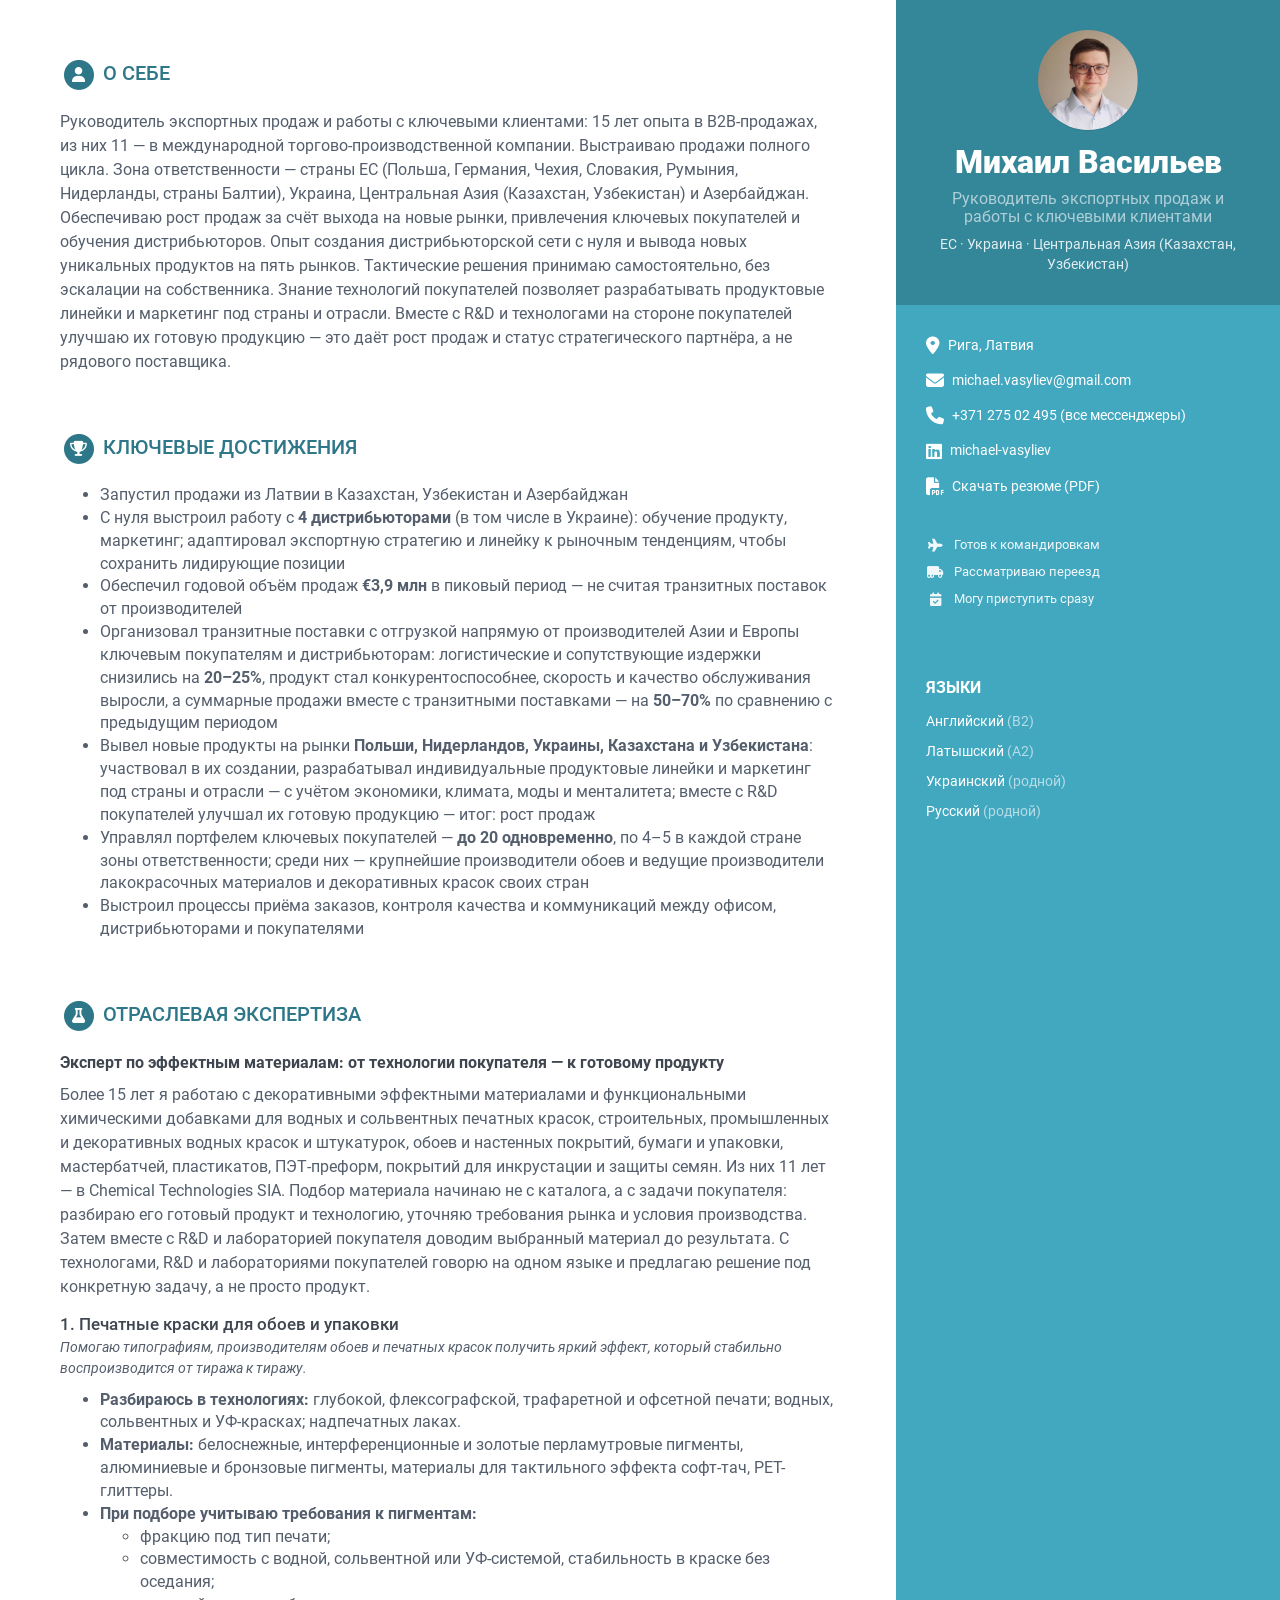
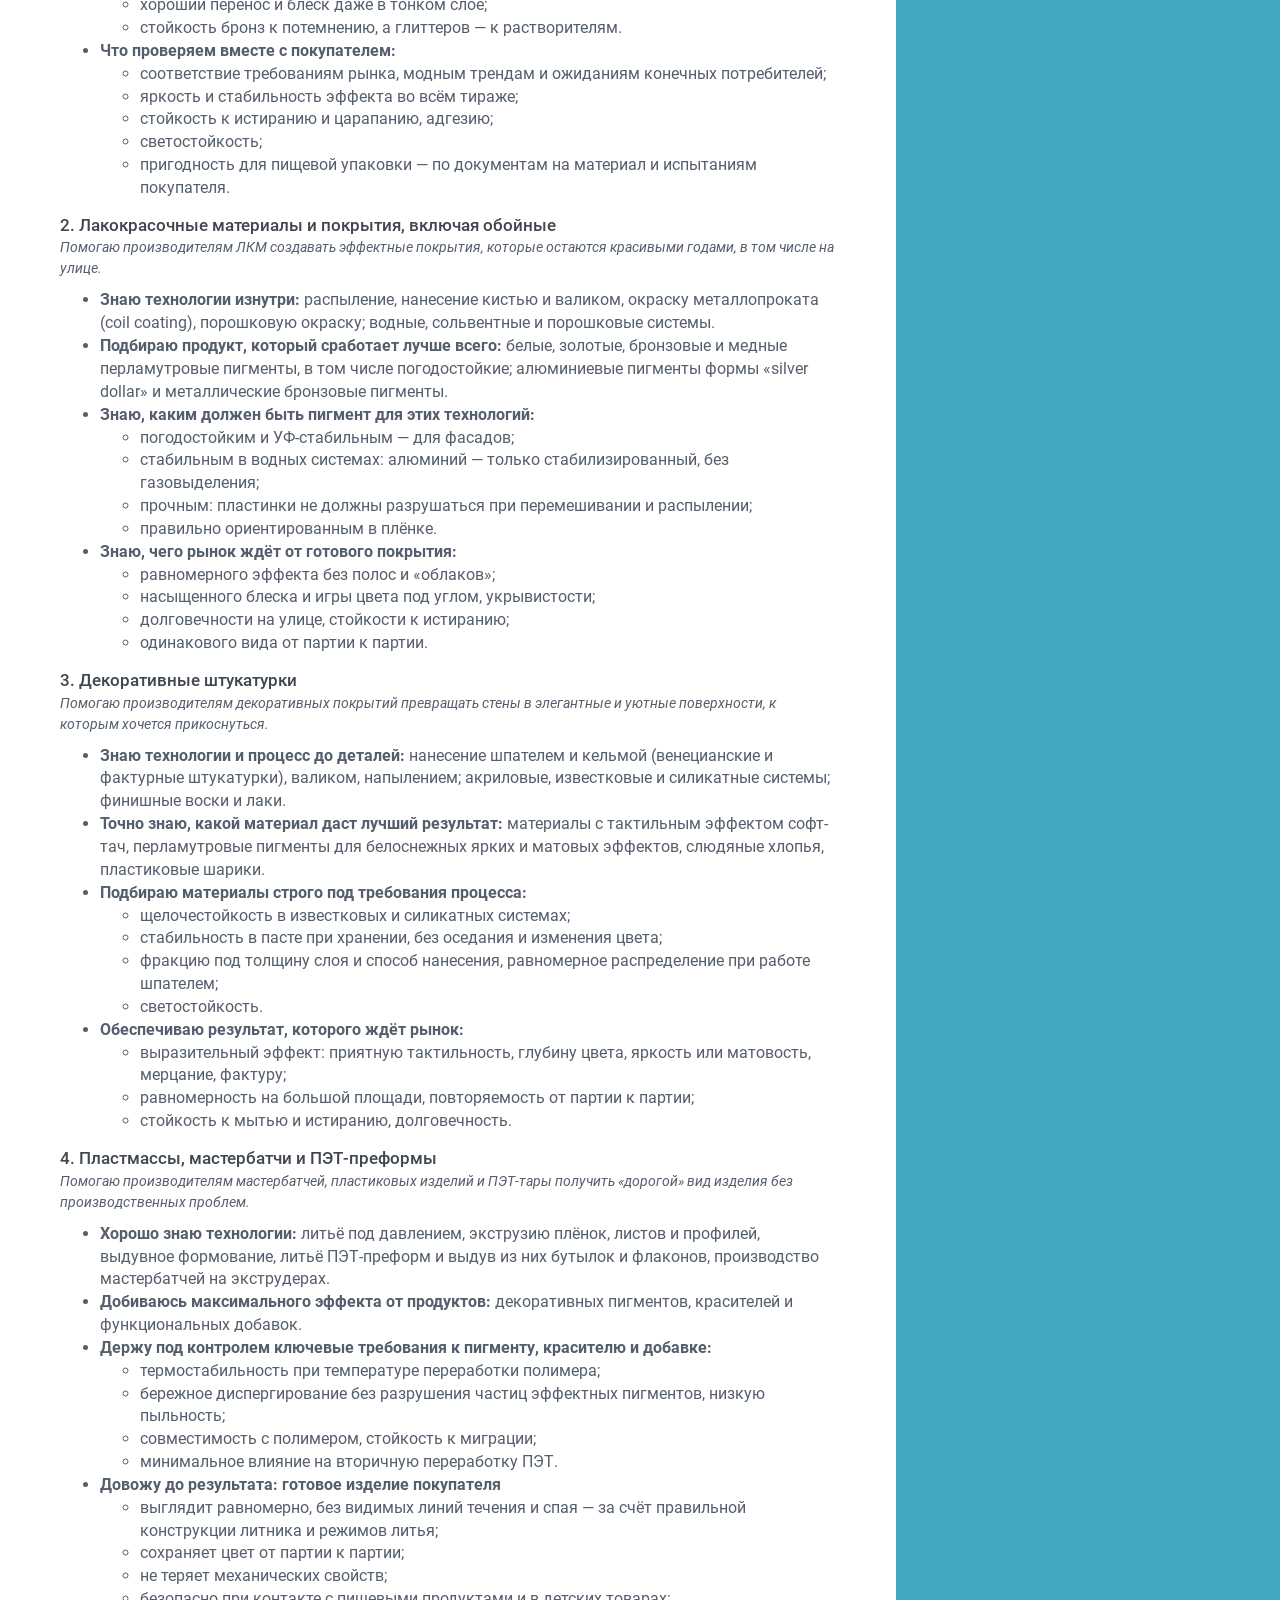
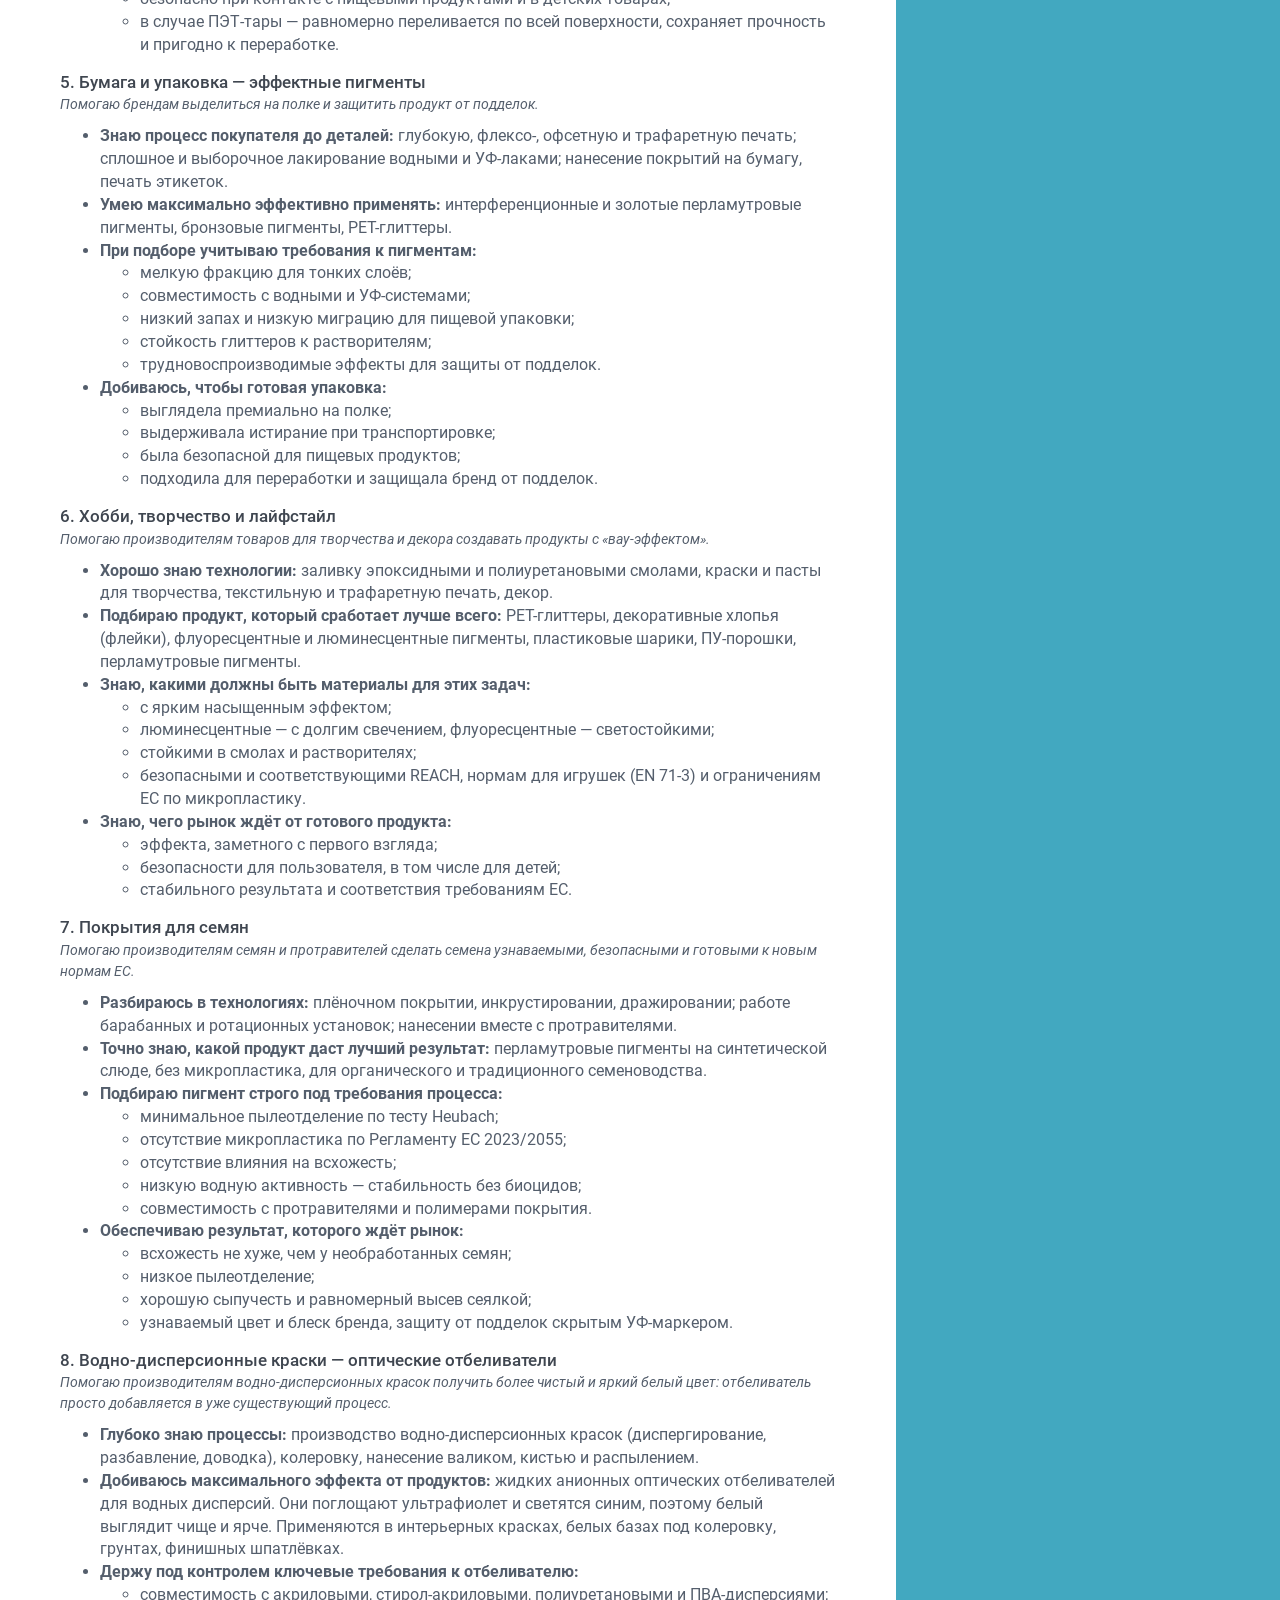
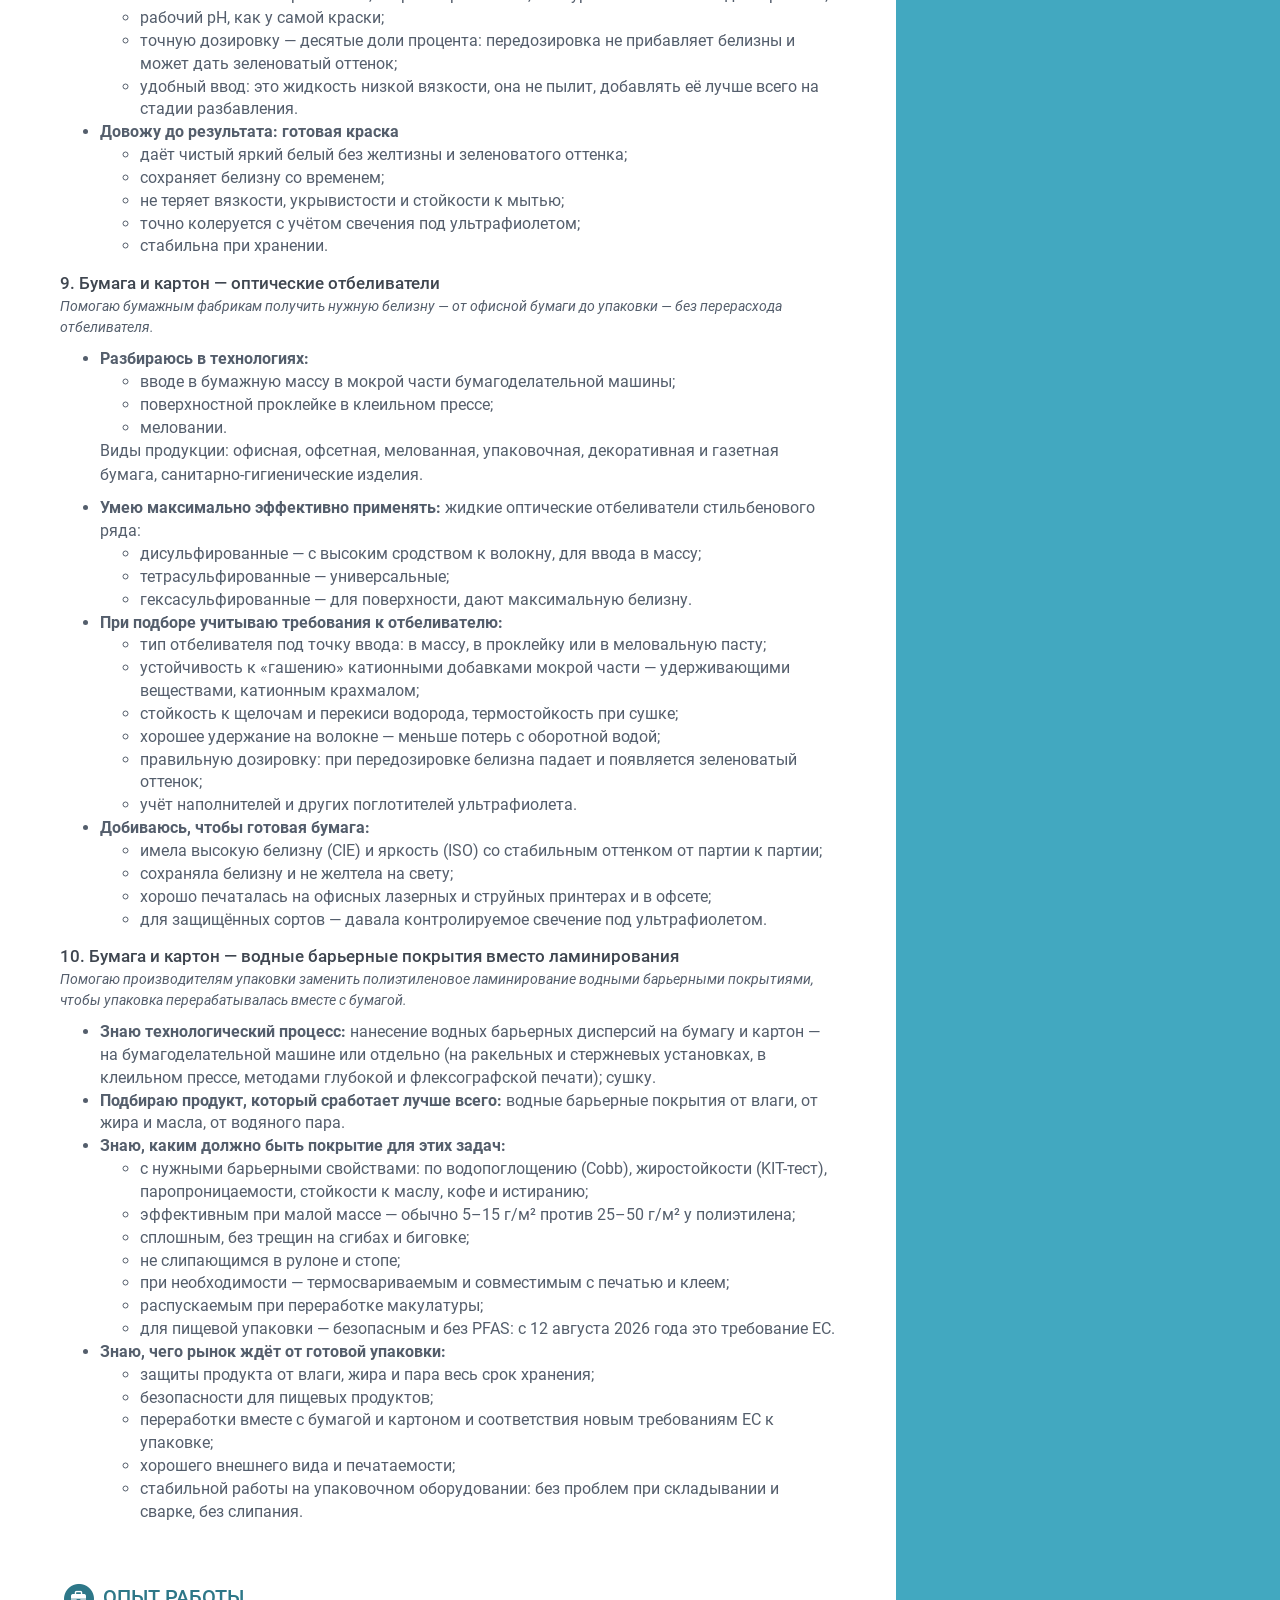
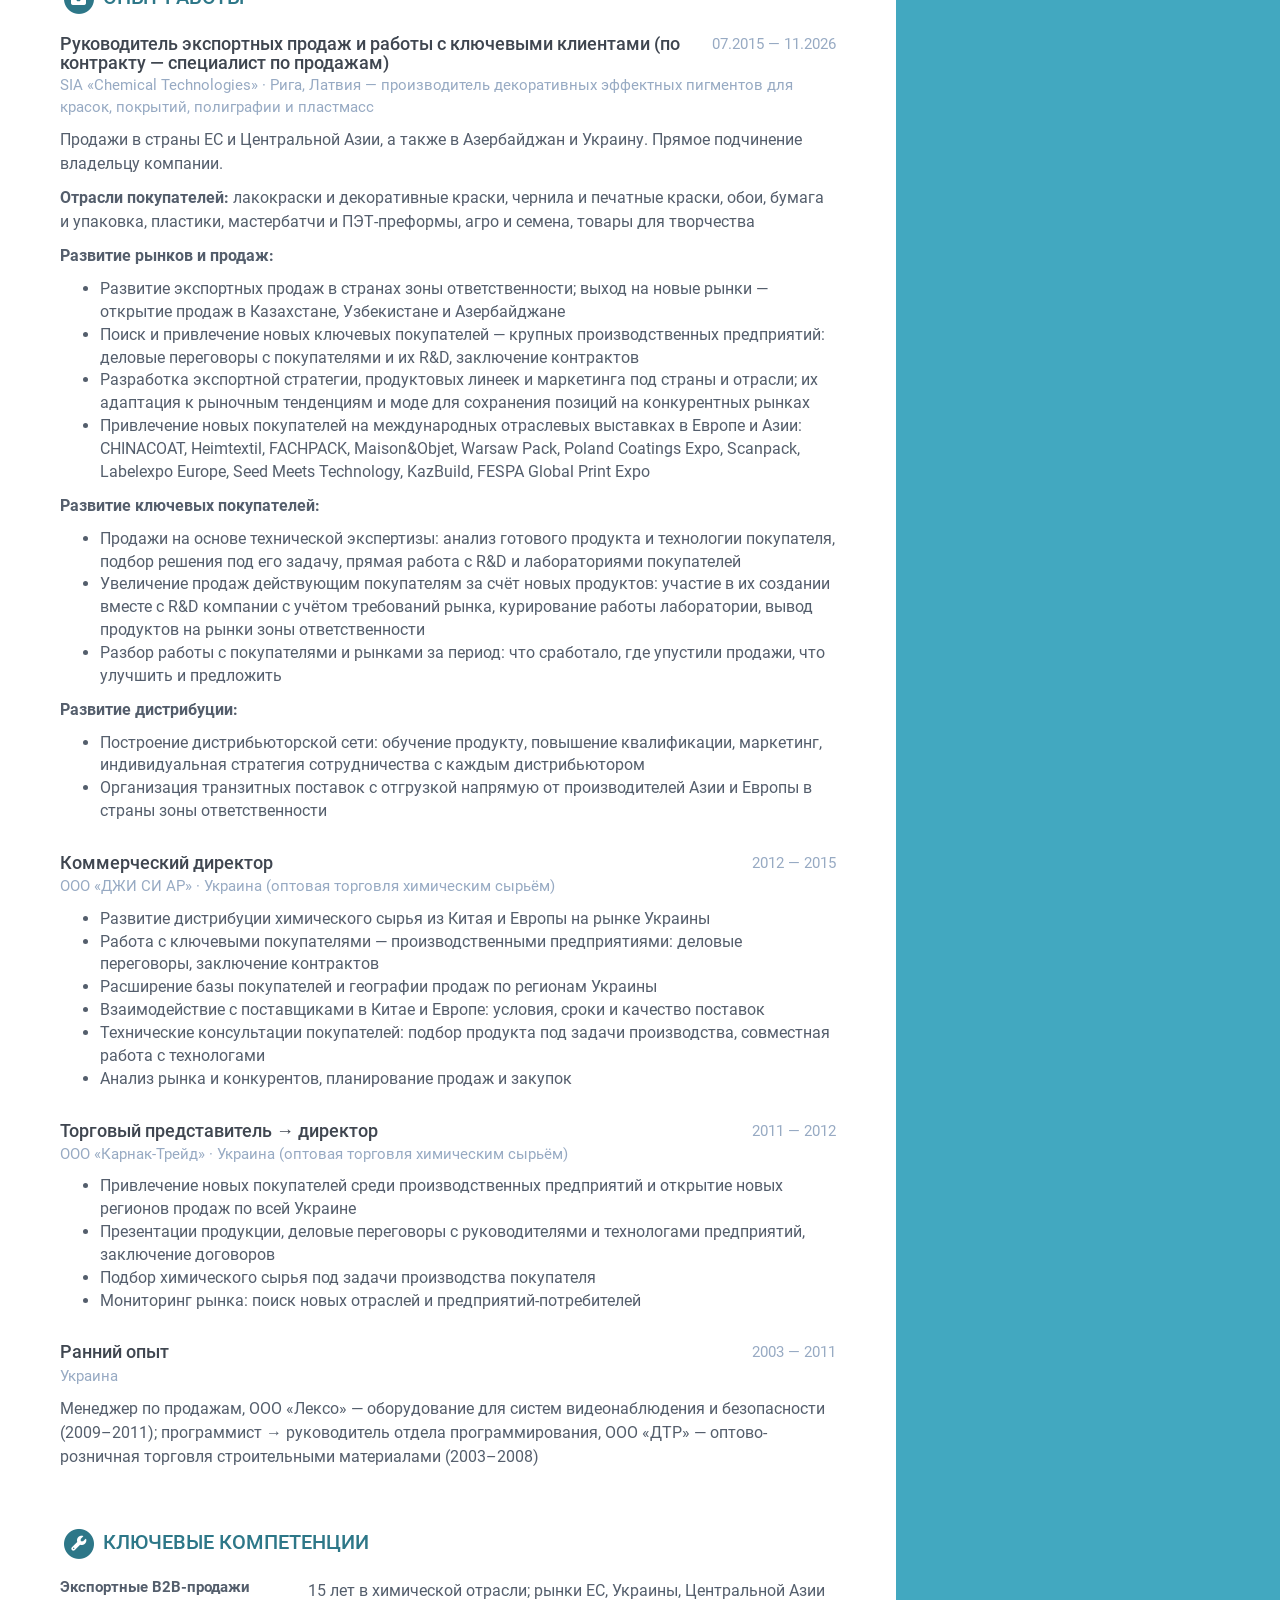
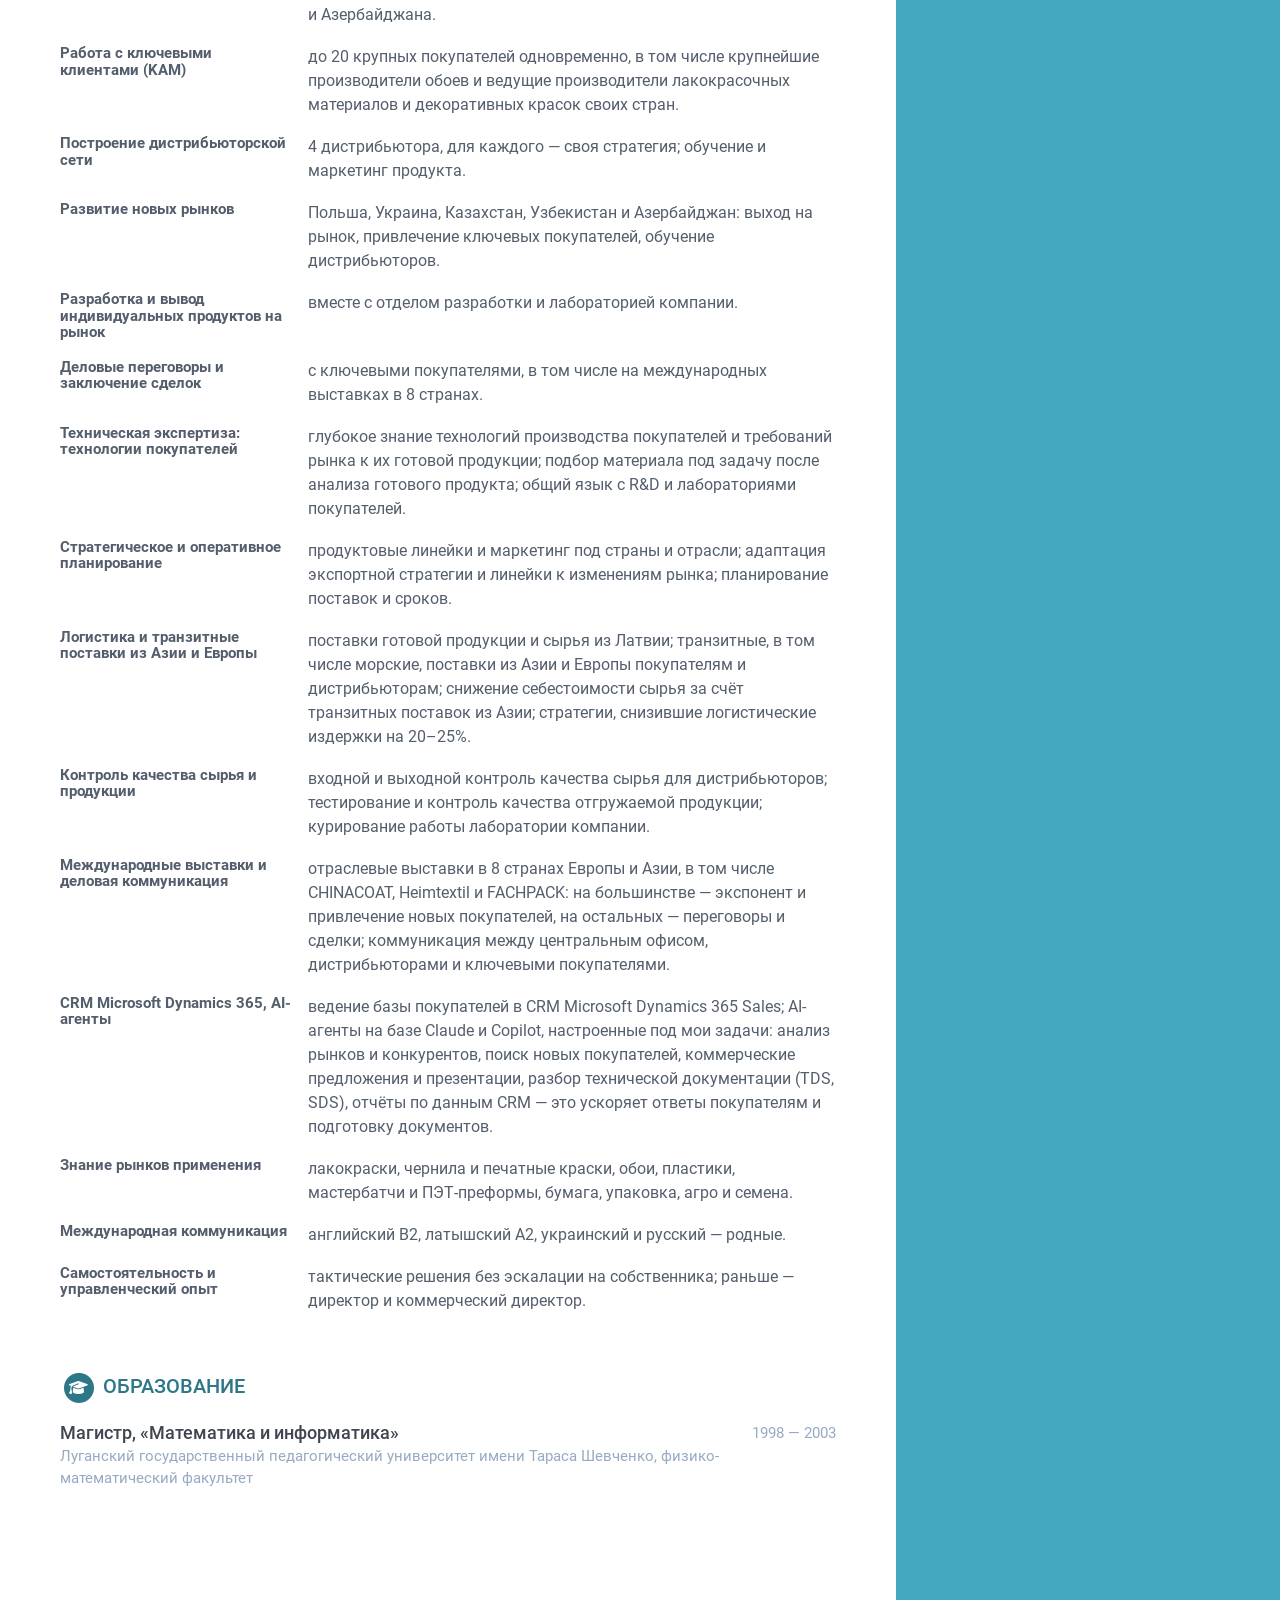
==== print.html @ f5141c80 "Сайт и резюме: «транзитные поставки» в компетенциях, Азербайджан в компетенциях, «с каждым дистрибью" ====
<!DOCTYPE html>
<!--[if IE 8]> <html lang="ru" class="ie8"> <![endif]-->
<!--[if IE 9]> <html lang="ru" class="ie9"> <![endif]-->
<!--[if !IE]><!-->
<html lang="ru">
  <!--<![endif]-->
  <head>
  <title>Михаил Васильев — руководитель экспортных продаж и работы с ключевыми клиентами</title>

  <!-- Meta -->
  <meta charset="utf-8">
  
  <meta http-equiv="X-UA-Compatible" content="IE=edge">
  <meta name="viewport" content="width=device-width, initial-scale=1.0">
  <meta name="description" content="Руководитель экспортных продаж и работы с ключевыми клиентами: 15 лет опыта в B2B-продажах, из них 11 — в международной торгово-производственной компании.">
  <link rel="canonical" href="https://michaelvasyliev.github.io/">
  <meta property="og:type" content="profile">
  <meta property="og:site_name" content="Михаил Васильев">
  <meta property="og:title" content="Михаил Васильев — руководитель экспортных продаж и работы с ключевыми клиентами">
  <meta property="og:description" content="Руководитель экспортных продаж и работы с ключевыми клиентами: 15 лет опыта в B2B-продажах, из них 11 — в международной торгово-производственной компании.">
  <meta property="og:url" content="https://michaelvasyliev.github.io/">
  <meta property="og:image" content="https://michaelvasyliev.github.io/assets/images/card.jpg">
  <meta property="og:image:secure_url" content="https://michaelvasyliev.github.io/assets/images/card.jpg">
  <meta property="og:image:type" content="image/jpeg">
  <meta property="og:image:width" content="1200">
  <meta property="og:image:height" content="630">
  <meta property="og:image:alt" content="Михаил Васильев">
  <meta property="og:locale" content="ru_RU">
  <meta name="twitter:card" content="summary_large_image">

  <!-- Favicon -->
  <link rel="shortcut icon" href="favicon.ico">

  <!-- Global CSS -->
  <link rel="stylesheet" href="/assets/plugins/bootstrap/css/bootstrap.css">

  <!-- Plugins CSS -->
  <link rel="stylesheet" href="/assets/plugins/font-awesome/css/all.css">


  <!-- Theme CSS -->
  <link id="theme-style" rel="stylesheet" href="/assets/css/main.css">
  <!-- HTML5 shim and Respond.js for IE8 support of HTML5 elements and media queries -->
  <!--[if lt IE 9]>
      <script src="https://oss.maxcdn.com/html5shiv/3.7.2/html5shiv.min.js"></script>
      <script src="https://oss.maxcdn.com/respond/1.4.2/respond.min.js"></script>
    <![endif]-->
</head>
  <style>
    body {
      padding: 0 !important;
    }
    .wrapper {
      max-width: unset !important;
    }
  </style>
  <body>
    <div class="wrapper">
      
<div class="sidebar-wrapper">
<div class="sidebar-sticky">

  <div class="profile-container">

    
    <img class="avatar" src="/assets/images/profile.jpg" alt="profile picture" />
    

    
    <h1 class="name">Михаил Васильев</h1>
    

    
    <h3 class="tagline">Руководитель экспортных продаж и работы с ключевыми клиентами</h3>
    <p class="tagline-region">ЕС · Украина · Центральная Азия (Казахстан, Узбекистан)</p>
    

  </div><!--//profile-container-->

  <div class="contact-container container-block">
  <ul class="list-unstyled contact-list">

    
    <li class="location"><i class="fas fa-map-marker-alt"></i> Рига, Латвия</li>
    

    
    <li class="email"><i class="fas fa-envelope"></i>
      <a href="mailto:michael.vasyliev@gmail.com">michael.vasyliev@gmail.com</a>
    </li>
    

    
    <li class="phone"><i class="fas fa-phone"></i>
      <a href="tel:+37127502495">+371 275 02 495</a> <span class="lang-desc">(все мессенджеры)</span>
    </li>
    

    

    

    

    

    
    <li class="linkedin"><i class="fab fa-linkedin"></i>
      <a href="https://linkedin.com/in/michael-vasyliev" target="_blank">michael-vasyliev</a>
    </li>
    

    

    

    

    

    
    
    
    
    

    

    

    

    

    

    
    <li class="pdf"><i class="fas fa-file-pdf"></i>
      <a href="/Michael_Vasyliev_CV_RU.pdf" download>Скачать резюме (PDF)</a>
    </li>
    

  </ul>
</div><!--//contact-container-->

  
<div class="conditions-container container-block">
  <ul class="list-unstyled conditions-list">
    <li><i class="fas fa-plane"></i><span>Готов к командировкам</span></li>
    <li><i class="fas fa-truck-moving"></i><span>Рассматриваю переезд</span></li>
    <li><i class="fas fa-calendar-check"></i><span>Могу приступить сразу</span></li>
    
  </ul>
</div>


  

  

<div class="languages-container container-block">

  <h2 class="container-block-title">
    Языки
  </h2>

  <ul class="list-unstyled interests-list">
    
    <li>
      Английский
      <span class="lang-desc">(B2)</span>
    </li>
    
    <li>
      Латышский
      <span class="lang-desc">(A2)</span>
    </li>
    
    <li>
      Украинский
      <span class="lang-desc">(родной)</span>
    </li>
    
    <li>
      Русский
      <span class="lang-desc">(родной)</span>
    </li>
    
  </ul>

</div><!--//interests-->


  



  

</div></div><!--//sidebar-wrapper-->


      <div class="main-wrapper">

<section class="section summary-section">

  <h2 class="section-title">
    <span class="fa-stack fa-xs">
      <i class="fas fa-circle fa-stack-2x"></i>
      <i class="fas fa-user fa-stack-1x fa-inverse"></i>
    </span>
    О себе
  </h2>

  <div class="summary">
    <p>Руководитель экспортных продаж и работы с ключевыми клиентами: 15 лет опыта в B2B-продажах, из них 11 — в международной торгово-производственной компании. Выстраиваю продажи полного цикла. Зона ответственности — страны ЕС (Польша, Германия, Чехия, Словакия, Румыния, Нидерланды, страны Балтии), Украина, Центральная Азия (Казахстан, Узбекистан) и Азербайджан. Обеспечиваю рост продаж за счёт выхода на новые рынки, привлечения ключевых покупателей и обучения дистрибьюторов. Опыт создания дистрибьюторской сети с нуля и вывода новых уникальных продуктов на пять рынков. Тактические решения принимаю самостоятельно, без эскалации на собственника. Знание технологий покупателей позволяет разрабатывать продуктовые линейки и маркетинг под страны и отрасли. Вместе с R&amp;D и технологами на стороне покупателей улучшаю их готовую продукцию — это даёт рост продаж и статус стратегического партнёра, а не рядового поставщика.</p>

  </div><!--//summary-->
    
</section><!--//section-->





<section class="section summary-section achievements-section">
  <h2 class="section-title">
    <span class="fa-stack fa-xs"><i class="fas fa-circle fa-stack-2x"></i><i class="fas fa-trophy fa-stack-1x fa-inverse"></i></span>
    Ключевые достижения
  </h2>
  <div class="summary"><ul>
  <li>Запустил продажи из Латвии в Казахстан, Узбекистан и Азербайджан</li>
  <li>С нуля выстроил работу с <strong>4 дистрибьюторами</strong> (в том числе в Украине): обучение продукту, маркетинг; адаптировал экспортную стратегию и линейку к рыночным тенденциям, чтобы сохранить лидирующие позиции</li>
  <li>Обеспечил годовой объём продаж <strong>€3,9 млн</strong> в пиковый период — не считая транзитных поставок от производителей</li>
  <li>Организовал транзитные поставки с отгрузкой напрямую от производителей Азии и Европы ключевым покупателям и дистрибьюторам: логистические и сопутствующие издержки снизились на <strong>20–25%</strong>, продукт стал конкурентоспособнее, скорость и качество обслуживания выросли, а суммарные продажи вместе с транзитными поставками — на <strong>50–70%</strong> по сравнению с предыдущим периодом</li>
  <li>Вывел новые продукты на рынки <strong>Польши, Нидерландов, Украины, Казахстана и Узбекистана</strong>: участвовал в их создании, разрабатывал индивидуальные продуктовые линейки и маркетинг под страны и отрасли — с учётом экономики, климата, моды и менталитета; вместе с R&amp;D покупателей улучшал их готовую продукцию — итог: рост продаж</li>
  <li>Управлял портфелем ключевых покупателей — <strong>до 20 одновременно</strong>, по 4–5 в каждой стране зоны ответственности; среди них — крупнейшие производители обоев и ведущие производители лакокрасочных материалов и декоративных красок своих стран</li>
  <li>Выстроил процессы приёма заказов, контроля качества и коммуникаций между офисом, дистрибьюторами и покупателями</li>
</ul>
</div>
</section>





<section class="section expertise-section">
  <h2 class="section-title">
    <span class="fa-stack fa-xs"><i class="fas fa-circle fa-stack-2x"></i><i class="fas fa-flask fa-stack-1x fa-inverse"></i></span>
    Отраслевая экспертиза
  </h2>
  <div class="summary">
    <p class="expertise-lead"><strong>Эксперт по эффектным материалам: от технологии покупателя — к готовому продукту</strong></p>
    <p>Более 15 лет я работаю с декоративными эффектными материалами и функциональными химическими добавками для водных и сольвентных печатных красок, строительных, промышленных и декоративных водных красок и штукатурок, обоев и настенных покрытий, бумаги и упаковки, мастербатчей, пластикатов, ПЭТ-преформ, покрытий для инкрустации и защиты семян. Из них 11 лет — в Chemical Technologies SIA. Подбор материала начинаю не с каталога, а с задачи покупателя: разбираю его готовый продукт и технологию, уточняю требования рынка и условия производства. Затем вместе с R&amp;D и лабораторией покупателя доводим выбранный материал до результата. С технологами, R&amp;D и лабораториями покупателей говорю на одном языке и предлагаю решение под конкретную задачу, а не просто продукт.</p>

  </div>
  
    
    <div class="item expertise-block">
      <h3 class="expertise-title">1. Печатные краски для обоев и упаковки</h3>
      <p class="expertise-subtitle">Помогаю типографиям, производителям обоев и печатных красок получить яркий эффект, который стабильно воспроизводится от тиража к тиражу.</p>
      <div class="details"><ul>
  <li><strong>Разбираюсь в технологиях:</strong> глубокой, флексографской, трафаретной и офсетной печати; водных, сольвентных
и УФ-красках; надпечатных лаках.</li>
  <li><strong>Материалы:</strong> белоснежные, интерференционные и золотые перламутровые пигменты,
алюминиевые и бронзовые пигменты, материалы для тактильного эффекта софт-тач, PET-глиттеры.</li>
  <li><strong>При подборе учитываю требования к пигментам:</strong>
    <ul>
      <li>фракцию под тип печати;</li>
      <li>совместимость с водной, сольвентной или УФ-системой, стабильность в краске без оседания;</li>
      <li>хороший перенос и блеск даже в тонком слое;</li>
      <li>стойкость бронз к потемнению, а глиттеров — к растворителям.</li>
    </ul>
  </li>
  <li><strong>Что проверяем вместе с покупателем:</strong>
    <ul>
      <li>соответствие требованиям рынка, модным трендам и ожиданиям конечных потребителей;</li>
      <li>яркость и стабильность эффекта во всём тираже;</li>
      <li>стойкость к истиранию и царапанию, адгезию;</li>
      <li>светостойкость;</li>
      <li>пригодность для пищевой упаковки — по документам на материал и испытаниям покупателя.</li>
    </ul>
  </li>
</ul>
</div>
    </div>
    
    <div class="item expertise-block">
      <h3 class="expertise-title">2. Лакокрасочные материалы и покрытия, включая обойные</h3>
      <p class="expertise-subtitle">Помогаю производителям ЛКМ создавать эффектные покрытия, которые остаются красивыми годами, в том числе на улице.</p>
      <div class="details"><ul>
  <li><strong>Знаю технологии изнутри:</strong> распыление, нанесение кистью и валиком, окраску металлопроката (coil coating),
порошковую окраску; водные, сольвентные и порошковые системы.</li>
  <li><strong>Подбираю продукт, который сработает лучше всего:</strong> белые, золотые, бронзовые и медные перламутровые
пигменты, в том числе погодостойкие; алюминиевые пигменты формы «silver dollar» и металлические бронзовые
пигменты.</li>
  <li><strong>Знаю, каким должен быть пигмент для этих технологий:</strong>
    <ul>
      <li>погодостойким и УФ-стабильным — для фасадов;</li>
      <li>стабильным в водных системах: алюминий — только стабилизированный, без газовыделения;</li>
      <li>прочным: пластинки не должны разрушаться при перемешивании и распылении;</li>
      <li>правильно ориентированным в плёнке.</li>
    </ul>
  </li>
  <li><strong>Знаю, чего рынок ждёт от готового покрытия:</strong>
    <ul>
      <li>равномерного эффекта без полос и «облаков»;</li>
      <li>насыщенного блеска и игры цвета под углом, укрывистости;</li>
      <li>долговечности на улице, стойкости к истиранию;</li>
      <li>одинакового вида от партии к партии.</li>
    </ul>
  </li>
</ul>
</div>
    </div>
    
    <div class="item expertise-block">
      <h3 class="expertise-title">3. Декоративные штукатурки</h3>
      <p class="expertise-subtitle">Помогаю производителям декоративных покрытий превращать стены в элегантные и уютные поверхности, к которым хочется прикоснуться.</p>
      <div class="details"><ul>
  <li><strong>Знаю технологии и процесс до деталей:</strong> нанесение шпателем и кельмой (венецианские и фактурные штукатурки),
валиком, напылением; акриловые, известковые и силикатные системы; финишные воски и лаки.</li>
  <li><strong>Точно знаю, какой материал даст лучший результат:</strong> материалы с тактильным эффектом софт-тач,
перламутровые пигменты для белоснежных ярких и матовых эффектов, слюдяные хлопья, пластиковые шарики.</li>
  <li><strong>Подбираю материалы строго под требования процесса:</strong>
    <ul>
      <li>щелочестойкость в известковых и силикатных системах;</li>
      <li>стабильность в пасте при хранении, без оседания и изменения цвета;</li>
      <li>фракцию под толщину слоя и способ нанесения, равномерное распределение при работе шпателем;</li>
      <li>светостойкость.</li>
    </ul>
  </li>
  <li><strong>Обеспечиваю результат, которого ждёт рынок:</strong>
    <ul>
      <li>выразительный эффект: приятную тактильность, глубину цвета, яркость или матовость, мерцание, фактуру;</li>
      <li>равномерность на большой площади, повторяемость от партии к партии;</li>
      <li>стойкость к мытью и истиранию, долговечность.</li>
    </ul>
  </li>
</ul>
</div>
    </div>
    
    <div class="item expertise-block">
      <h3 class="expertise-title">4. Пластмассы, мастербатчи и ПЭТ-преформы</h3>
      <p class="expertise-subtitle">Помогаю производителям мастербатчей, пластиковых изделий и ПЭТ-тары получить «дорогой» вид изделия без производственных проблем.</p>
      <div class="details"><ul>
  <li><strong>Хорошо знаю технологии:</strong> литьё под давлением, экструзию плёнок, листов и профилей, выдувное формование,
литьё ПЭТ-преформ и выдув из них бутылок и флаконов, производство мастербатчей на экструдерах.</li>
  <li><strong>Добиваюсь максимального эффекта от продуктов:</strong> декоративных пигментов, красителей и функциональных добавок.</li>
  <li><strong>Держу под контролем ключевые требования к пигменту, красителю и добавке:</strong>
    <ul>
      <li>термостабильность при температуре переработки полимера;</li>
      <li>бережное диспергирование без разрушения частиц эффектных пигментов, низкую пыльность;</li>
      <li>совместимость с полимером, стойкость к миграции;</li>
      <li>минимальное влияние на вторичную переработку ПЭТ.</li>
    </ul>
  </li>
  <li><strong>Довожу до результата: готовое изделие покупателя</strong>
    <ul>
      <li>выглядит равномерно, без видимых линий течения и спая — за счёт правильной конструкции литника
и режимов литья;</li>
      <li>сохраняет цвет от партии к партии;</li>
      <li>не теряет механических свойств;</li>
      <li>безопасно при контакте с пищевыми продуктами и в детских товарах;</li>
      <li>в случае ПЭТ-тары — равномерно переливается по всей поверхности, сохраняет прочность и пригодно
к переработке.</li>
    </ul>
  </li>
</ul>
</div>
    </div>
    
    <div class="item expertise-block">
      <h3 class="expertise-title">5. Бумага и упаковка — эффектные пигменты</h3>
      <p class="expertise-subtitle">Помогаю брендам выделиться на полке и защитить продукт от подделок.</p>
      <div class="details"><ul>
  <li><strong>Знаю процесс покупателя до деталей:</strong> глубокую, флексо-, офсетную и трафаретную печать; сплошное
и выборочное лакирование водными и УФ-лаками; нанесение покрытий на бумагу, печать этикеток.</li>
  <li><strong>Умею максимально эффективно применять:</strong> интерференционные и золотые перламутровые пигменты,
бронзовые пигменты, PET-глиттеры.</li>
  <li><strong>При подборе учитываю требования к пигментам:</strong>
    <ul>
      <li>мелкую фракцию для тонких слоёв;</li>
      <li>совместимость с водными и УФ-системами;</li>
      <li>низкий запах и низкую миграцию для пищевой упаковки;</li>
      <li>стойкость глиттеров к растворителям;</li>
      <li>трудновоспроизводимые эффекты для защиты от подделок.</li>
    </ul>
  </li>
  <li><strong>Добиваюсь, чтобы готовая упаковка:</strong>
    <ul>
      <li>выглядела премиально на полке;</li>
      <li>выдерживала истирание при транспортировке;</li>
      <li>была безопасной для пищевых продуктов;</li>
      <li>подходила для переработки и защищала бренд от подделок.</li>
    </ul>
  </li>
</ul>
</div>
    </div>
    
    <div class="item expertise-block">
      <h3 class="expertise-title">6. Хобби, творчество и лайфстайл</h3>
      <p class="expertise-subtitle">Помогаю производителям товаров для творчества и декора создавать продукты с «вау-эффектом».</p>
      <div class="details"><ul>
  <li><strong>Хорошо знаю технологии:</strong> заливку эпоксидными и полиуретановыми смолами, краски и пасты для творчества,
текстильную и трафаретную печать, декор.</li>
  <li><strong>Подбираю продукт, который сработает лучше всего:</strong> PET-глиттеры, декоративные хлопья (флейки),
флуоресцентные и люминесцентные пигменты, пластиковые шарики, ПУ-порошки, перламутровые пигменты.</li>
  <li><strong>Знаю, какими должны быть материалы для этих задач:</strong>
    <ul>
      <li>с ярким насыщенным эффектом;</li>
      <li>люминесцентные — с долгим свечением, флуоресцентные — светостойкими;</li>
      <li>стойкими в смолах и растворителях;</li>
      <li>безопасными и соответствующими REACH, нормам для игрушек (EN 71-3) и ограничениям ЕС по микропластику.</li>
    </ul>
  </li>
  <li><strong>Знаю, чего рынок ждёт от готового продукта:</strong>
    <ul>
      <li>эффекта, заметного с первого взгляда;</li>
      <li>безопасности для пользователя, в том числе для детей;</li>
      <li>стабильного результата и соответствия требованиям ЕС.</li>
    </ul>
  </li>
</ul>
</div>
    </div>
    
    <div class="item expertise-block">
      <h3 class="expertise-title">7. Покрытия для семян</h3>
      <p class="expertise-subtitle">Помогаю производителям семян и протравителей сделать семена узнаваемыми, безопасными и готовыми к новым нормам ЕС.</p>
      <div class="details"><ul>
  <li><strong>Разбираюсь в технологиях:</strong> плёночном покрытии, инкрустировании, дражировании; работе барабанных
и ротационных установок; нанесении вместе с протравителями.</li>
  <li><strong>Точно знаю, какой продукт даст лучший результат:</strong> перламутровые пигменты на синтетической
слюде, без микропластика, для органического и традиционного семеноводства.</li>
  <li><strong>Подбираю пигмент строго под требования процесса:</strong>
    <ul>
      <li>минимальное пылеотделение по тесту Heubach;</li>
      <li>отсутствие микропластика по Регламенту ЕС 2023/2055;</li>
      <li>отсутствие влияния на всхожесть;</li>
      <li>низкую водную активность — стабильность без биоцидов;</li>
      <li>совместимость с протравителями и полимерами покрытия.</li>
    </ul>
  </li>
  <li><strong>Обеспечиваю результат, которого ждёт рынок:</strong>
    <ul>
      <li>всхожесть не хуже, чем у необработанных семян;</li>
      <li>низкое пылеотделение;</li>
      <li>хорошую сыпучесть и равномерный высев сеялкой;</li>
      <li>узнаваемый цвет и блеск бренда, защиту от подделок скрытым УФ-маркером.</li>
    </ul>
  </li>
</ul>
</div>
    </div>
    
    <div class="item expertise-block">
      <h3 class="expertise-title">8. Водно-дисперсионные краски — оптические отбеливатели</h3>
      <p class="expertise-subtitle">Помогаю производителям водно-дисперсионных красок получить более чистый и яркий белый цвет: отбеливатель просто добавляется в уже существующий процесс.</p>
      <div class="details"><ul>
  <li><strong>Глубоко знаю процессы:</strong> производство водно-дисперсионных красок (диспергирование, разбавление,
доводка), колеровку, нанесение валиком, кистью и распылением.</li>
  <li><strong>Добиваюсь максимального эффекта от продуктов:</strong> жидких анионных оптических отбеливателей для водных
дисперсий. Они поглощают ультрафиолет и светятся синим, поэтому белый выглядит чище и ярче. Применяются
в интерьерных красках, белых базах под колеровку, грунтах, финишных шпатлёвках.</li>
  <li><strong>Держу под контролем ключевые требования к отбеливателю:</strong>
    <ul>
      <li>совместимость с акриловыми, стирол-акриловыми, полиуретановыми и ПВА-дисперсиями;</li>
      <li>рабочий pH, как у самой краски;</li>
      <li>точную дозировку — десятые доли процента: передозировка не прибавляет белизны и может дать зеленоватый
оттенок;</li>
      <li>удобный ввод: это жидкость низкой вязкости, она не пылит, добавлять её лучше всего на стадии разбавления.</li>
    </ul>
  </li>
  <li><strong>Довожу до результата: готовая краска</strong>
    <ul>
      <li>даёт чистый яркий белый без желтизны и зеленоватого оттенка;</li>
      <li>сохраняет белизну со временем;</li>
      <li>не теряет вязкости, укрывистости и стойкости к мытью;</li>
      <li>точно колеруется с учётом свечения под ультрафиолетом;</li>
      <li>стабильна при хранении.</li>
    </ul>
  </li>
</ul>
</div>
    </div>
    
    <div class="item expertise-block">
      <h3 class="expertise-title">9. Бумага и картон — оптические отбеливатели</h3>
      <p class="expertise-subtitle">Помогаю бумажным фабрикам получить нужную белизну — от офисной бумаги до упаковки — без перерасхода отбеливателя.</p>
      <div class="details"><ul>
  <li><strong>Разбираюсь в технологиях:</strong>
    <ul>
      <li>вводе в бумажную массу в мокрой части бумагоделательной машины;</li>
      <li>поверхностной проклейке в клеильном прессе;</li>
      <li>меловании.</li>
    </ul>

    <p>Виды продукции: офисная, офсетная, мелованная, упаковочная, декоративная и газетная бумага,
санитарно-гигиенические изделия.</p>
  </li>
  <li><strong>Умею максимально эффективно применять:</strong> жидкие оптические отбеливатели стильбенового ряда:
    <ul>
      <li>дисульфированные — с высоким сродством к волокну, для ввода в массу;</li>
      <li>тетрасульфированные — универсальные;</li>
      <li>гексасульфированные — для поверхности, дают максимальную белизну.</li>
    </ul>
  </li>
  <li><strong>При подборе учитываю требования к отбеливателю:</strong>
    <ul>
      <li>тип отбеливателя под точку ввода: в массу, в проклейку или в меловальную пасту;</li>
      <li>устойчивость к «гашению» катионными добавками мокрой части — удерживающими веществами, катионным
крахмалом;</li>
      <li>стойкость к щелочам и перекиси водорода, термостойкость при сушке;</li>
      <li>хорошее удержание на волокне — меньше потерь с оборотной водой;</li>
      <li>правильную дозировку: при передозировке белизна падает и появляется зеленоватый оттенок;</li>
      <li>учёт наполнителей и других поглотителей ультрафиолета.</li>
    </ul>
  </li>
  <li><strong>Добиваюсь, чтобы готовая бумага:</strong>
    <ul>
      <li>имела высокую белизну (CIE) и яркость (ISO) со стабильным оттенком от партии к партии;</li>
      <li>сохраняла белизну и не желтела на свету;</li>
      <li>хорошо печаталась на офисных лазерных и струйных принтерах и в офсете;</li>
      <li>для защищённых сортов — давала контролируемое свечение под ультрафиолетом.</li>
    </ul>
  </li>
</ul>
</div>
    </div>
    
    <div class="item expertise-block">
      <h3 class="expertise-title">10. Бумага и картон — водные барьерные покрытия вместо ламинирования</h3>
      <p class="expertise-subtitle">Помогаю производителям упаковки заменить полиэтиленовое ламинирование водными барьерными покрытиями, чтобы упаковка перерабатывалась вместе с бумагой.</p>
      <div class="details"><ul>
  <li><strong>Знаю технологический процесс:</strong> нанесение водных барьерных дисперсий на бумагу и картон —
на бумагоделательной машине или отдельно (на ракельных и стержневых установках, в клеильном прессе, методами
глубокой и флексографской печати); сушку.</li>
  <li><strong>Подбираю продукт, который сработает лучше всего:</strong> водные барьерные покрытия от влаги, от жира и масла,
от водяного пара.</li>
  <li><strong>Знаю, каким должно быть покрытие для этих задач:</strong>
    <ul>
      <li>с нужными барьерными свойствами: по водопоглощению (Cobb), жиростойкости (KIT-тест), паропроницаемости,
стойкости к маслу, кофе и истиранию;</li>
      <li>эффективным при малой массе — обычно 5–15 г/м² против 25–50 г/м² у полиэтилена;</li>
      <li>сплошным, без трещин на сгибах и биговке;</li>
      <li>не слипающимся в рулоне и стопе;</li>
      <li>при необходимости — термосвариваемым и совместимым с печатью и клеем;</li>
      <li>распускаемым при переработке макулатуры;</li>
      <li>для пищевой упаковки — безопасным и без PFAS: с 12 августа 2026 года это требование ЕС.</li>
    </ul>
  </li>
  <li><strong>Знаю, чего рынок ждёт от готовой упаковки:</strong>
    <ul>
      <li>защиты продукта от влаги, жира и пара весь срок хранения;</li>
      <li>безопасности для пищевых продуктов;</li>
      <li>переработки вместе с бумагой и картоном и соответствия новым требованиям ЕС к упаковке;</li>
      <li>хорошего внешнего вида и печатаемости;</li>
      <li>стабильной работы на упаковочном оборудовании: без проблем при складывании и сварке, без слипания.</li>
    </ul>
  </li>
</ul>
</div>
    </div>
    
  
</section>





<section class="section experiences-section">
  <h2 class="section-title">
    <span class="fa-stack fa-xs">
      <i class="fas fa-circle fa-stack-2x"></i>
      <i class="fas fa-briefcase fa-stack-1x fa-inverse"></i>
    </span>
    Опыт работы
  </h2>

  
  <div class="item">

    <div class="meta">

      <div class="upper-row">
        <h3 class="job-title">Руководитель экспортных продаж и работы с ключевыми клиентами (по контракту — специалист по продажам)</h3>
        <div class="time">07.2015 — 11.2026</div>
      </div><!--//upper-row-->

      <div class="company">SIA «Chemical Technologies» · Рига, Латвия — производитель декоративных эффектных пигментов для красок, покрытий, полиграфии и пластмасс</div>

    </div><!--//meta-->

    
    <div class="details">
      <p>Продажи в страны ЕС и Центральной Азии, а также в Азербайджан и Украину. Прямое подчинение владельцу компании.</p>

<p><strong>Отрасли покупателей:</strong> лакокраски и декоративные краски, чернила и печатные краски, обои, бумага и упаковка, пластики, мастербатчи и ПЭТ-преформы, агро и семена, товары для творчества</p>

<p><strong>Развитие рынков и продаж:</strong></p>

<ul>
  <li>Развитие экспортных продаж в странах зоны ответственности; выход на новые рынки — открытие продаж в Казахстане, Узбекистане и Азербайджане</li>
  <li>Поиск и привлечение новых ключевых покупателей — крупных производственных предприятий: деловые переговоры с покупателями и их R&amp;D, заключение контрактов</li>
  <li>Разработка экспортной стратегии, продуктовых линеек и маркетинга под страны и отрасли; их адаптация к рыночным тенденциям и моде для сохранения позиций на конкурентных рынках</li>
  <li>Привлечение новых покупателей на международных отраслевых выставках в Европе и Азии: CHINACOAT, Heimtextil, FACHPACK, Maison&amp;Objet, Warsaw Pack, Poland Coatings Expo, Scanpack, Labelexpo Europe, Seed Meets Technology, KazBuild, FESPA Global Print Expo</li>
</ul>

<p><strong>Развитие ключевых покупателей:</strong></p>

<ul>
  <li>Продажи на основе технической экспертизы: анализ готового продукта и технологии покупателя, подбор решения под его задачу, прямая работа с R&amp;D и лабораториями покупателей</li>
  <li>Увеличение продаж действующим покупателям за счёт новых продуктов: участие в их создании вместе с R&amp;D компании с учётом требований рынка, курирование работы лаборатории, вывод продуктов на рынки зоны ответственности</li>
  <li>Разбор работы с покупателями и рынками за период: что сработало, где упустили продажи, что улучшить и предложить</li>
</ul>

<p><strong>Развитие дистрибуции:</strong></p>

<ul>
  <li>Построение дистрибьюторской сети: обучение продукту, повышение квалификации, маркетинг, индивидуальная стратегия сотрудничества с каждым дистрибьютором</li>
  <li>Организация транзитных поставок с отгрузкой напрямую от производителей Азии и Европы в страны зоны ответственности</li>
</ul>

    </div><!--//details-->
    

  </div><!--//item-->
  
  <div class="item">

    <div class="meta">

      <div class="upper-row">
        <h3 class="job-title">Коммерческий директор</h3>
        <div class="time">2012 — 2015</div>
      </div><!--//upper-row-->

      <div class="company">ООО «ДЖИ СИ АР» · Украина (оптовая торговля химическим сырьём)</div>

    </div><!--//meta-->

    
    <div class="details">
      <ul>
  <li>Развитие дистрибуции химического сырья из Китая и Европы на рынке Украины</li>
  <li>Работа с ключевыми покупателями — производственными предприятиями: деловые переговоры, заключение контрактов</li>
  <li>Расширение базы покупателей и географии продаж по регионам Украины</li>
  <li>Взаимодействие с поставщиками в Китае и Европе: условия, сроки и качество поставок</li>
  <li>Технические консультации покупателей: подбор продукта под задачи производства, совместная работа с технологами</li>
  <li>Анализ рынка и конкурентов, планирование продаж и закупок</li>
</ul>

    </div><!--//details-->
    

  </div><!--//item-->
  
  <div class="item">

    <div class="meta">

      <div class="upper-row">
        <h3 class="job-title">Торговый представитель → директор</h3>
        <div class="time">2011 — 2012</div>
      </div><!--//upper-row-->

      <div class="company">ООО «Карнак-Трейд» · Украина (оптовая торговля химическим сырьём)</div>

    </div><!--//meta-->

    
    <div class="details">
      <ul>
  <li>Привлечение новых покупателей среди производственных предприятий и открытие новых регионов продаж по всей Украине</li>
  <li>Презентации продукции, деловые переговоры с руководителями и технологами предприятий, заключение договоров</li>
  <li>Подбор химического сырья под задачи производства покупателя</li>
  <li>Мониторинг рынка: поиск новых отраслей и предприятий-потребителей</li>
</ul>

    </div><!--//details-->
    

  </div><!--//item-->
  
  <div class="item">

    <div class="meta">

      <div class="upper-row">
        <h3 class="job-title">Ранний опыт</h3>
        <div class="time">2003 — 2011</div>
      </div><!--//upper-row-->

      <div class="company">Украина</div>

    </div><!--//meta-->

    
    <div class="details">
      <p>Менеджер по продажам, ООО «Лексо» — оборудование для систем видеонаблюдения и безопасности (2009–2011); программист → руководитель отдела программирования, ООО «ДТР» — оптово-розничная торговля строительными материалами (2003–2008)</p>

    </div><!--//details-->
    

  </div><!--//item-->
  

</section><!--//section-->




 
<section class="skills-section section">
  <h2 class="section-title">
    <span class="fa-stack fa-xs"><i class="fas fa-circle fa-stack-2x"></i><i class="fas fa-wrench fa-stack-1x fa-inverse"></i></span>
    Ключевые компетенции
  </h2>
  <div class="skillset">
    
    <div class="item">
      <h3 class="level-title">Экспортные B2B-продажи</h3>
      <div class="details"><p>15 лет в химической отрасли; рынки ЕС, Украины, Центральной Азии и Азербайджана.</p>
</div>
    </div>
    
    <div class="item">
      <h3 class="level-title">Работа с ключевыми клиентами (KAM)</h3>
      <div class="details"><p>до 20 крупных покупателей одновременно, в том числе крупнейшие производители обоев и ведущие производители лакокрасочных материалов и декоративных красок своих стран.</p>
</div>
    </div>
    
    <div class="item">
      <h3 class="level-title">Построение дистрибьюторской сети</h3>
      <div class="details"><p>4 дистрибьютора, для каждого — своя стратегия; обучение и маркетинг продукта.</p>
</div>
    </div>
    
    <div class="item">
      <h3 class="level-title">Развитие новых рынков</h3>
      <div class="details"><p>Польша, Украина, Казахстан, Узбекистан и Азербайджан: выход на рынок, привлечение ключевых покупателей, обучение дистрибьюторов.</p>
</div>
    </div>
    
    <div class="item">
      <h3 class="level-title">Разработка и вывод индивидуальных продуктов на рынок</h3>
      <div class="details"><p>вместе с отделом разработки и лабораторией компании.</p>
</div>
    </div>
    
    <div class="item">
      <h3 class="level-title">Деловые переговоры и заключение сделок</h3>
      <div class="details"><p>с ключевыми покупателями, в том числе на международных выставках в 8 странах.</p>
</div>
    </div>
    
    <div class="item">
      <h3 class="level-title">Техническая экспертиза: технологии покупателей</h3>
      <div class="details"><p>глубокое знание технологий производства покупателей и требований рынка к их готовой продукции; подбор материала под задачу после анализа готового продукта; общий язык с R&amp;D и лабораториями покупателей.</p>
</div>
    </div>
    
    <div class="item">
      <h3 class="level-title">Стратегическое и оперативное планирование</h3>
      <div class="details"><p>продуктовые линейки и маркетинг под страны и отрасли; адаптация экспортной стратегии и линейки к изменениям рынка; планирование поставок и сроков.</p>
</div>
    </div>
    
    <div class="item">
      <h3 class="level-title">Логистика и транзитные поставки из Азии и Европы</h3>
      <div class="details"><p>поставки готовой продукции и сырья из Латвии; транзитные, в том числе морские, поставки из Азии и Европы покупателям и дистрибьюторам; снижение себестоимости сырья за счёт транзитных поставок из Азии; стратегии, снизившие логистические издержки на 20–25%.</p>
</div>
    </div>
    
    <div class="item">
      <h3 class="level-title">Контроль качества сырья и продукции</h3>
      <div class="details"><p>входной и выходной контроль качества сырья для дистрибьюторов; тестирование и контроль качества отгружаемой продукции; курирование работы лаборатории компании.</p>
</div>
    </div>
    
    <div class="item">
      <h3 class="level-title">Международные выставки и деловая коммуникация</h3>
      <div class="details"><p>отраслевые выставки в 8 странах Европы и Азии, в том числе CHINACOAT, Heimtextil и FACHPACK: на большинстве — экспонент и привлечение новых покупателей, на остальных — переговоры и сделки; коммуникация между центральным офисом, дистрибьюторами и ключевыми покупателями.</p>
</div>
    </div>
    
    <div class="item">
      <h3 class="level-title">CRM Microsoft Dynamics 365, AI-агенты</h3>
      <div class="details"><p>ведение базы покупателей в CRM Microsoft Dynamics 365 Sales; AI-агенты на базе Claude и Copilot, настроенные под мои задачи: анализ рынков и конкурентов, поиск новых покупателей, коммерческие предложения и презентации, разбор технической документации (TDS, SDS), отчёты по данным CRM — это ускоряет ответы покупателям и подготовку документов. <!-- со слов пользователя, 2026-11-26 (отзывы, п. 12) --></p>
</div>
    </div>
    
    <div class="item">
      <h3 class="level-title">Знание рынков применения</h3>
      <div class="details"><p>лакокраски, чернила и печатные краски, обои, пластики, мастербатчи и ПЭТ-преформы, бумага, упаковка, агро и семена.</p>
</div>
    </div>
    
    <div class="item">
      <h3 class="level-title">Международная коммуникация</h3>
      <div class="details"><p>английский B2, латышский A2, украинский и русский — родные.</p>
</div>
    </div>
    
    <div class="item">
      <h3 class="level-title">Самостоятельность и управленческий опыт</h3>
      <div class="details"><p>тактические решения без эскалации на собственника; раньше — директор и коммерческий директор.</p>
</div>
    </div>
    
  </div>
</section>




  

  
  <section class="section educations-section">

    <h2 class="section-title">
      <span class="fa-stack fa-xs">
        <i class="fas fa-circle fa-stack-2x"></i>
        <i class="fas fa-graduation-cap fa-stack-1x fa-inverse"></i>
      </span>
      Образование
    </h2>

    
    <div class="item">

      <div class="meta">

        <div class="upper-row">
          <h3 class="degree">Магистр, «Математика и информатика»</h3>
          <div class="time">1998 — 2003</div>
        </div><!--//upper-row-->

        <div class="university">Луганский государственный педагогический университет имени Тараса Шевченко, физико-математический факультет</div>
      </div><!--//meta-->

      

    </div><!--//item-->
    

  </section><!--//section-->
  



</div>
    </div>
    <!-- Javascript -->


  </body>
</html>
---- assets/css/main.css ----
﻿body{font-family:"Roboto",sans-serif;color:#545e6c;background:#f5f5f5;font-size:14px;padding:30px;-webkit-font-smoothing:antialiased;-moz-osx-font-smoothing:grayscale}h1,h2,h3,h4,h5,h6{font-weight:700}a{color:hsl(191.4285714286,50%,35.5882352941%)}a:hover{text-decoration:underline;color:hsl(191.4285714286,50%,20.5882352941%)}a:focus{text-decoration:none}p{line-height:1.5}.wrapper{display:grid;grid-template-columns:repeat(10, 1fr);background:#42a8c0;max-width:1000px;margin:0 auto;position:relative;-webkit-box-shadow:0px 2px 4px rgba(0,0,0,.1);-moz-box-shadow:0px 2px 4px rgba(0,0,0,.1);box-shadow:0px 2px 4px rgba(0,0,0,.1)}.sidebar-wrapper{grid-column:span 3;order:2;background:#42a8c0;color:#fff}.sidebar-wrapper a{color:#fff}.sidebar-wrapper .profile-container{padding:30px;background:rgba(0,0,0,.2);text-align:center;color:#fff}.sidebar-wrapper .name{font-size:32px;font-weight:900;margin-top:0;margin-bottom:10px}.sidebar-wrapper .tagline{color:rgba(255,255,255,.6);font-size:16px;font-weight:400;margin-top:0;margin-bottom:0}.sidebar-wrapper .profile{margin-bottom:15px}.sidebar-wrapper .avatar{max-width:100px;margin-bottom:15px;border:0px solid #fff;border-radius:100%;box-shadow:0 1px 1px rgba(0,0,0,.1)}.sidebar-wrapper .contact-list .fas,.sidebar-wrapper .contact-list .fab,.sidebar-wrapper .contact-list .far{margin-right:5px;font-size:18px;vertical-align:middle}.sidebar-wrapper .contact-list li{margin-bottom:15px}.sidebar-wrapper .contact-list li:last-child{margin-bottom:0}.sidebar-wrapper .container-block{padding:30px}.sidebar-wrapper .container-block-title{text-transform:uppercase;font-size:16px;font-weight:700;margin-top:0;margin-bottom:15px}.sidebar-wrapper .degree{font-size:14px;margin-top:0;margin-bottom:5px}.sidebar-wrapper .education-container .item{margin-bottom:15px}.sidebar-wrapper .education-container .item:last-child{margin-bottom:0}.sidebar-wrapper .education-container .meta{color:rgba(255,255,255,.6);font-weight:500;margin-bottom:0px;margin-top:0}.sidebar-wrapper .education-container .time{color:rgba(255,255,255,.6);font-weight:500;margin-bottom:0px}.sidebar-wrapper .languages-container .lang-desc{color:rgba(255,255,255,.6)}.sidebar-wrapper .languages-list{margin-bottom:0}.sidebar-wrapper .languages-list li{margin-bottom:10px}.sidebar-wrapper .languages-list li:last-child{margin-bottom:0}.sidebar-wrapper .interests-list{margin-bottom:0}.sidebar-wrapper .interests-list li{margin-bottom:10px}.sidebar-wrapper .interests-list li:last-child{margin-bottom:0}.main-wrapper{grid-column:span 7;order:1;background:#fff;padding:60px}.main-wrapper .section-title{text-transform:uppercase;font-size:20px;font-weight:500;color:hsl(191.4285714286,50%,35.5882352941%);position:relative;margin-top:0;margin-bottom:20px}.main-wrapper .section{margin-bottom:60px}.main-wrapper .experiences-section .item,.main-wrapper .recommendations-section .item,.main-wrapper .educations-section .item{margin-bottom:30px}.main-wrapper .upper-row,.main-wrapper .second-upper-row{position:relative;overflow:hidden;margin-bottom:2px;display:flex}.main-wrapper .job-title,.main-wrapper .degree,.main-wrapper .cert-title,.main-wrapper .recommendation-person{color:#3f4650;font-size:16px;margin-top:0;margin-bottom:0;font-weight:500;flex:75%}.main-wrapper .time,.main-wrapper .cert-url{position:absolute;right:0;top:0;color:#97aac3;flex:25%}.main-wrapper .company,.main-wrapper .recommendation-role,.main-wrapper .university,.main-wrapper .cert-org{margin-bottom:10px;color:#97aac3}.main-wrapper .project-title{font-size:16px;font-weight:400;margin-top:0;margin-bottom:5px;color:hsl(191.4285714286,50%,35.5882352941%)}.main-wrapper .projects-section .intro{margin-bottom:30px}.main-wrapper .projects-section .item{margin-bottom:15px}.main-wrapper .oss-section .intro{margin-bottom:30px}.main-wrapper .oss-section .item{margin-bottom:15px}.main-wrapper .publication-title{font-size:16px;font-weight:400;color:#3f4650;margin-bottom:1px}.main-wrapper .publication-authors{font-style:italic;color:#97aac3;margin-bottom:1px}.main-wrapper .publications-section .intro{margin-bottom:30px}.main-wrapper .publications-section .item{margin-bottom:15px}.skillset .item{margin-bottom:15px;overflow:hidden}.skillset .level-title{font-size:14px;margin-top:0;margin-bottom:12px}.skillset .level-bar{height:12px;background:#f5f5f5}.skillset .level-bar-inner{height:12px;background:hsl(191.4285714286,50%,65.5882352941%)}.footer{padding-top:30px}.footer .copyright{line-height:1.6;color:#545e6c;font-size:13px}.footer .fa-heart{color:#fb866a}.print-button{position:fixed;top:20px;right:120px;z-index:1000;background:#42a8c0;color:#fff;padding:8px 15px;border-radius:4px;border:none;cursor:pointer;font-size:14px;box-shadow:0 2px 5px rgba(0,0,0,.15);transition:all .3s ease}.print-button:hover{background:hsl(191.4285714286,50%,40.5882352941%);transform:translateY(-1px);box-shadow:0 4px 8px rgba(0,0,0,.2)}.print-button:active{transform:translateY(0);box-shadow:0 2px 4px rgba(0,0,0,.1)}.print-button .fas{margin-right:5px}.pdf-button{position:fixed;top:20px;right:20px;z-index:1000;background:#42a8c0;color:#fff;padding:8px 15px;border-radius:4px;border:none;cursor:pointer;font-size:14px;box-shadow:0 2px 5px rgba(0,0,0,.15);transition:all .3s ease}.pdf-button:hover{background:hsl(191.4285714286,50%,40.5882352941%);transform:translateY(-1px);box-shadow:0 4px 8px rgba(0,0,0,.2)}.pdf-button:active{transform:translateY(0);box-shadow:0 2px 4px rgba(0,0,0,.1)}.pdf-button:disabled{opacity:.7;cursor:not-allowed}.pdf-button .fas{margin-right:5px}@media(max-width: 767px){body{padding:0}.sidebar-wrapper{position:static;width:inherit}.wrapper{display:block}.main-wrapper{padding:30px}.main-wrapper .time{position:static;display:block;margin-top:5px}.main-wrapper .upper-row{margin-bottom:0}}@media(min-width: 992px){.skillset .level-title{float:left;width:30%;margin-bottom:0}.skillset .level-bar{width:70%;float:left;position:relative;top:1px}}.skillset .level-bar-inner{width:auto;-webkit-transition:width 2s ease-in-out;-moz-transition:width 2s ease-in-out;-o-transition:width 2s ease-in-out;transition:width 2s ease-in-out}.d-flex{display:flex}.ml-auto{margin-left:auto}.mr-1{margin-right:.5rem}.mb-1{margin-bottom:.5rem}@media print{@page{size:A4}body{font-size:9pt;background-color:#fff;padding:0}.wrapper{max-width:100%}.main-wrapper .time{padding:10px 30px 10px 10px;-webkit-print-color-adjust:exact}.sidebar-wrapper{position:static;-webkit-print-color-adjust:exact}.remove-container.container-block{display:none}footer{display:none}.skillset,.container-block{break-inside:avoid}.skillset .level-bar-inner{background-color:#42a8c0 !important;-webkit-print-color-adjust:exact}.fa-inverse,.fa-inverse:after,.fa-inverse:before{color:#fff !important}.print-button,.pdf-button,.d-print-none{display:none !important}}@font-face{font-family:"Roboto";font-style:normal;font-weight:400;font-display:swap;src:url("../fonts/roboto-latin-400-normal.woff2") format("woff2");unicode-range:U+0000-00FF,U+0131,U+0152-0153,U+02BB-02BC,U+02C6,U+02DA,U+02DC,U+0304,U+0308,U+0329,U+2000-206F,U+2074,U+20AC,U+2122,U+2191,U+2193,U+2212,U+2215,U+FEFF,U+FFFD}@font-face{font-family:"Roboto";font-style:normal;font-weight:400;font-display:swap;src:url("../fonts/roboto-cyrillic-400-normal.woff2") format("woff2");unicode-range:U+0301,U+0400-045F,U+0490-0491,U+04B0-04B1,U+2116}@font-face{font-family:"Roboto";font-style:italic;font-weight:400;font-display:swap;src:url("../fonts/roboto-latin-400-italic.woff2") format("woff2");unicode-range:U+0000-00FF,U+0131,U+0152-0153,U+02BB-02BC,U+02C6,U+02DA,U+02DC,U+0304,U+0308,U+0329,U+2000-206F,U+2074,U+20AC,U+2122,U+2191,U+2193,U+2212,U+2215,U+FEFF,U+FFFD}@font-face{font-family:"Roboto";font-style:italic;font-weight:400;font-display:swap;src:url("../fonts/roboto-cyrillic-400-italic.woff2") format("woff2");unicode-range:U+0301,U+0400-045F,U+0490-0491,U+04B0-04B1,U+2116}@font-face{font-family:"Roboto";font-style:normal;font-weight:500;font-display:swap;src:url("../fonts/roboto-latin-500-normal.woff2") format("woff2");unicode-range:U+0000-00FF,U+0131,U+0152-0153,U+02BB-02BC,U+02C6,U+02DA,U+02DC,U+0304,U+0308,U+0329,U+2000-206F,U+2074,U+20AC,U+2122,U+2191,U+2193,U+2212,U+2215,U+FEFF,U+FFFD}@font-face{font-family:"Roboto";font-style:normal;font-weight:500;font-display:swap;src:url("../fonts/roboto-cyrillic-500-normal.woff2") format("woff2");unicode-range:U+0301,U+0400-045F,U+0490-0491,U+04B0-04B1,U+2116}@font-face{font-family:"Roboto";font-style:normal;font-weight:700;font-display:swap;src:url("../fonts/roboto-latin-700-normal.woff2") format("woff2");unicode-range:U+0000-00FF,U+0131,U+0152-0153,U+02BB-02BC,U+02C6,U+02DA,U+02DC,U+0304,U+0308,U+0329,U+2000-206F,U+2074,U+20AC,U+2122,U+2191,U+2193,U+2212,U+2215,U+FEFF,U+FFFD}@font-face{font-family:"Roboto";font-style:normal;font-weight:700;font-display:swap;src:url("../fonts/roboto-cyrillic-700-normal.woff2") format("woff2");unicode-range:U+0301,U+0400-045F,U+0490-0491,U+04B0-04B1,U+2116}@font-face{font-family:"Roboto";font-style:normal;font-weight:900;font-display:swap;src:url("../fonts/roboto-latin-900-normal.woff2") format("woff2");unicode-range:U+0000-00FF,U+0131,U+0152-0153,U+02BB-02BC,U+02C6,U+02DA,U+02DC,U+0304,U+0308,U+0329,U+2000-206F,U+2074,U+20AC,U+2122,U+2191,U+2193,U+2212,U+2215,U+FEFF,U+FFFD}@font-face{font-family:"Roboto";font-style:normal;font-weight:900;font-display:swap;src:url("../fonts/roboto-cyrillic-900-normal.woff2") format("woff2");unicode-range:U+0301,U+0400-045F,U+0490-0491,U+04B0-04B1,U+2116}.print-button.cv-button{right:20px;display:inline-block;text-decoration:none}.print-button.cv-button:hover,.print-button.cv-button:focus{color:#fff;text-decoration:none}.main-wrapper{font-size:16px}.main-wrapper .job-title,.main-wrapper .degree{font-size:18px}.main-wrapper .company,.main-wrapper .university,.main-wrapper .upper-row .time{font-size:15px}.skills-section .skillset .level-title{font-size:15px}@media(min-width: 992px){.sidebar-sticky{position:sticky;top:0}}.sidebar-wrapper .tagline-region{color:rgba(255,255,255,.85);font-size:14px;line-height:1.4;margin:10px 0 0}.sidebar-wrapper .conditions-container{padding-top:0}.conditions-list li{display:flex;align-items:flex-start;margin-bottom:9px;font-size:13px;line-height:1.4;color:rgba(255,255,255,.92)}.conditions-list .fas{flex:0 0 18px;margin:3px 10px 0 0;text-align:center}.contact-section .contact-bottom li{margin-bottom:10px}.contact-section .contact-bottom .fas,.contact-section .contact-bottom .fab{width:22px;margin-right:8px;text-align:center;color:#42a8c0}.main-wrapper .upper-row .time{position:static;flex:0 0 auto;padding-left:15px;white-space:nowrap}.main-wrapper .upper-row .job-title,.main-wrapper .upper-row .degree{flex:1 1 auto}.skills-section .skillset .item{overflow:visible;margin-bottom:18px}.skills-section .skillset .details p{margin:0}.contact-list .phone .lang-desc{white-space:nowrap}@media(max-width: 767px){.print-button,.print-button.cv-button,.pdf-button{display:none}}@media(min-width: 992px){.skills-section .skillset .item{display:flex;align-items:flex-start}.skills-section .skillset .level-title{float:none;flex:0 0 32%;width:auto;padding-right:15px}.skills-section .skillset .details{flex:1 1 auto}}.expertise-section .expertise-lead{margin-bottom:8px;color:#3f4650}.expertise-section .expertise-hint{color:#545e6c;font-size:14px;margin:6px 0 4px}.expertise-section details.expertise-block{border-bottom:1px solid #e8e8e8}.expertise-section details.expertise-block summary{cursor:pointer;list-style:none;position:relative;padding:12px 0 12px 26px;outline:none}.expertise-section details.expertise-block summary::-webkit-details-marker{display:none}.expertise-section details.expertise-block summary::before{content:"▸";position:absolute;left:4px;top:11px;color:#42a8c0;font-size:16px;transition:transform .2s}.expertise-section details.expertise-block[open] summary::before{transform:rotate(90deg)}.expertise-section .expertise-title{display:block;font-weight:500;font-size:17px;color:#3f4650;margin:0}.expertise-section .expertise-subtitle{display:block;color:#545e6c;font-size:14px;font-style:italic;margin-top:3px}.expertise-section details.expertise-block .details{padding:0 0 14px 26px}.expertise-section .item.expertise-block{margin:16px 0}
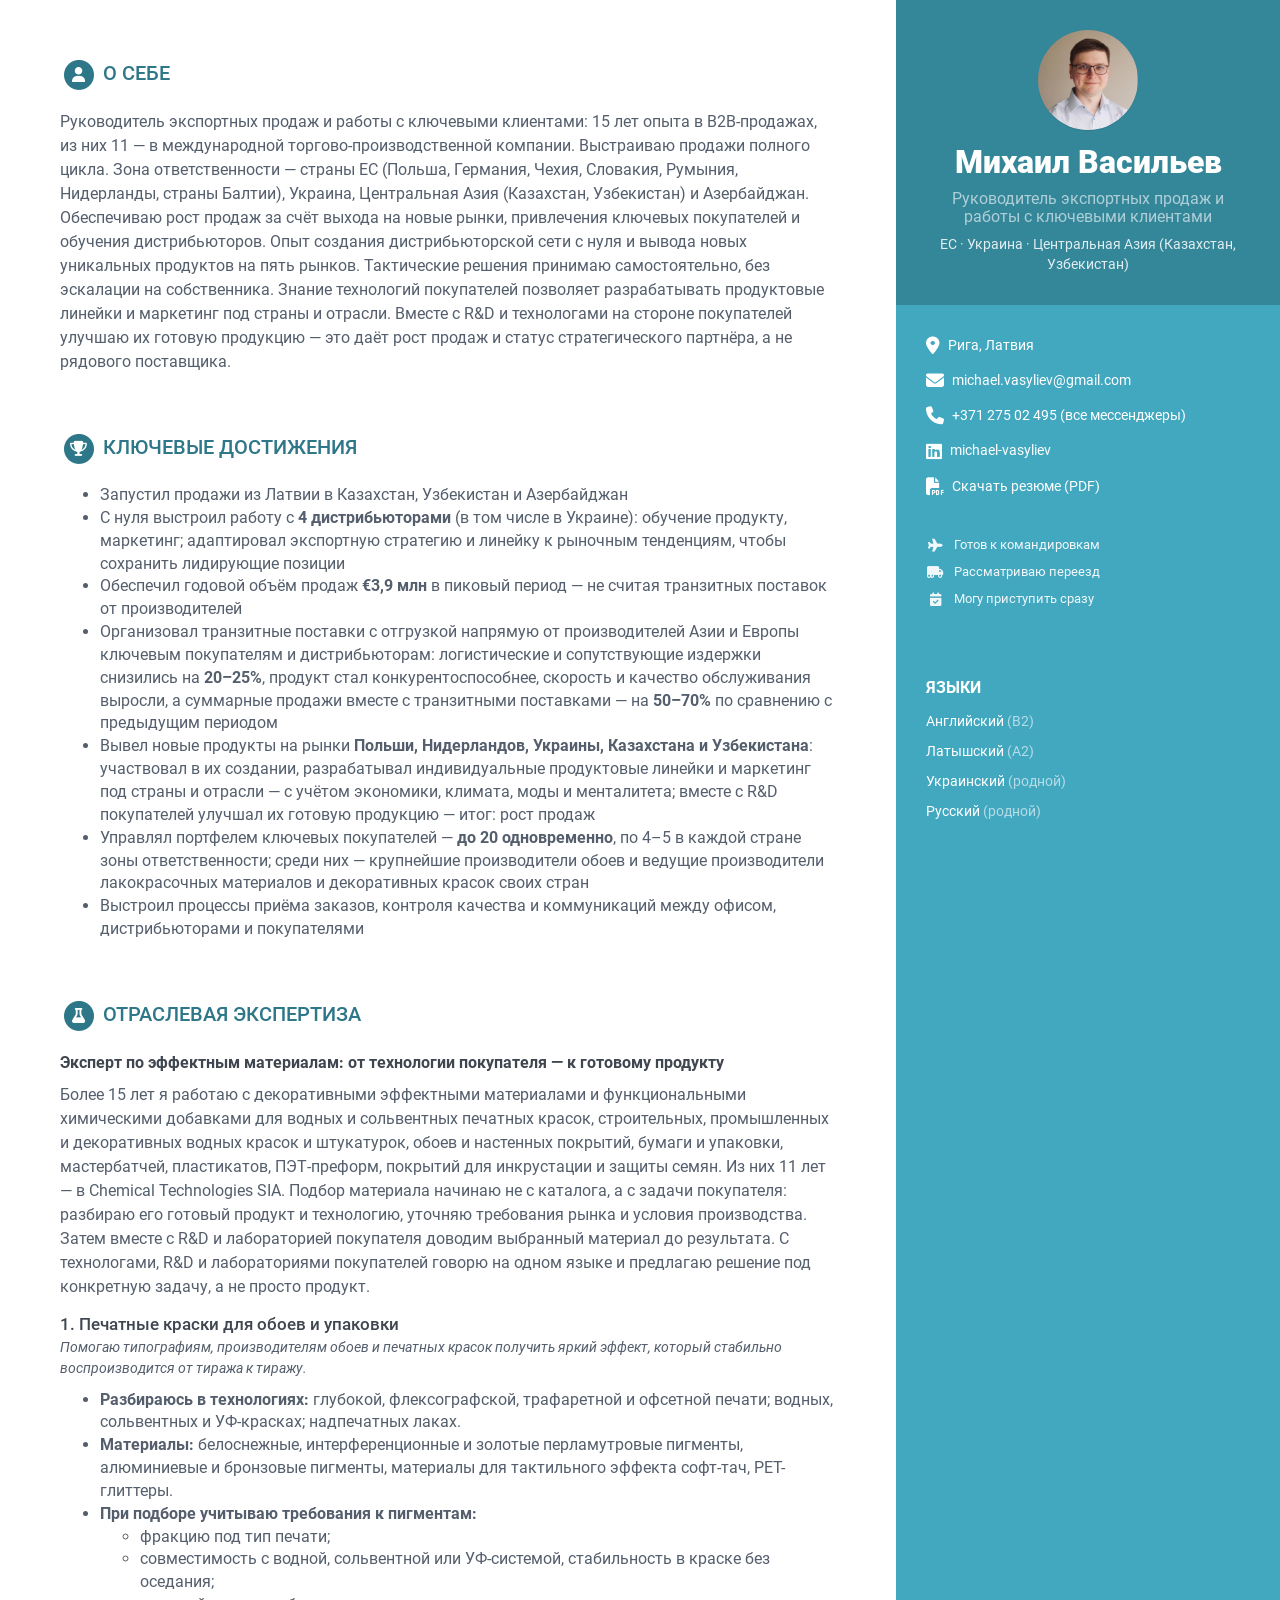
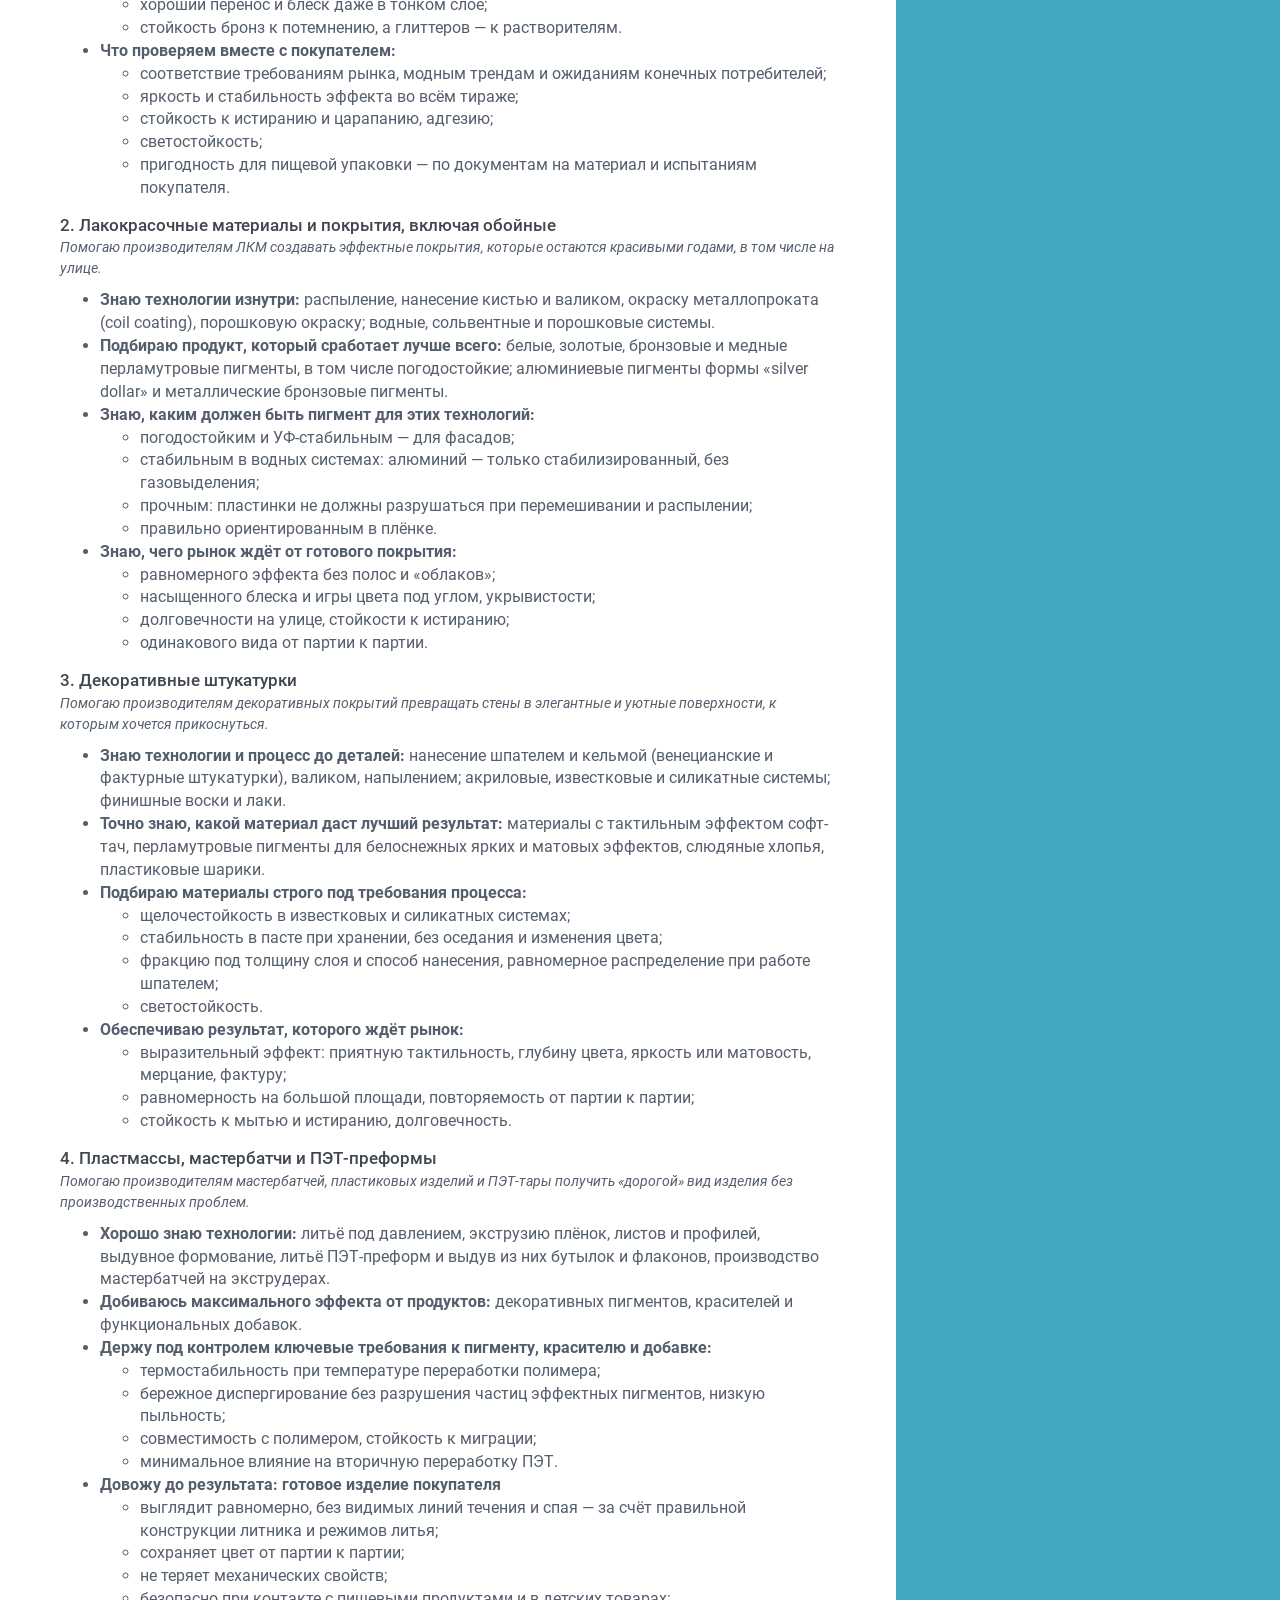
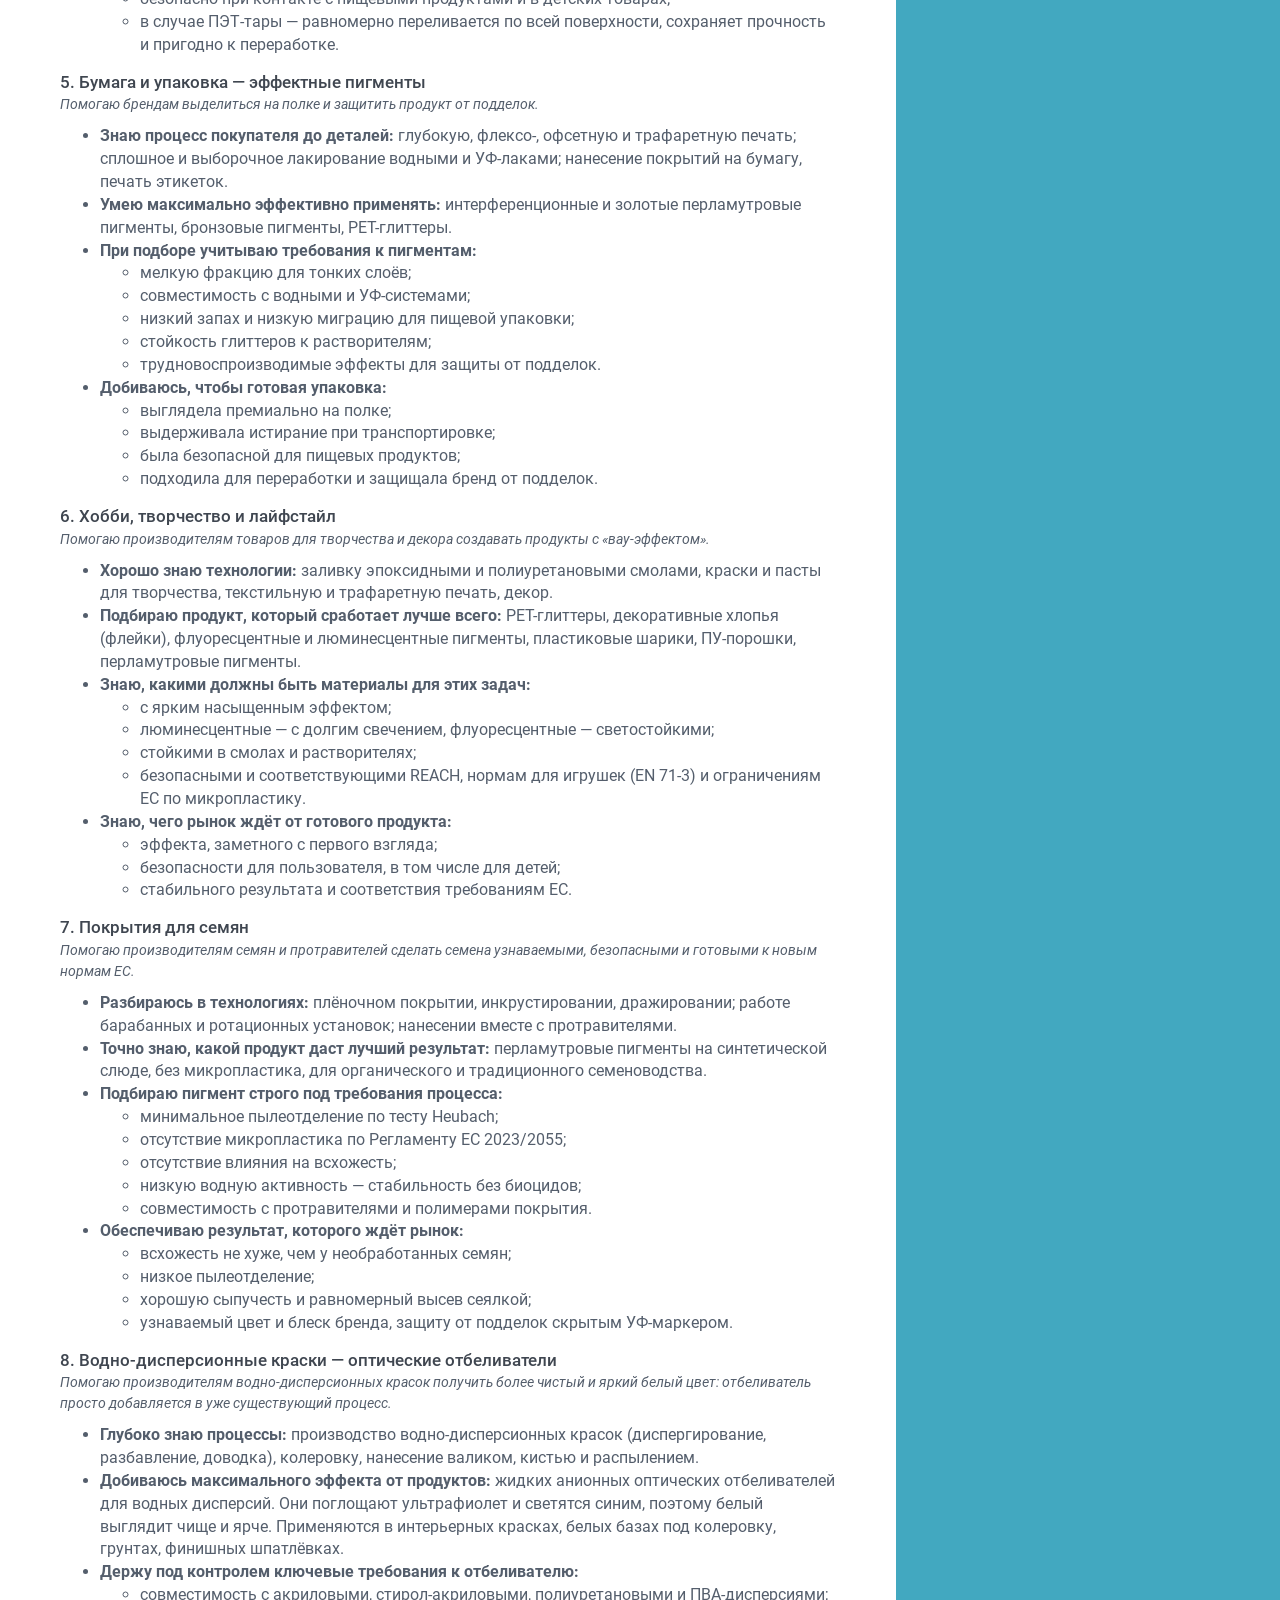
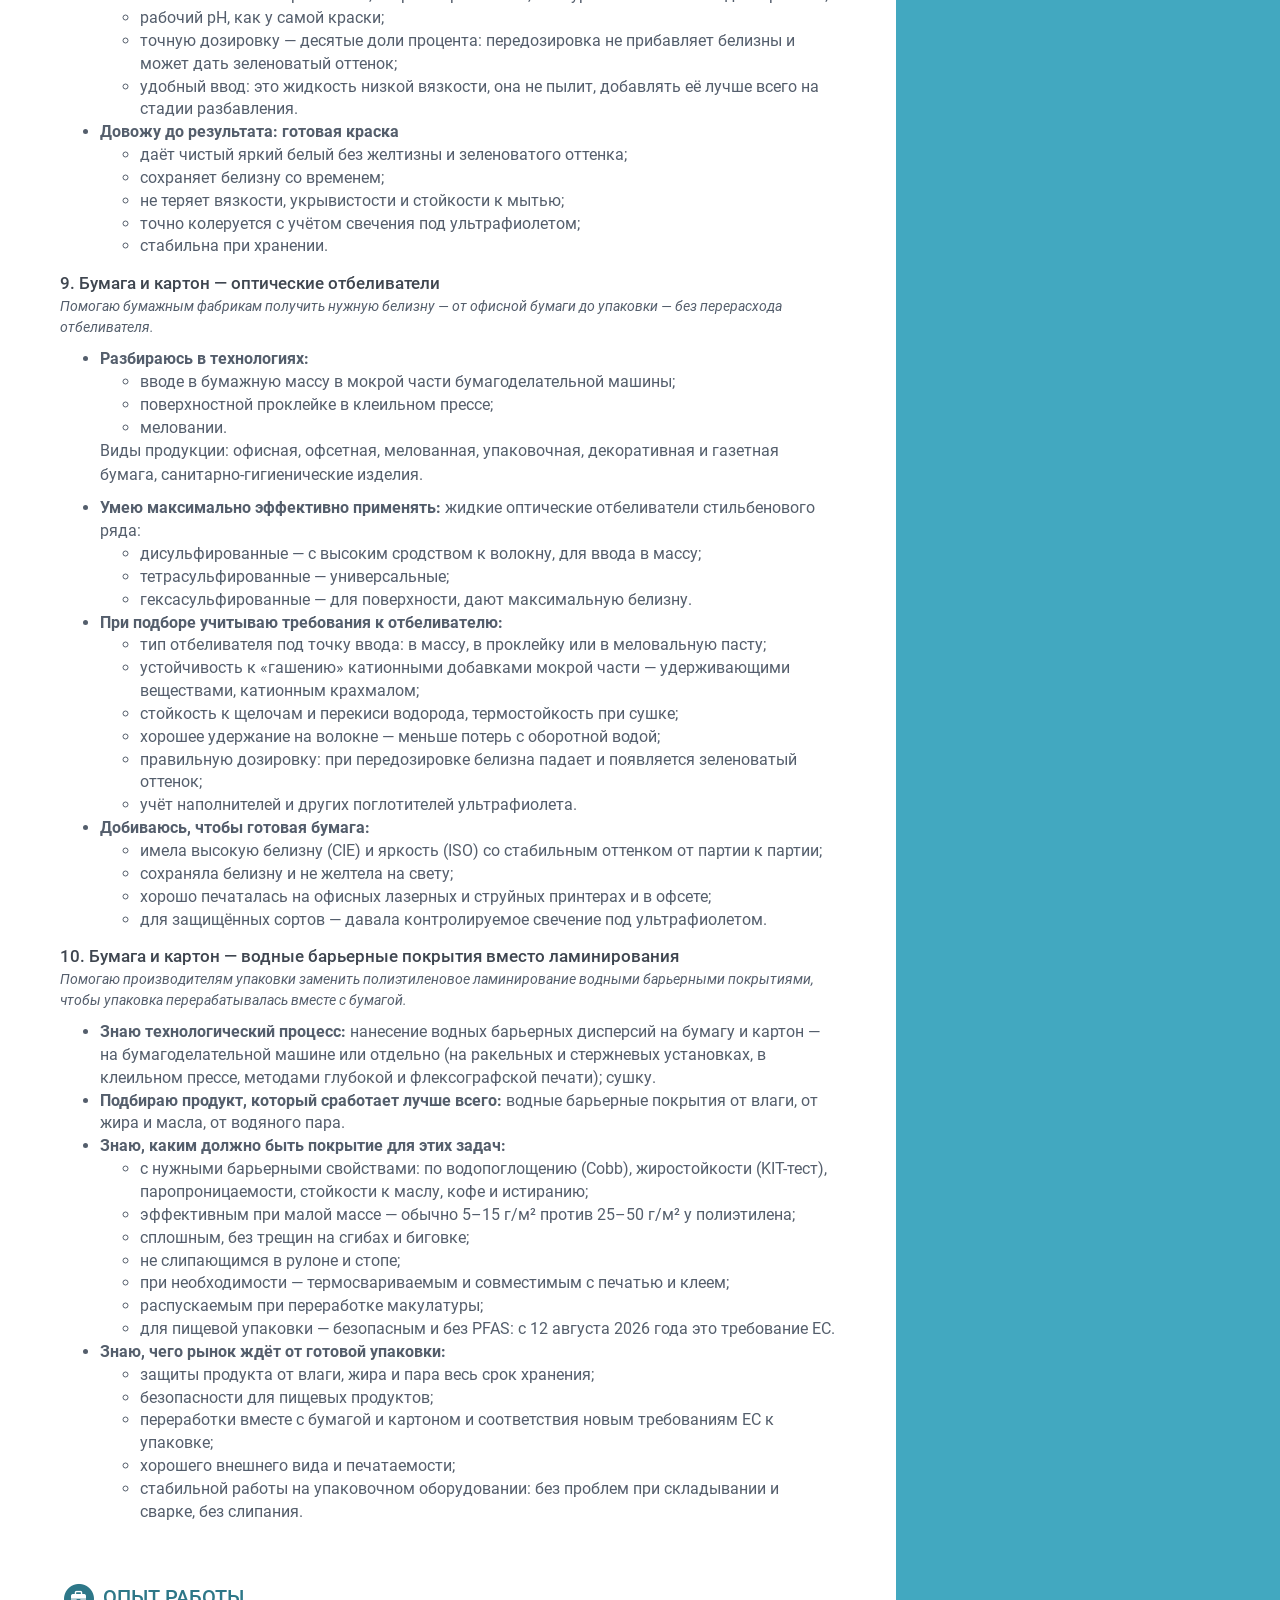
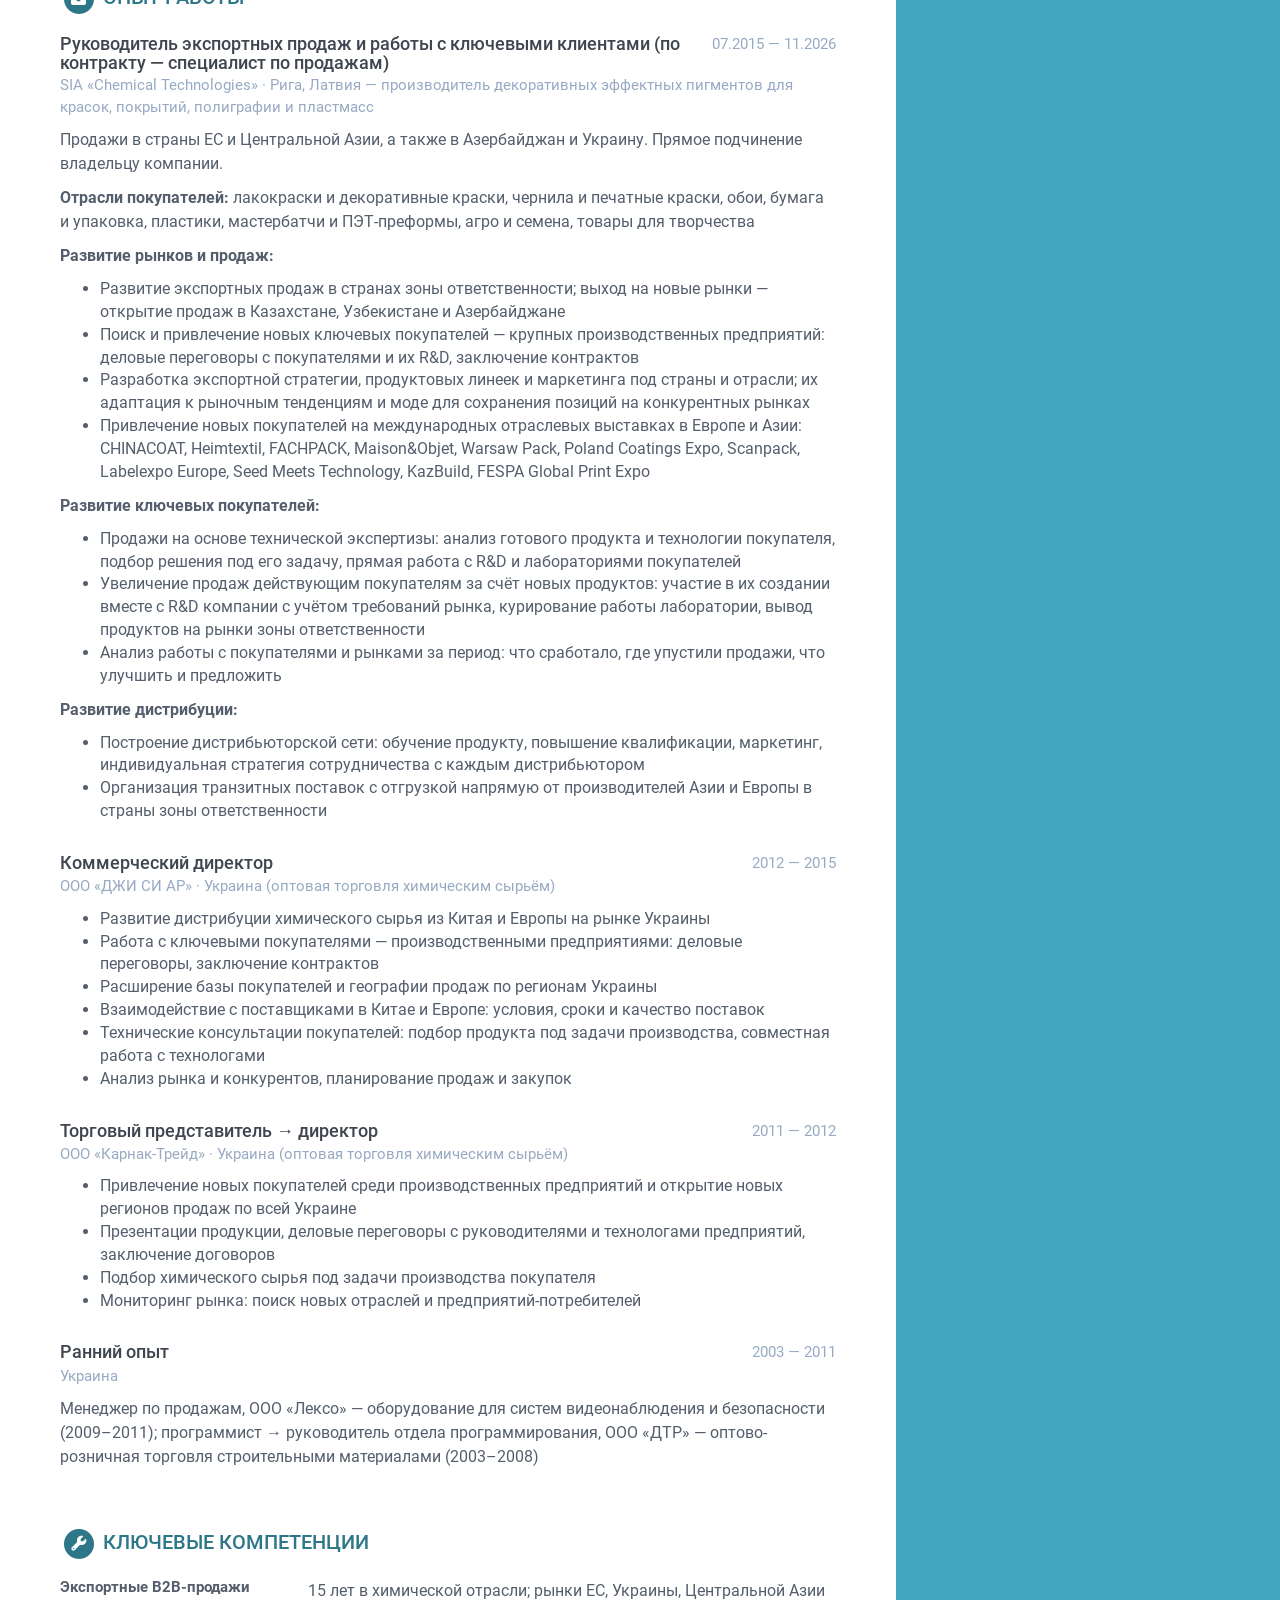
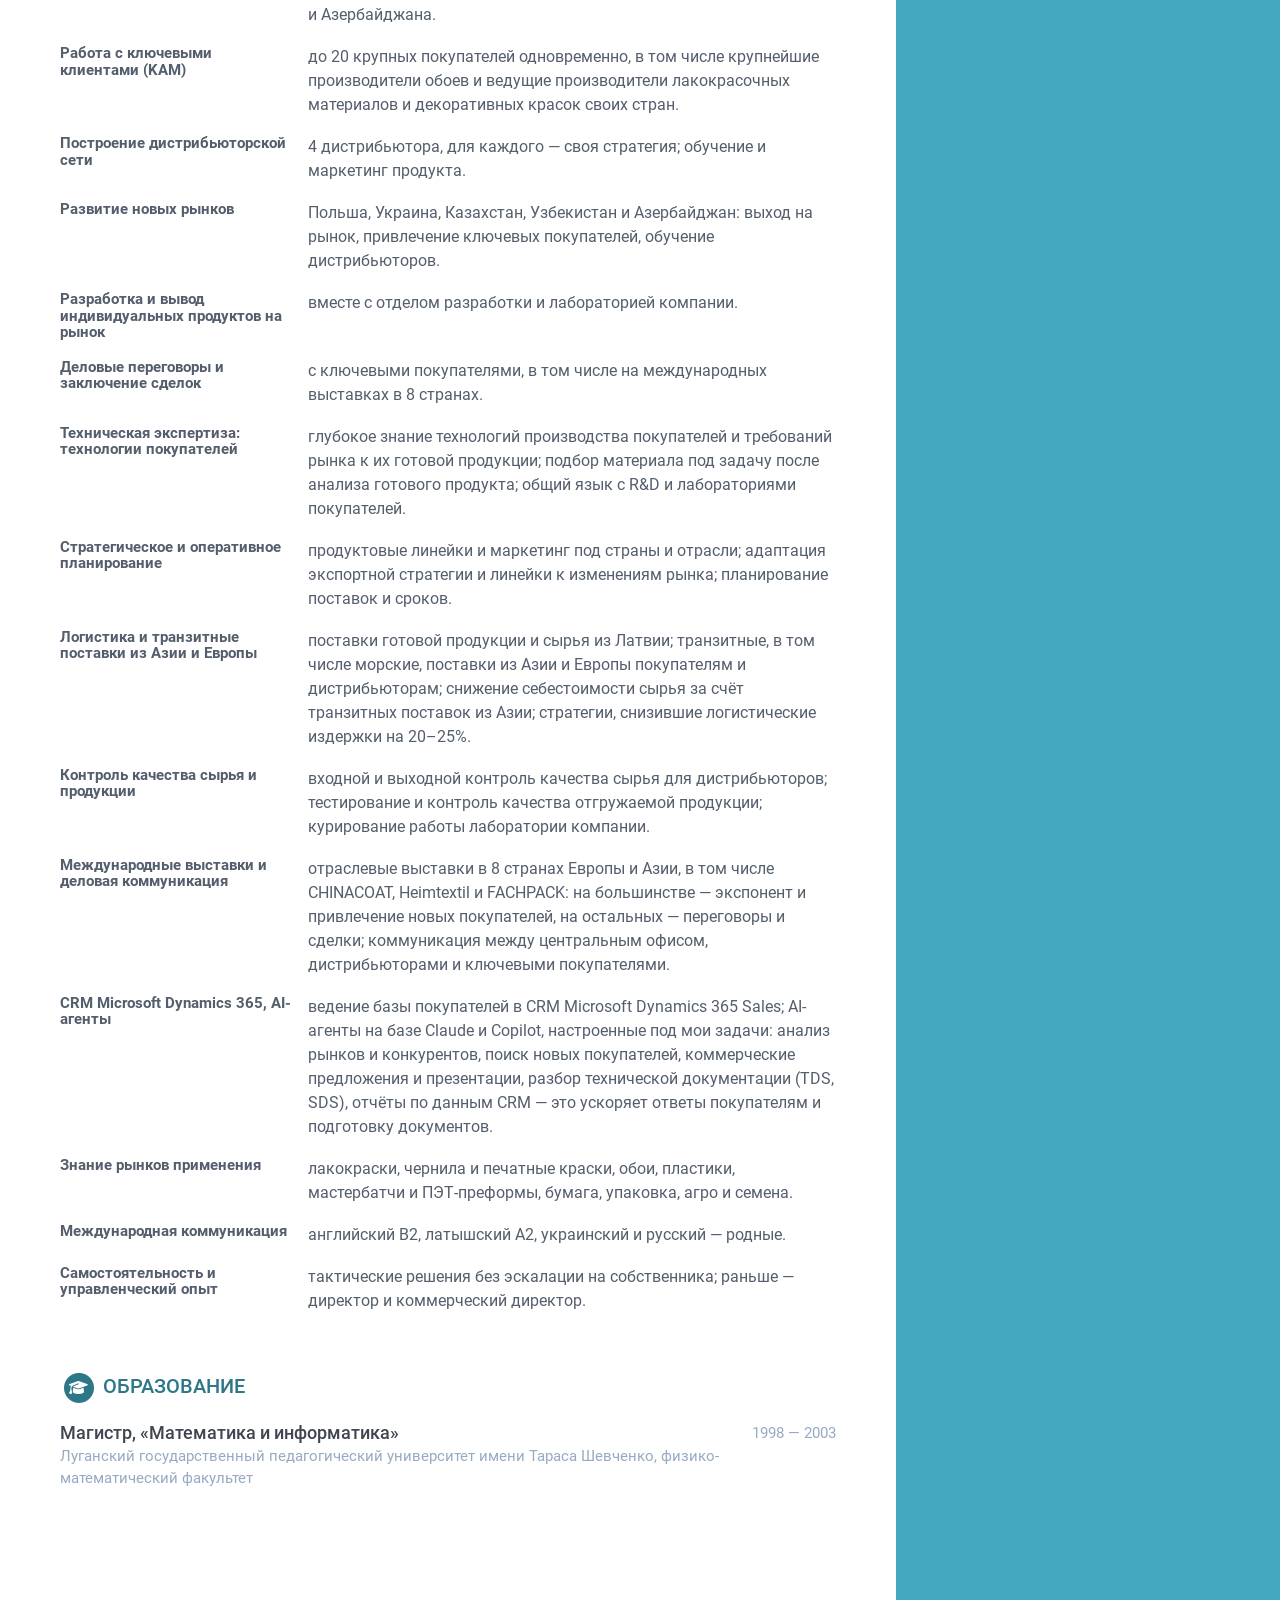
==== commit b7e805f5: "Сайт и резюме: «Анализ работы с покупателями и рынками за период» Co-Authored-By: Claude Opus 5.5 <n" ====
--- a/print.html
+++ b/print.html
@@ -615,7 +615,7 @@
 <ul>
   <li>Продажи на основе технической экспертизы: анализ готового продукта и технологии покупателя, подбор решения под его задачу, прямая работа с R&amp;D и лабораториями покупателей</li>
   <li>Увеличение продаж действующим покупателям за счёт новых продуктов: участие в их создании вместе с R&amp;D компании с учётом требований рынка, курирование работы лаборатории, вывод продуктов на рынки зоны ответственности</li>
-  <li>Разбор работы с покупателями и рынками за период: что сработало, где упустили продажи, что улучшить и предложить</li>
+  <li>Анализ работы с покупателями и рынками за период: что сработало, где упустили продажи, что улучшить и предложить</li>
 </ul>
 
 <p><strong>Развитие дистрибуции:</strong></p>
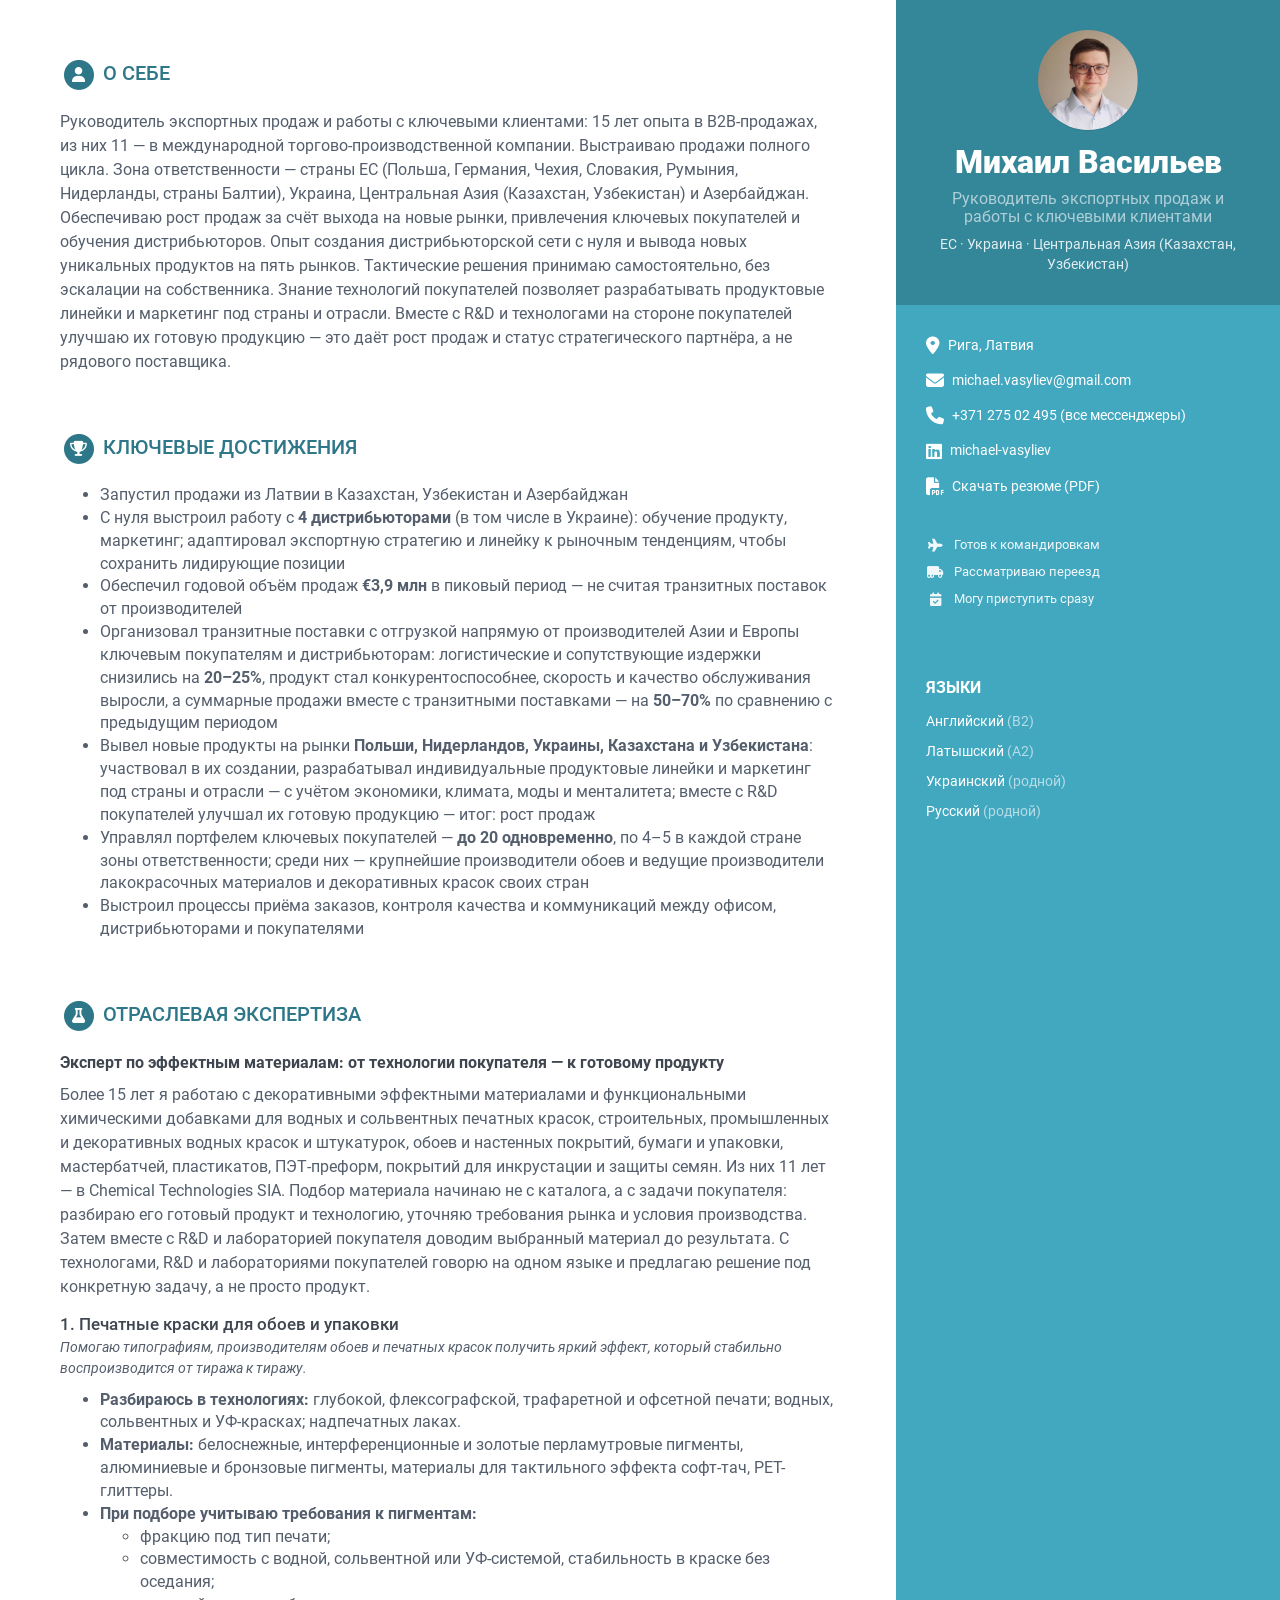
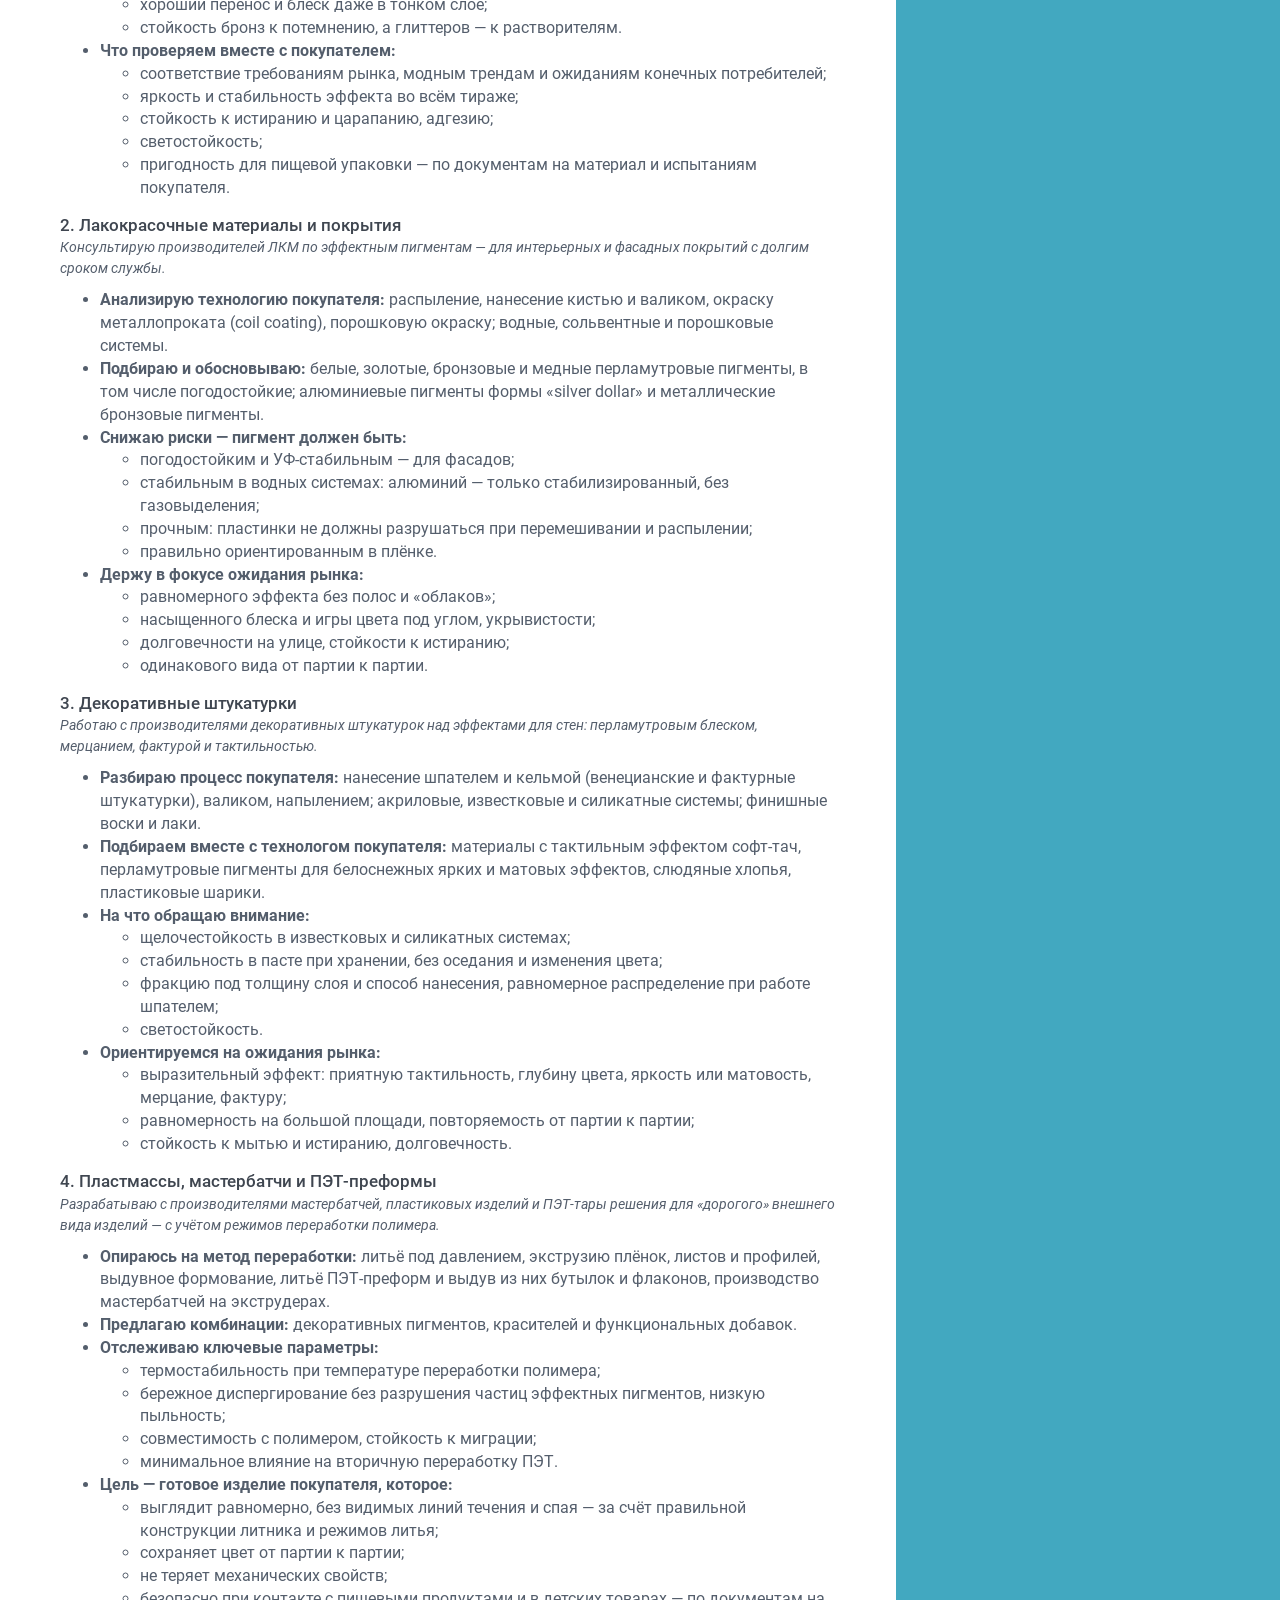
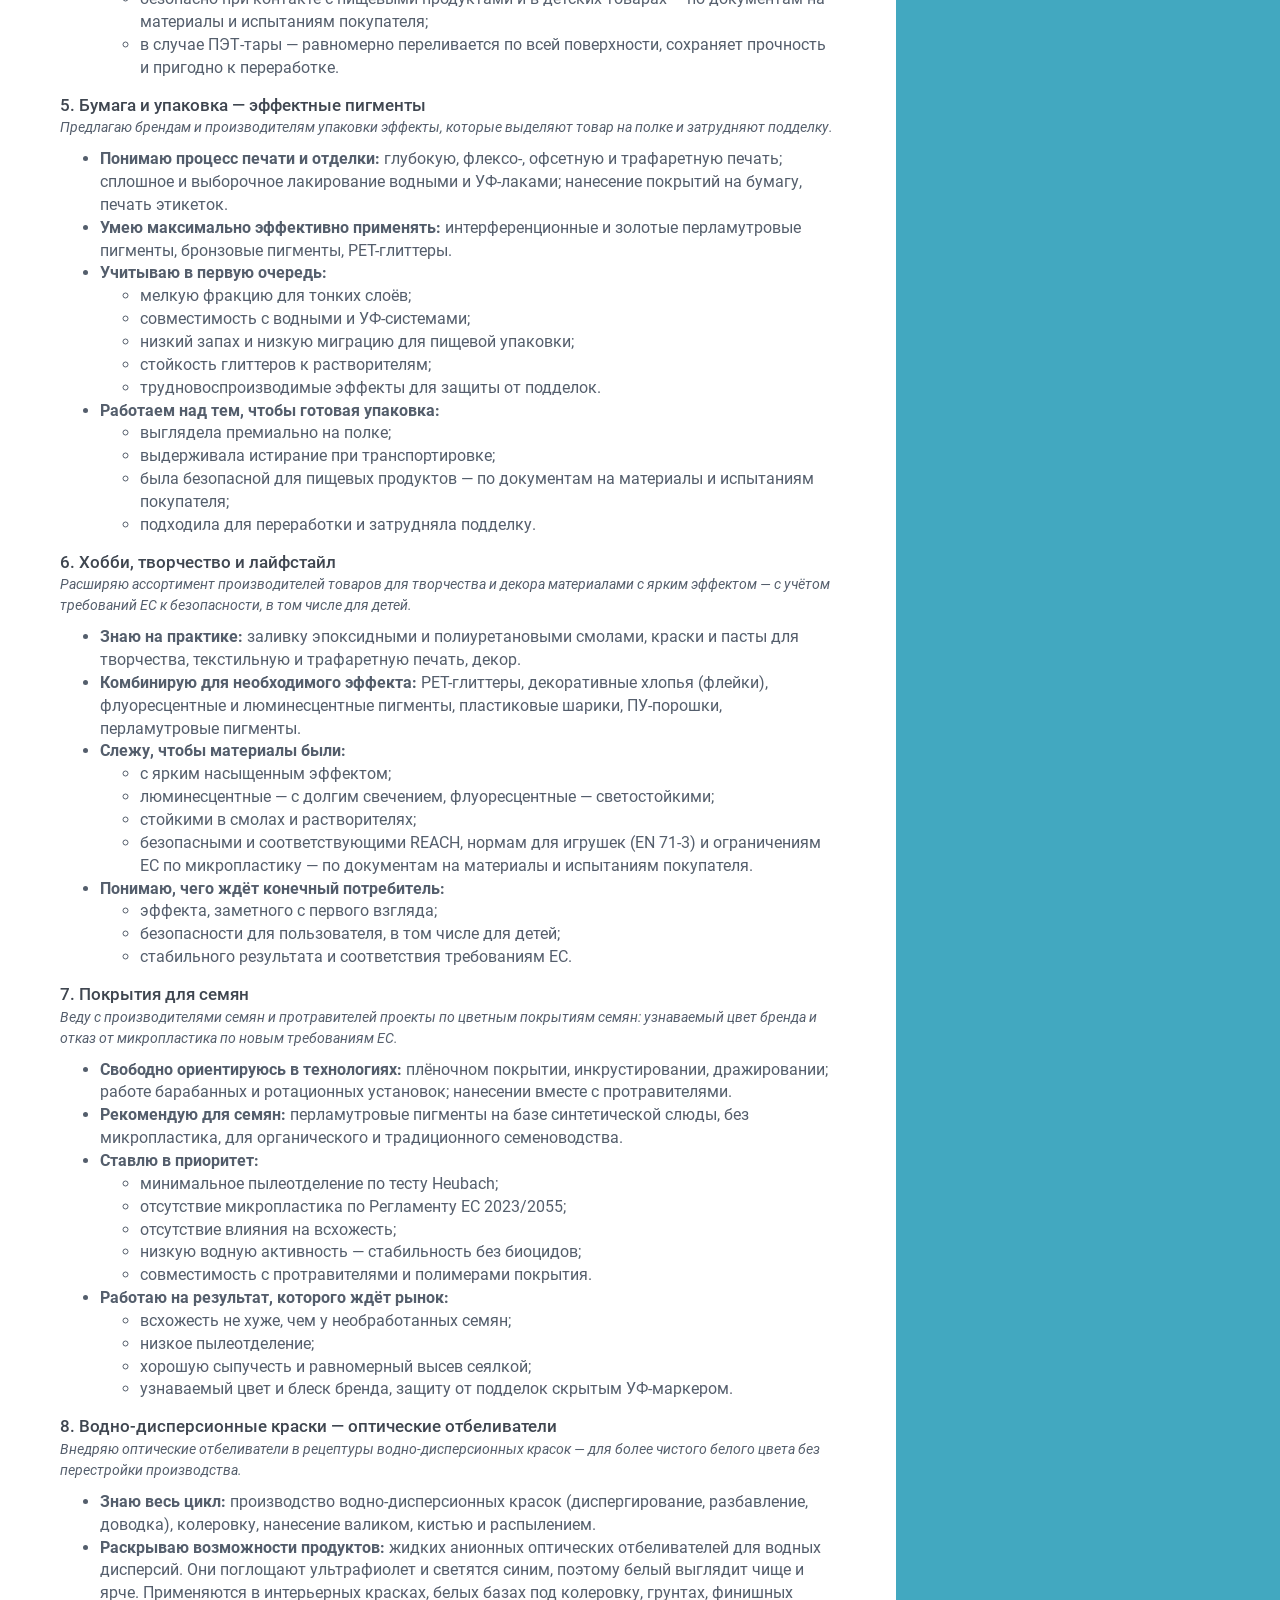
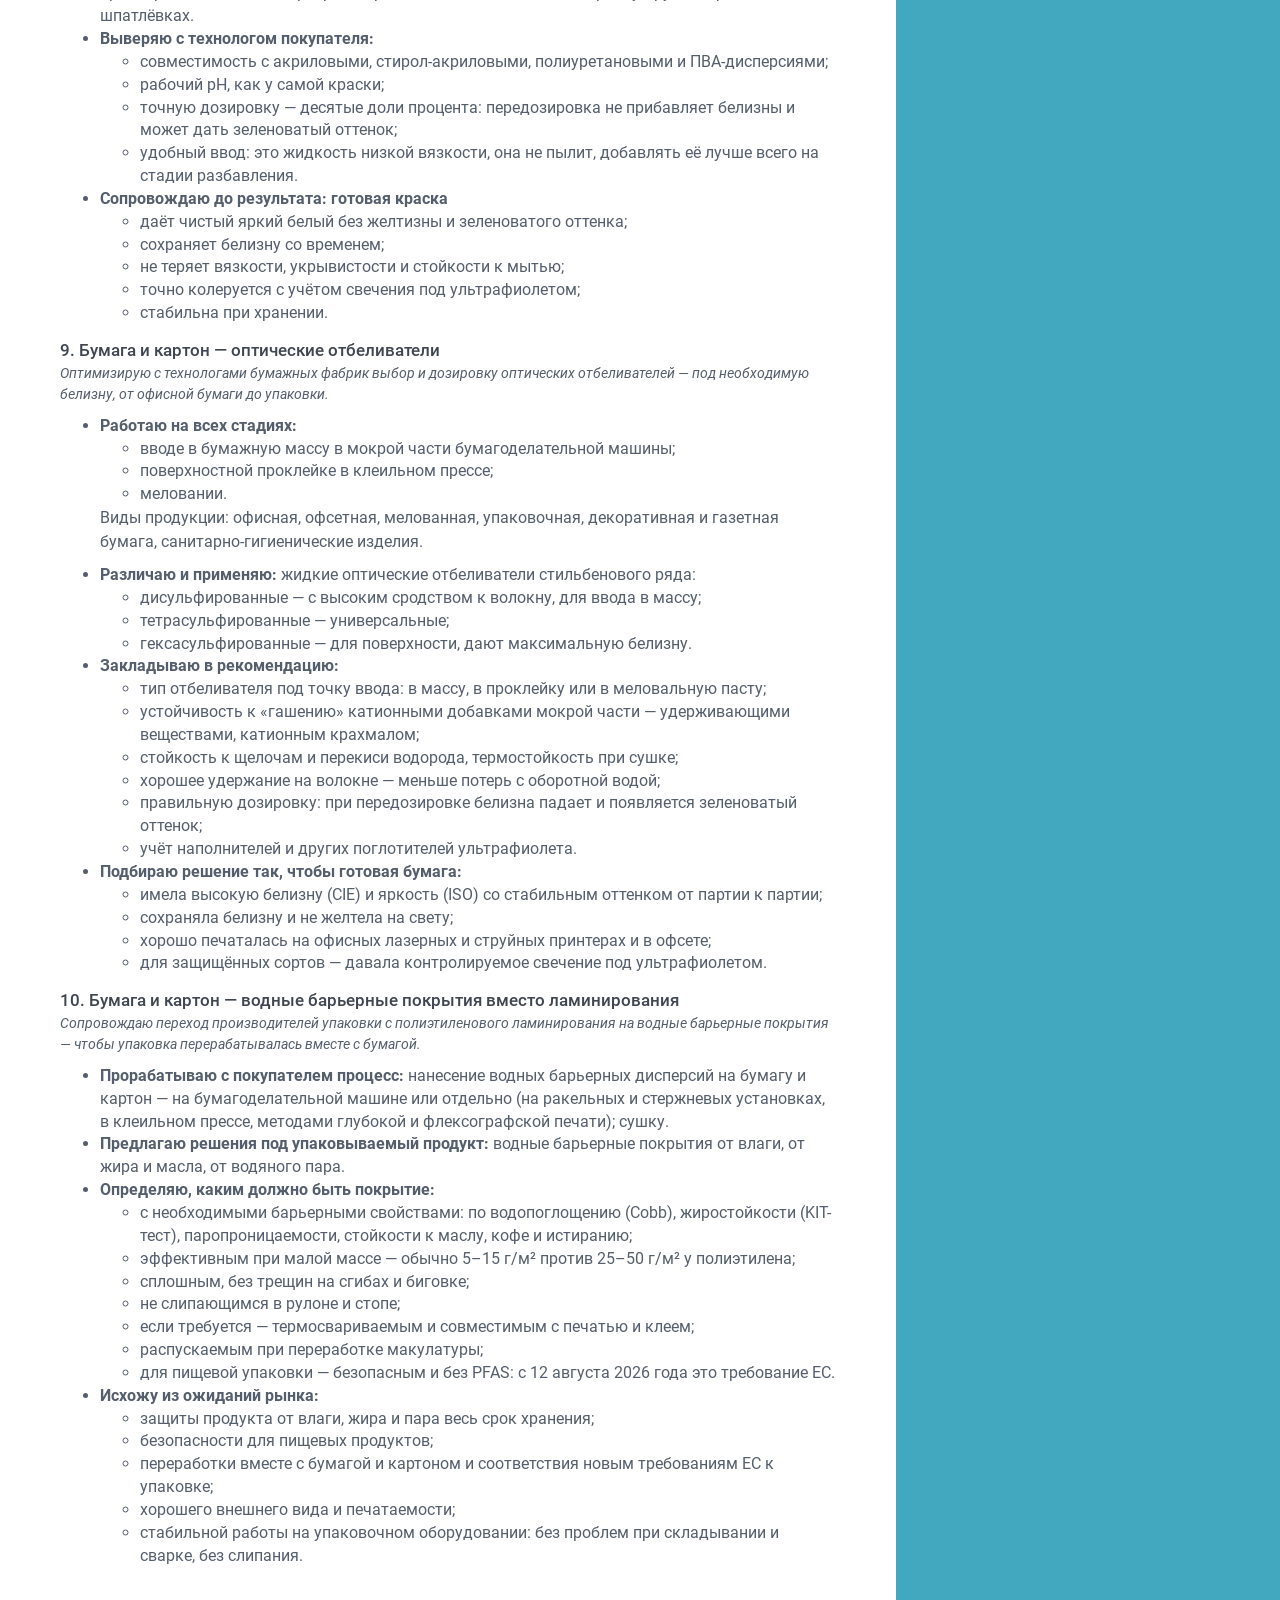
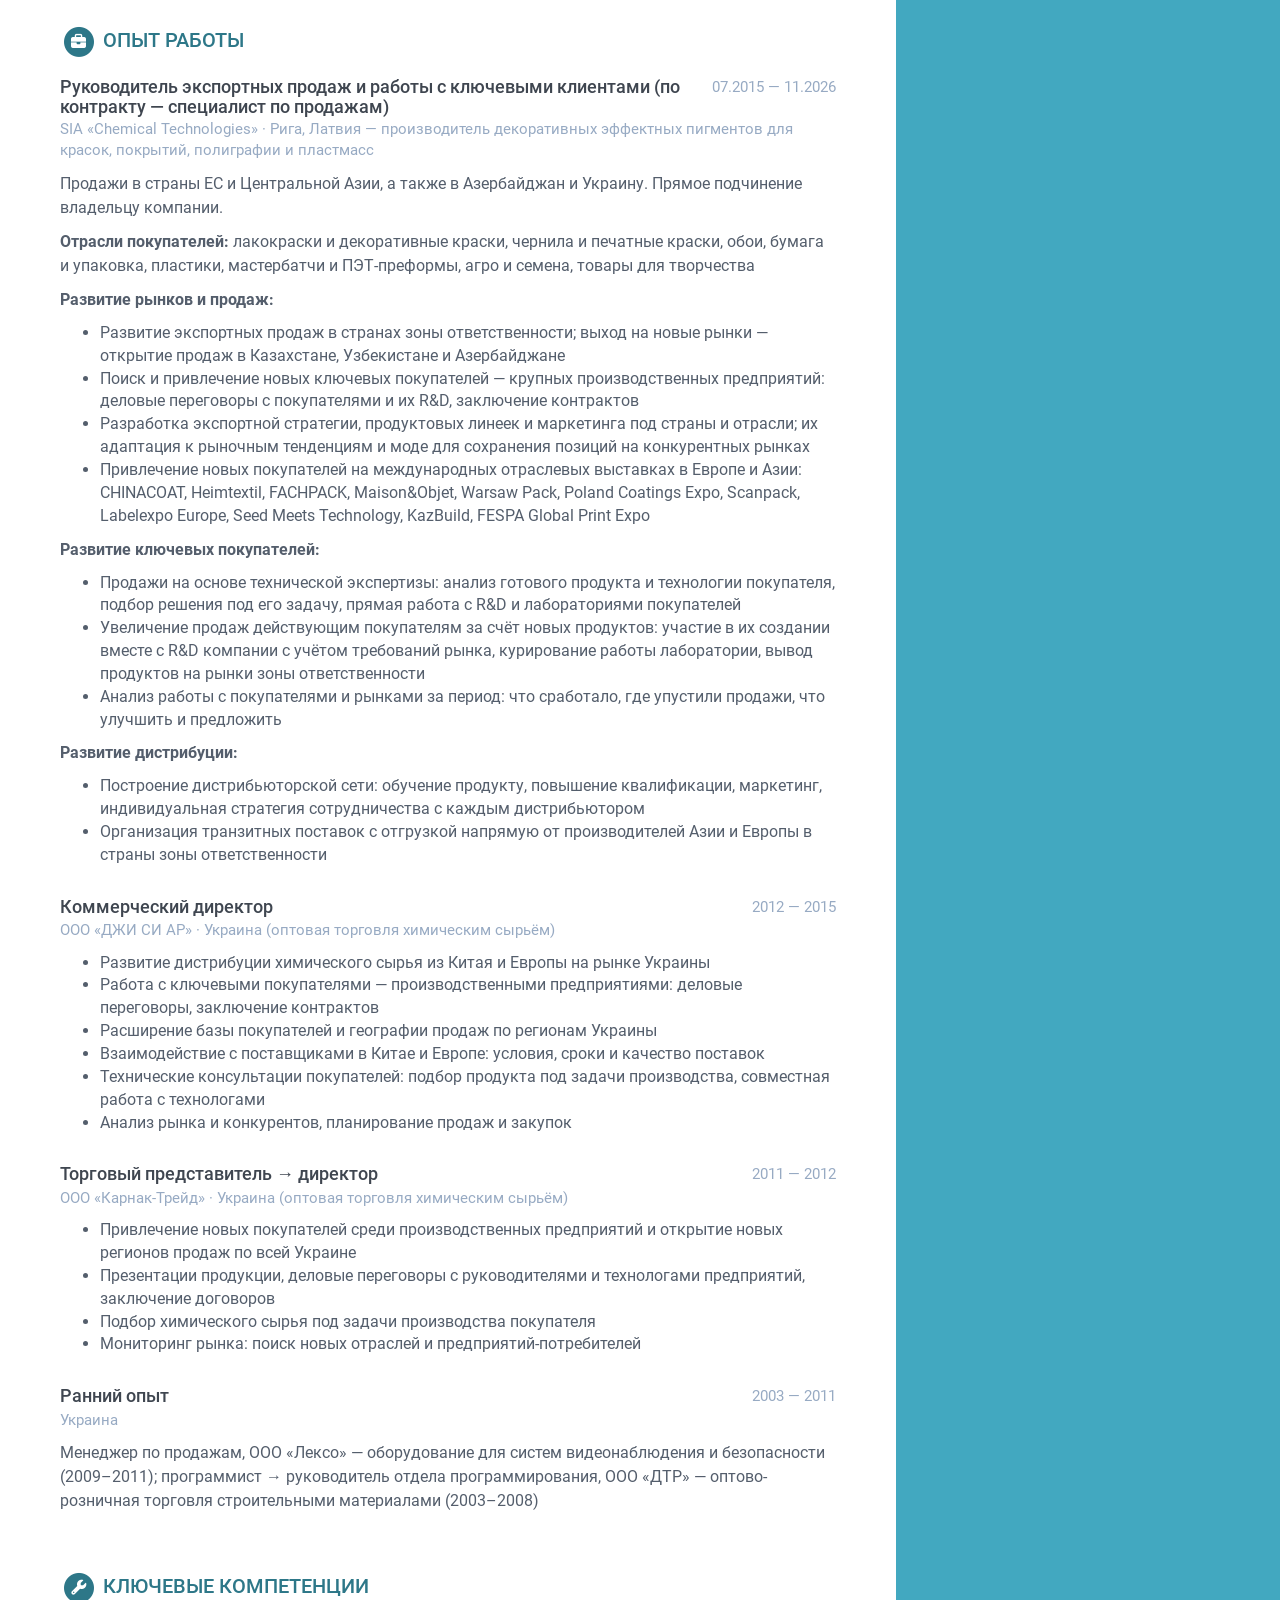
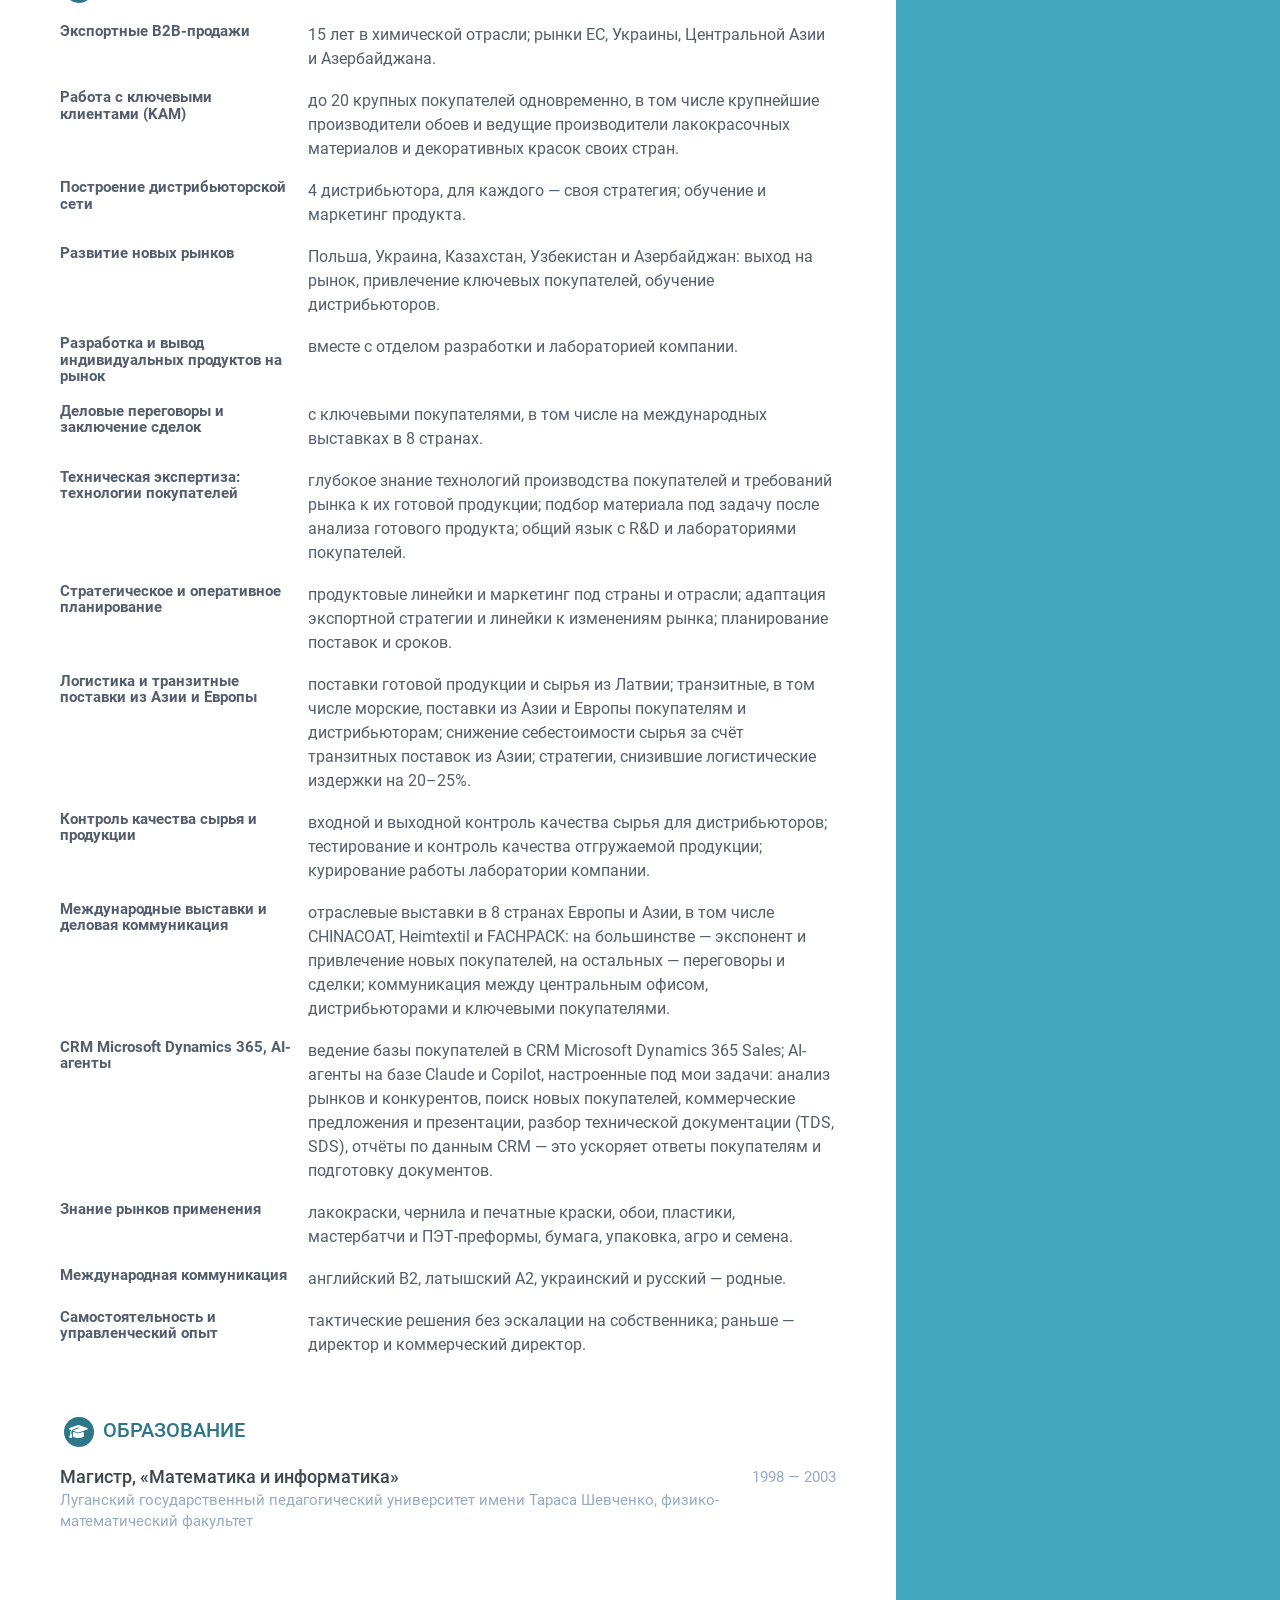
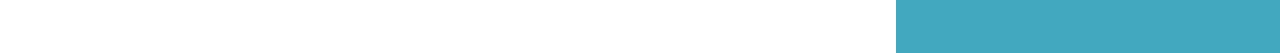
==== commit b310f070: "Сайт: отраслевая экспертиза, блоки 2–10 — новые вводные и заголовки без категоричности Co-Authored-B" ====
--- a/print.html
+++ b/print.html
@@ -286,15 +286,15 @@
     </div>
     
     <div class="item expertise-block">
-      <h3 class="expertise-title">2. Лакокрасочные материалы и покрытия, включая обойные</h3>
-      <p class="expertise-subtitle">Помогаю производителям ЛКМ создавать эффектные покрытия, которые остаются красивыми годами, в том числе на улице.</p>
-      <div class="details"><ul>
-  <li><strong>Знаю технологии изнутри:</strong> распыление, нанесение кистью и валиком, окраску металлопроката (coil coating),
+      <h3 class="expertise-title">2. Лакокрасочные материалы и покрытия</h3>
+      <p class="expertise-subtitle">Консультирую производителей ЛКМ по эффектным пигментам — для интерьерных и фасадных покрытий с долгим сроком службы.</p>
+      <div class="details"><ul>
+  <li><strong>Анализирую технологию покупателя:</strong> распыление, нанесение кистью и валиком, окраску металлопроката (coil coating),
 порошковую окраску; водные, сольвентные и порошковые системы.</li>
-  <li><strong>Подбираю продукт, который сработает лучше всего:</strong> белые, золотые, бронзовые и медные перламутровые
+  <li><strong>Подбираю и обосновываю:</strong> белые, золотые, бронзовые и медные перламутровые
 пигменты, в том числе погодостойкие; алюминиевые пигменты формы «silver dollar» и металлические бронзовые
 пигменты.</li>
-  <li><strong>Знаю, каким должен быть пигмент для этих технологий:</strong>
+  <li><strong>Снижаю риски — пигмент должен быть:</strong>
     <ul>
       <li>погодостойким и УФ-стабильным — для фасадов;</li>
       <li>стабильным в водных системах: алюминий — только стабилизированный, без газовыделения;</li>
@@ -302,7 +302,7 @@
       <li>правильно ориентированным в плёнке.</li>
     </ul>
   </li>
-  <li><strong>Знаю, чего рынок ждёт от готового покрытия:</strong>
+  <li><strong>Держу в фокусе ожидания рынка:</strong>
     <ul>
       <li>равномерного эффекта без полос и «облаков»;</li>
       <li>насыщенного блеска и игры цвета под углом, укрывистости;</li>
@@ -316,13 +316,13 @@
     
     <div class="item expertise-block">
       <h3 class="expertise-title">3. Декоративные штукатурки</h3>
-      <p class="expertise-subtitle">Помогаю производителям декоративных покрытий превращать стены в элегантные и уютные поверхности, к которым хочется прикоснуться.</p>
-      <div class="details"><ul>
-  <li><strong>Знаю технологии и процесс до деталей:</strong> нанесение шпателем и кельмой (венецианские и фактурные штукатурки),
+      <p class="expertise-subtitle">Работаю с производителями декоративных штукатурок над эффектами для стен: перламутровым блеском, мерцанием, фактурой и тактильностью.</p>
+      <div class="details"><ul>
+  <li><strong>Разбираю процесс покупателя:</strong> нанесение шпателем и кельмой (венецианские и фактурные штукатурки),
 валиком, напылением; акриловые, известковые и силикатные системы; финишные воски и лаки.</li>
-  <li><strong>Точно знаю, какой материал даст лучший результат:</strong> материалы с тактильным эффектом софт-тач,
+  <li><strong>Подбираем вместе с технологом покупателя:</strong> материалы с тактильным эффектом софт-тач,
 перламутровые пигменты для белоснежных ярких и матовых эффектов, слюдяные хлопья, пластиковые шарики.</li>
-  <li><strong>Подбираю материалы строго под требования процесса:</strong>
+  <li><strong>На что обращаю внимание:</strong>
     <ul>
       <li>щелочестойкость в известковых и силикатных системах;</li>
       <li>стабильность в пасте при хранении, без оседания и изменения цвета;</li>
@@ -330,7 +330,7 @@
       <li>светостойкость.</li>
     </ul>
   </li>
-  <li><strong>Обеспечиваю результат, которого ждёт рынок:</strong>
+  <li><strong>Ориентируемся на ожидания рынка:</strong>
     <ul>
       <li>выразительный эффект: приятную тактильность, глубину цвета, яркость или матовость, мерцание, фактуру;</li>
       <li>равномерность на большой площади, повторяемость от партии к партии;</li>
@@ -343,12 +343,12 @@
     
     <div class="item expertise-block">
       <h3 class="expertise-title">4. Пластмассы, мастербатчи и ПЭТ-преформы</h3>
-      <p class="expertise-subtitle">Помогаю производителям мастербатчей, пластиковых изделий и ПЭТ-тары получить «дорогой» вид изделия без производственных проблем.</p>
-      <div class="details"><ul>
-  <li><strong>Хорошо знаю технологии:</strong> литьё под давлением, экструзию плёнок, листов и профилей, выдувное формование,
+      <p class="expertise-subtitle">Разрабатываю с производителями мастербатчей, пластиковых изделий и ПЭТ-тары решения для «дорогого» внешнего вида изделий — с учётом режимов переработки полимера.</p>
+      <div class="details"><ul>
+  <li><strong>Опираюсь на метод переработки:</strong> литьё под давлением, экструзию плёнок, листов и профилей, выдувное формование,
 литьё ПЭТ-преформ и выдув из них бутылок и флаконов, производство мастербатчей на экструдерах.</li>
-  <li><strong>Добиваюсь максимального эффекта от продуктов:</strong> декоративных пигментов, красителей и функциональных добавок.</li>
-  <li><strong>Держу под контролем ключевые требования к пигменту, красителю и добавке:</strong>
+  <li><strong>Предлагаю комбинации:</strong> декоративных пигментов, красителей и функциональных добавок.</li>
+  <li><strong>Отслеживаю ключевые параметры:</strong>
     <ul>
       <li>термостабильность при температуре переработки полимера;</li>
       <li>бережное диспергирование без разрушения частиц эффектных пигментов, низкую пыльность;</li>
@@ -356,13 +356,14 @@
       <li>минимальное влияние на вторичную переработку ПЭТ.</li>
     </ul>
   </li>
-  <li><strong>Довожу до результата: готовое изделие покупателя</strong>
+  <li><strong>Цель — готовое изделие покупателя, которое:</strong>
     <ul>
       <li>выглядит равномерно, без видимых линий течения и спая — за счёт правильной конструкции литника
 и режимов литья;</li>
       <li>сохраняет цвет от партии к партии;</li>
       <li>не теряет механических свойств;</li>
-      <li>безопасно при контакте с пищевыми продуктами и в детских товарах;</li>
+      <li>безопасно при контакте с пищевыми продуктами и в детских товарах — по документам на материалы
+и испытаниям покупателя;</li>
       <li>в случае ПЭТ-тары — равномерно переливается по всей поверхности, сохраняет прочность и пригодно
 к переработке.</li>
     </ul>
@@ -373,13 +374,13 @@
     
     <div class="item expertise-block">
       <h3 class="expertise-title">5. Бумага и упаковка — эффектные пигменты</h3>
-      <p class="expertise-subtitle">Помогаю брендам выделиться на полке и защитить продукт от подделок.</p>
-      <div class="details"><ul>
-  <li><strong>Знаю процесс покупателя до деталей:</strong> глубокую, флексо-, офсетную и трафаретную печать; сплошное
+      <p class="expertise-subtitle">Предлагаю брендам и производителям упаковки эффекты, которые выделяют товар на полке и затрудняют подделку.</p>
+      <div class="details"><ul>
+  <li><strong>Понимаю процесс печати и отделки:</strong> глубокую, флексо-, офсетную и трафаретную печать; сплошное
 и выборочное лакирование водными и УФ-лаками; нанесение покрытий на бумагу, печать этикеток.</li>
   <li><strong>Умею максимально эффективно применять:</strong> интерференционные и золотые перламутровые пигменты,
 бронзовые пигменты, PET-глиттеры.</li>
-  <li><strong>При подборе учитываю требования к пигментам:</strong>
+  <li><strong>Учитываю в первую очередь:</strong>
     <ul>
       <li>мелкую фракцию для тонких слоёв;</li>
       <li>совместимость с водными и УФ-системами;</li>
@@ -388,12 +389,12 @@
       <li>трудновоспроизводимые эффекты для защиты от подделок.</li>
     </ul>
   </li>
-  <li><strong>Добиваюсь, чтобы готовая упаковка:</strong>
+  <li><strong>Работаем над тем, чтобы готовая упаковка:</strong>
     <ul>
       <li>выглядела премиально на полке;</li>
       <li>выдерживала истирание при транспортировке;</li>
-      <li>была безопасной для пищевых продуктов;</li>
-      <li>подходила для переработки и защищала бренд от подделок.</li>
+      <li>была безопасной для пищевых продуктов — по документам на материалы и испытаниям покупателя;</li>
+      <li>подходила для переработки и затрудняла подделку.</li>
     </ul>
   </li>
 </ul>
@@ -402,21 +403,22 @@
     
     <div class="item expertise-block">
       <h3 class="expertise-title">6. Хобби, творчество и лайфстайл</h3>
-      <p class="expertise-subtitle">Помогаю производителям товаров для творчества и декора создавать продукты с «вау-эффектом».</p>
-      <div class="details"><ul>
-  <li><strong>Хорошо знаю технологии:</strong> заливку эпоксидными и полиуретановыми смолами, краски и пасты для творчества,
+      <p class="expertise-subtitle">Расширяю ассортимент производителей товаров для творчества и декора материалами с ярким эффектом — с учётом требований ЕС к безопасности, в том числе для детей.</p>
+      <div class="details"><ul>
+  <li><strong>Знаю на практике:</strong> заливку эпоксидными и полиуретановыми смолами, краски и пасты для творчества,
 текстильную и трафаретную печать, декор.</li>
-  <li><strong>Подбираю продукт, который сработает лучше всего:</strong> PET-глиттеры, декоративные хлопья (флейки),
+  <li><strong>Комбинирую для необходимого эффекта:</strong> PET-глиттеры, декоративные хлопья (флейки),
 флуоресцентные и люминесцентные пигменты, пластиковые шарики, ПУ-порошки, перламутровые пигменты.</li>
-  <li><strong>Знаю, какими должны быть материалы для этих задач:</strong>
+  <li><strong>Слежу, чтобы материалы были:</strong>
     <ul>
       <li>с ярким насыщенным эффектом;</li>
       <li>люминесцентные — с долгим свечением, флуоресцентные — светостойкими;</li>
       <li>стойкими в смолах и растворителях;</li>
-      <li>безопасными и соответствующими REACH, нормам для игрушек (EN 71-3) и ограничениям ЕС по микропластику.</li>
-    </ul>
-  </li>
-  <li><strong>Знаю, чего рынок ждёт от готового продукта:</strong>
+      <li>безопасными и соответствующими REACH, нормам для игрушек (EN 71-3) и ограничениям ЕС по микропластику —
+по документам на материалы и испытаниям покупателя.</li>
+    </ul>
+  </li>
+  <li><strong>Понимаю, чего ждёт конечный потребитель:</strong>
     <ul>
       <li>эффекта, заметного с первого взгляда;</li>
       <li>безопасности для пользователя, в том числе для детей;</li>
@@ -429,13 +431,13 @@
     
     <div class="item expertise-block">
       <h3 class="expertise-title">7. Покрытия для семян</h3>
-      <p class="expertise-subtitle">Помогаю производителям семян и протравителей сделать семена узнаваемыми, безопасными и готовыми к новым нормам ЕС.</p>
-      <div class="details"><ul>
-  <li><strong>Разбираюсь в технологиях:</strong> плёночном покрытии, инкрустировании, дражировании; работе барабанных
+      <p class="expertise-subtitle">Веду с производителями семян и протравителей проекты по цветным покрытиям семян: узнаваемый цвет бренда и отказ от микропластика по новым требованиям ЕС.</p>
+      <div class="details"><ul>
+  <li><strong>Свободно ориентируюсь в технологиях:</strong> плёночном покрытии, инкрустировании, дражировании; работе барабанных
 и ротационных установок; нанесении вместе с протравителями.</li>
-  <li><strong>Точно знаю, какой продукт даст лучший результат:</strong> перламутровые пигменты на синтетической
-слюде, без микропластика, для органического и традиционного семеноводства.</li>
-  <li><strong>Подбираю пигмент строго под требования процесса:</strong>
+  <li><strong>Рекомендую для семян:</strong> перламутровые пигменты на базе синтетической
+слюды, без микропластика, для органического и традиционного семеноводства.</li>
+  <li><strong>Ставлю в приоритет:</strong>
     <ul>
       <li>минимальное пылеотделение по тесту Heubach;</li>
       <li>отсутствие микропластика по Регламенту ЕС 2023/2055;</li>
@@ -444,7 +446,7 @@
       <li>совместимость с протравителями и полимерами покрытия.</li>
     </ul>
   </li>
-  <li><strong>Обеспечиваю результат, которого ждёт рынок:</strong>
+  <li><strong>Работаю на результат, которого ждёт рынок:</strong>
     <ul>
       <li>всхожесть не хуже, чем у необработанных семян;</li>
       <li>низкое пылеотделение;</li>
@@ -458,14 +460,14 @@
     
     <div class="item expertise-block">
       <h3 class="expertise-title">8. Водно-дисперсионные краски — оптические отбеливатели</h3>
-      <p class="expertise-subtitle">Помогаю производителям водно-дисперсионных красок получить более чистый и яркий белый цвет: отбеливатель просто добавляется в уже существующий процесс.</p>
-      <div class="details"><ul>
-  <li><strong>Глубоко знаю процессы:</strong> производство водно-дисперсионных красок (диспергирование, разбавление,
+      <p class="expertise-subtitle">Внедряю оптические отбеливатели в рецептуры водно-дисперсионных красок — для более чистого белого цвета без перестройки производства.</p>
+      <div class="details"><ul>
+  <li><strong>Знаю весь цикл:</strong> производство водно-дисперсионных красок (диспергирование, разбавление,
 доводка), колеровку, нанесение валиком, кистью и распылением.</li>
-  <li><strong>Добиваюсь максимального эффекта от продуктов:</strong> жидких анионных оптических отбеливателей для водных
+  <li><strong>Раскрываю возможности продуктов:</strong> жидких анионных оптических отбеливателей для водных
 дисперсий. Они поглощают ультрафиолет и светятся синим, поэтому белый выглядит чище и ярче. Применяются
 в интерьерных красках, белых базах под колеровку, грунтах, финишных шпатлёвках.</li>
-  <li><strong>Держу под контролем ключевые требования к отбеливателю:</strong>
+  <li><strong>Выверяю с технологом покупателя:</strong>
     <ul>
       <li>совместимость с акриловыми, стирол-акриловыми, полиуретановыми и ПВА-дисперсиями;</li>
       <li>рабочий pH, как у самой краски;</li>
@@ -474,7 +476,7 @@
       <li>удобный ввод: это жидкость низкой вязкости, она не пылит, добавлять её лучше всего на стадии разбавления.</li>
     </ul>
   </li>
-  <li><strong>Довожу до результата: готовая краска</strong>
+  <li><strong>Сопровождаю до результата: готовая краска</strong>
     <ul>
       <li>даёт чистый яркий белый без желтизны и зеленоватого оттенка;</li>
       <li>сохраняет белизну со временем;</li>
@@ -489,9 +491,9 @@
     
     <div class="item expertise-block">
       <h3 class="expertise-title">9. Бумага и картон — оптические отбеливатели</h3>
-      <p class="expertise-subtitle">Помогаю бумажным фабрикам получить нужную белизну — от офисной бумаги до упаковки — без перерасхода отбеливателя.</p>
-      <div class="details"><ul>
-  <li><strong>Разбираюсь в технологиях:</strong>
+      <p class="expertise-subtitle">Оптимизирую с технологами бумажных фабрик выбор и дозировку оптических отбеливателей — под необходимую белизну, от офисной бумаги до упаковки.</p>
+      <div class="details"><ul>
+  <li><strong>Работаю на всех стадиях:</strong>
     <ul>
       <li>вводе в бумажную массу в мокрой части бумагоделательной машины;</li>
       <li>поверхностной проклейке в клеильном прессе;</li>
@@ -501,14 +503,14 @@
     <p>Виды продукции: офисная, офсетная, мелованная, упаковочная, декоративная и газетная бумага,
 санитарно-гигиенические изделия.</p>
   </li>
-  <li><strong>Умею максимально эффективно применять:</strong> жидкие оптические отбеливатели стильбенового ряда:
+  <li><strong>Различаю и применяю:</strong> жидкие оптические отбеливатели стильбенового ряда:
     <ul>
       <li>дисульфированные — с высоким сродством к волокну, для ввода в массу;</li>
       <li>тетрасульфированные — универсальные;</li>
       <li>гексасульфированные — для поверхности, дают максимальную белизну.</li>
     </ul>
   </li>
-  <li><strong>При подборе учитываю требования к отбеливателю:</strong>
+  <li><strong>Закладываю в рекомендацию:</strong>
     <ul>
       <li>тип отбеливателя под точку ввода: в массу, в проклейку или в меловальную пасту;</li>
       <li>устойчивость к «гашению» катионными добавками мокрой части — удерживающими веществами, катионным
@@ -519,7 +521,7 @@
       <li>учёт наполнителей и других поглотителей ультрафиолета.</li>
     </ul>
   </li>
-  <li><strong>Добиваюсь, чтобы готовая бумага:</strong>
+  <li><strong>Подбираю решение так, чтобы готовая бумага:</strong>
     <ul>
       <li>имела высокую белизну (CIE) и яркость (ISO) со стабильным оттенком от партии к партии;</li>
       <li>сохраняла белизну и не желтела на свету;</li>
@@ -533,26 +535,26 @@
     
     <div class="item expertise-block">
       <h3 class="expertise-title">10. Бумага и картон — водные барьерные покрытия вместо ламинирования</h3>
-      <p class="expertise-subtitle">Помогаю производителям упаковки заменить полиэтиленовое ламинирование водными барьерными покрытиями, чтобы упаковка перерабатывалась вместе с бумагой.</p>
-      <div class="details"><ul>
-  <li><strong>Знаю технологический процесс:</strong> нанесение водных барьерных дисперсий на бумагу и картон —
+      <p class="expertise-subtitle">Сопровождаю переход производителей упаковки с полиэтиленового ламинирования на водные барьерные покрытия — чтобы упаковка перерабатывалась вместе с бумагой.</p>
+      <div class="details"><ul>
+  <li><strong>Прорабатываю с покупателем процесс:</strong> нанесение водных барьерных дисперсий на бумагу и картон —
 на бумагоделательной машине или отдельно (на ракельных и стержневых установках, в клеильном прессе, методами
 глубокой и флексографской печати); сушку.</li>
-  <li><strong>Подбираю продукт, который сработает лучше всего:</strong> водные барьерные покрытия от влаги, от жира и масла,
+  <li><strong>Предлагаю решения под упаковываемый продукт:</strong> водные барьерные покрытия от влаги, от жира и масла,
 от водяного пара.</li>
-  <li><strong>Знаю, каким должно быть покрытие для этих задач:</strong>
-    <ul>
-      <li>с нужными барьерными свойствами: по водопоглощению (Cobb), жиростойкости (KIT-тест), паропроницаемости,
+  <li><strong>Определяю, каким должно быть покрытие:</strong>
+    <ul>
+      <li>с необходимыми барьерными свойствами: по водопоглощению (Cobb), жиростойкости (KIT-тест), паропроницаемости,
 стойкости к маслу, кофе и истиранию;</li>
       <li>эффективным при малой массе — обычно 5–15 г/м² против 25–50 г/м² у полиэтилена;</li>
       <li>сплошным, без трещин на сгибах и биговке;</li>
       <li>не слипающимся в рулоне и стопе;</li>
-      <li>при необходимости — термосвариваемым и совместимым с печатью и клеем;</li>
+      <li>если требуется — термосвариваемым и совместимым с печатью и клеем;</li>
       <li>распускаемым при переработке макулатуры;</li>
       <li>для пищевой упаковки — безопасным и без PFAS: с 12 августа 2026 года это требование ЕС.</li>
     </ul>
   </li>
-  <li><strong>Знаю, чего рынок ждёт от готовой упаковки:</strong>
+  <li><strong>Исхожу из ожиданий рынка:</strong>
     <ul>
       <li>защиты продукта от влаги, жира и пара весь срок хранения;</li>
       <li>безопасности для пищевых продуктов;</li>
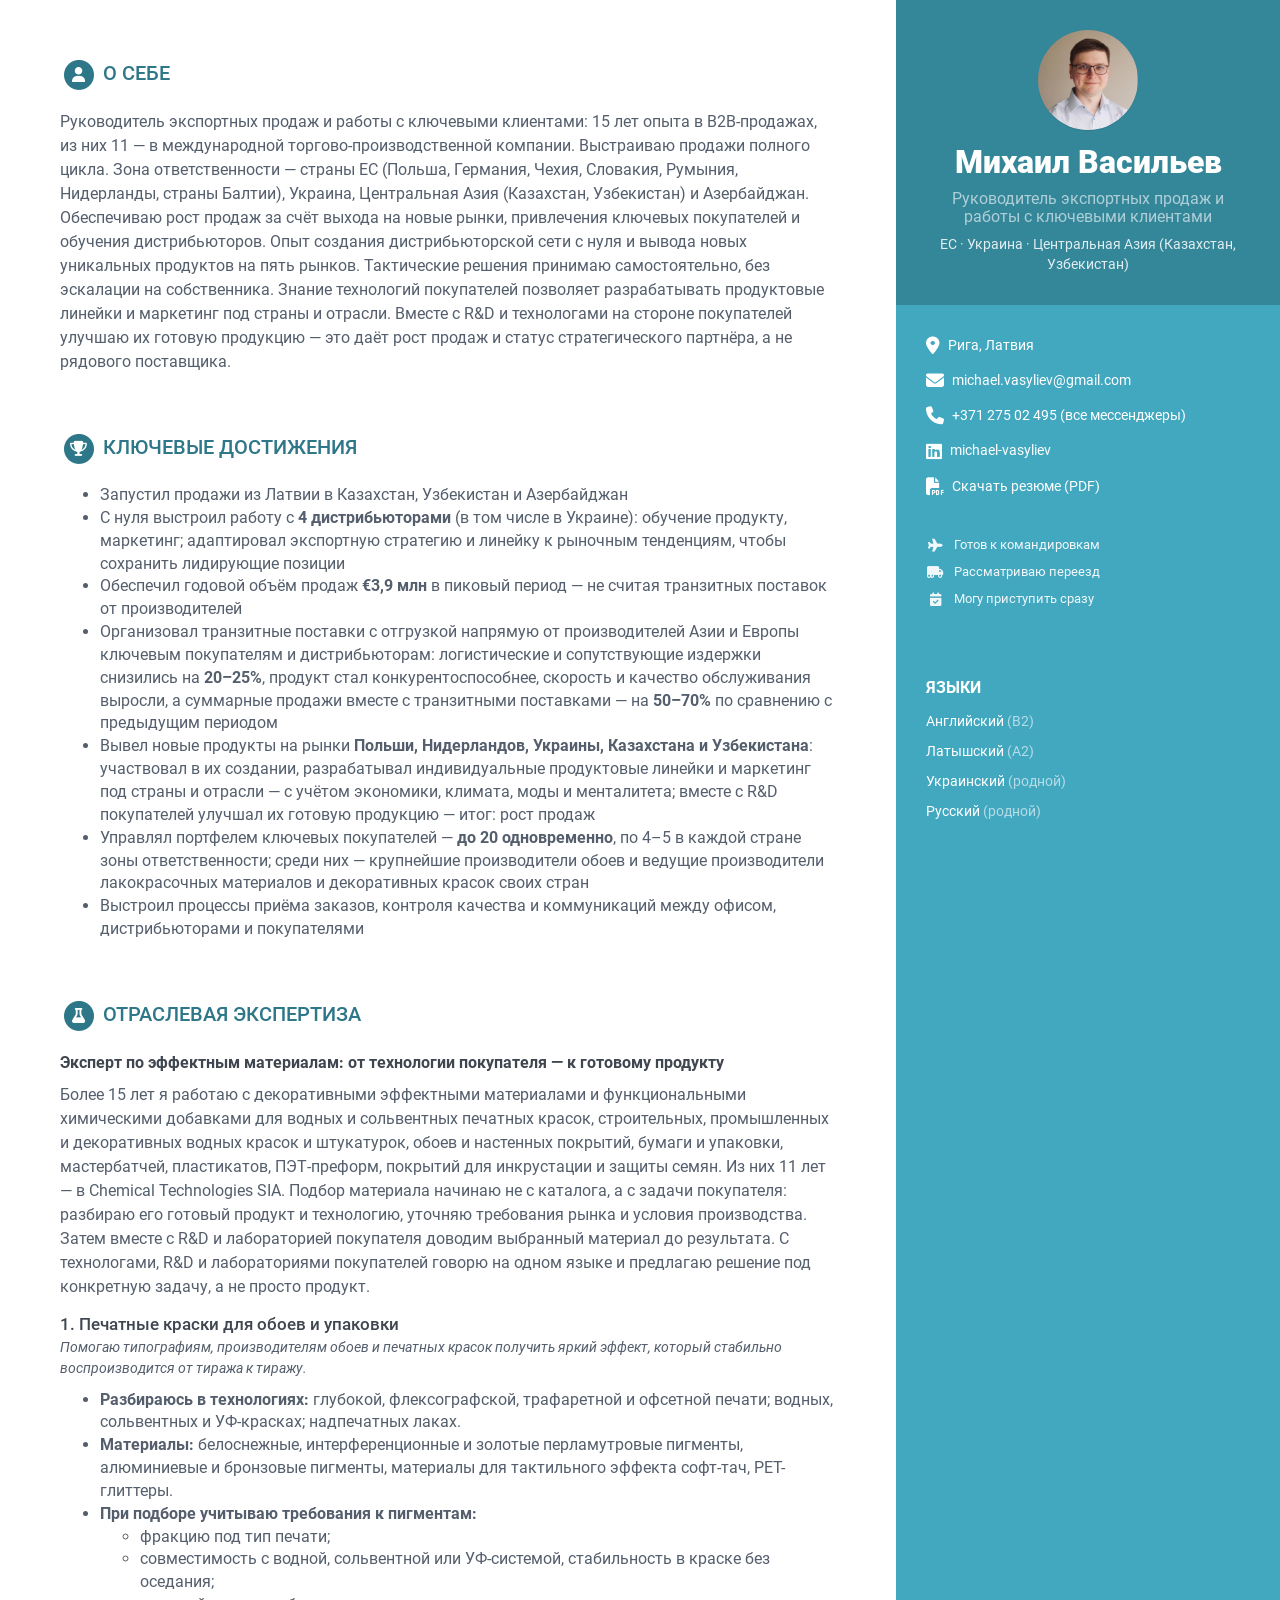
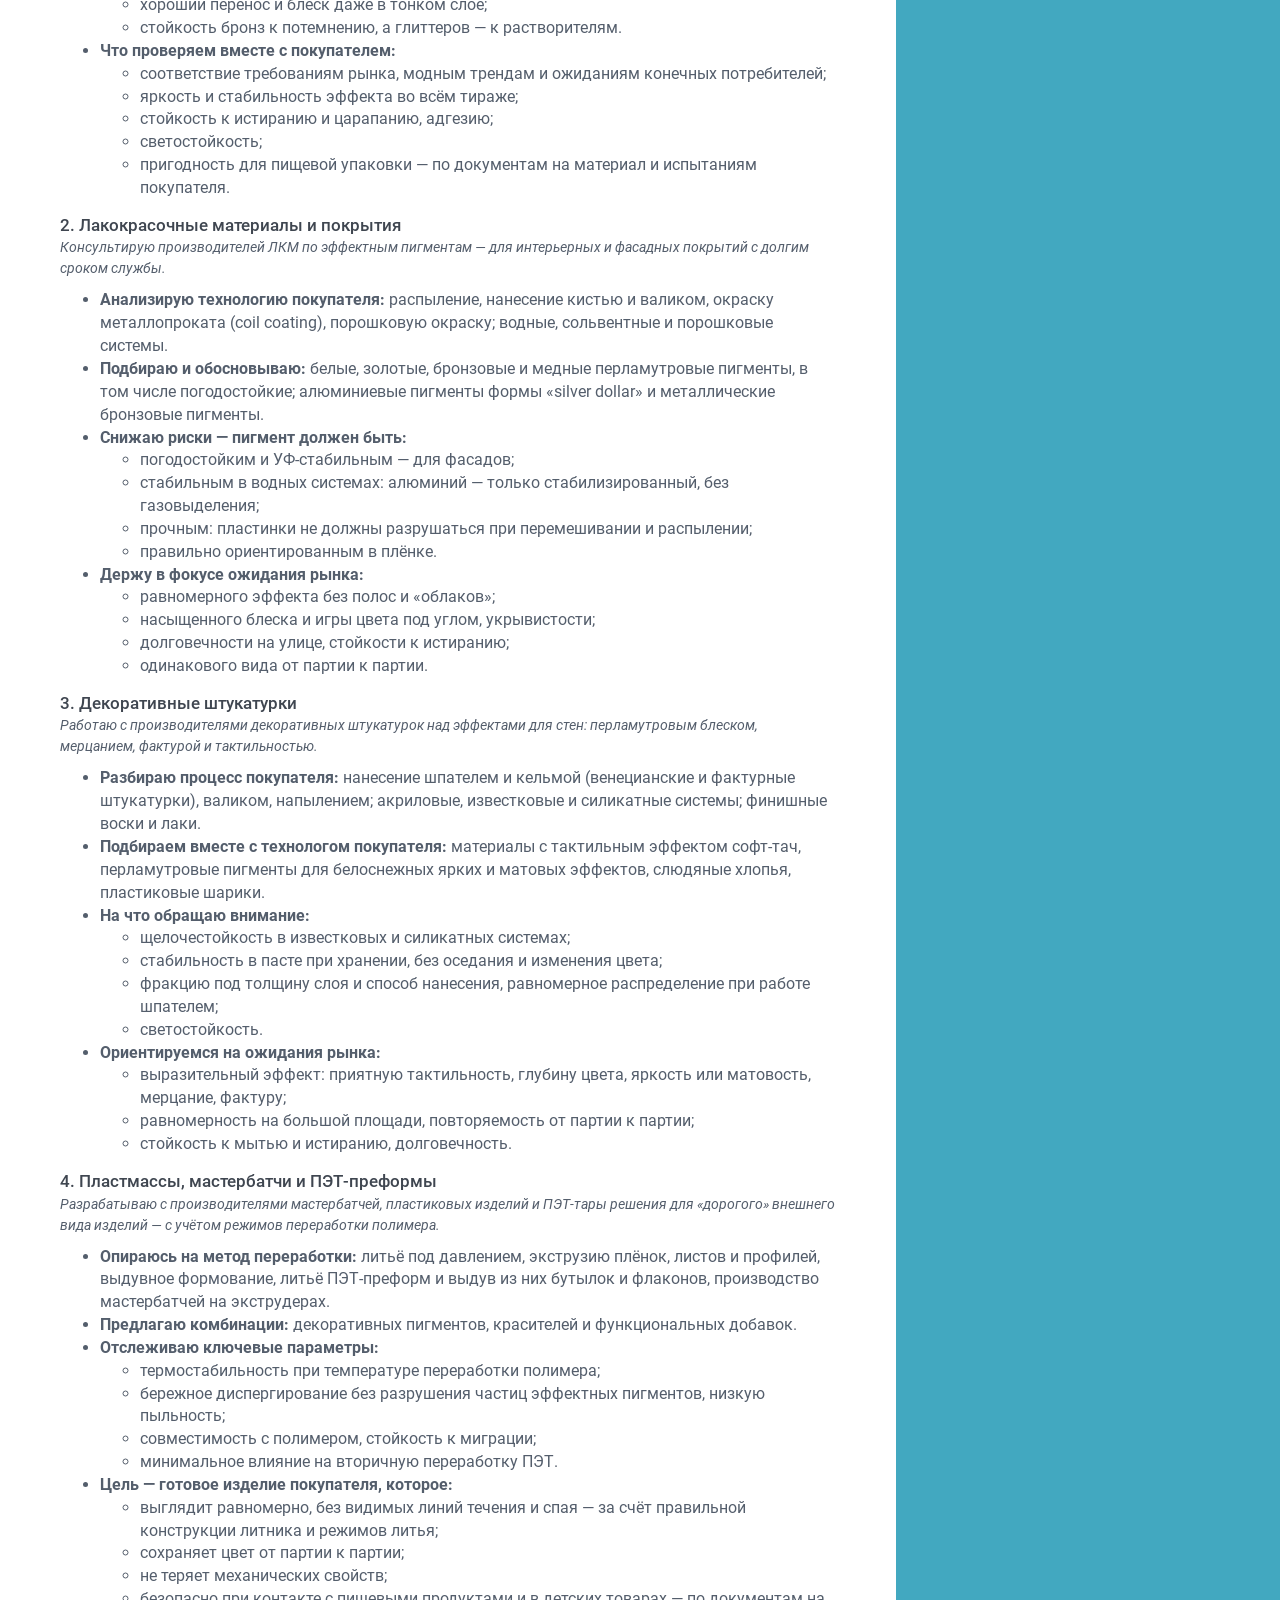
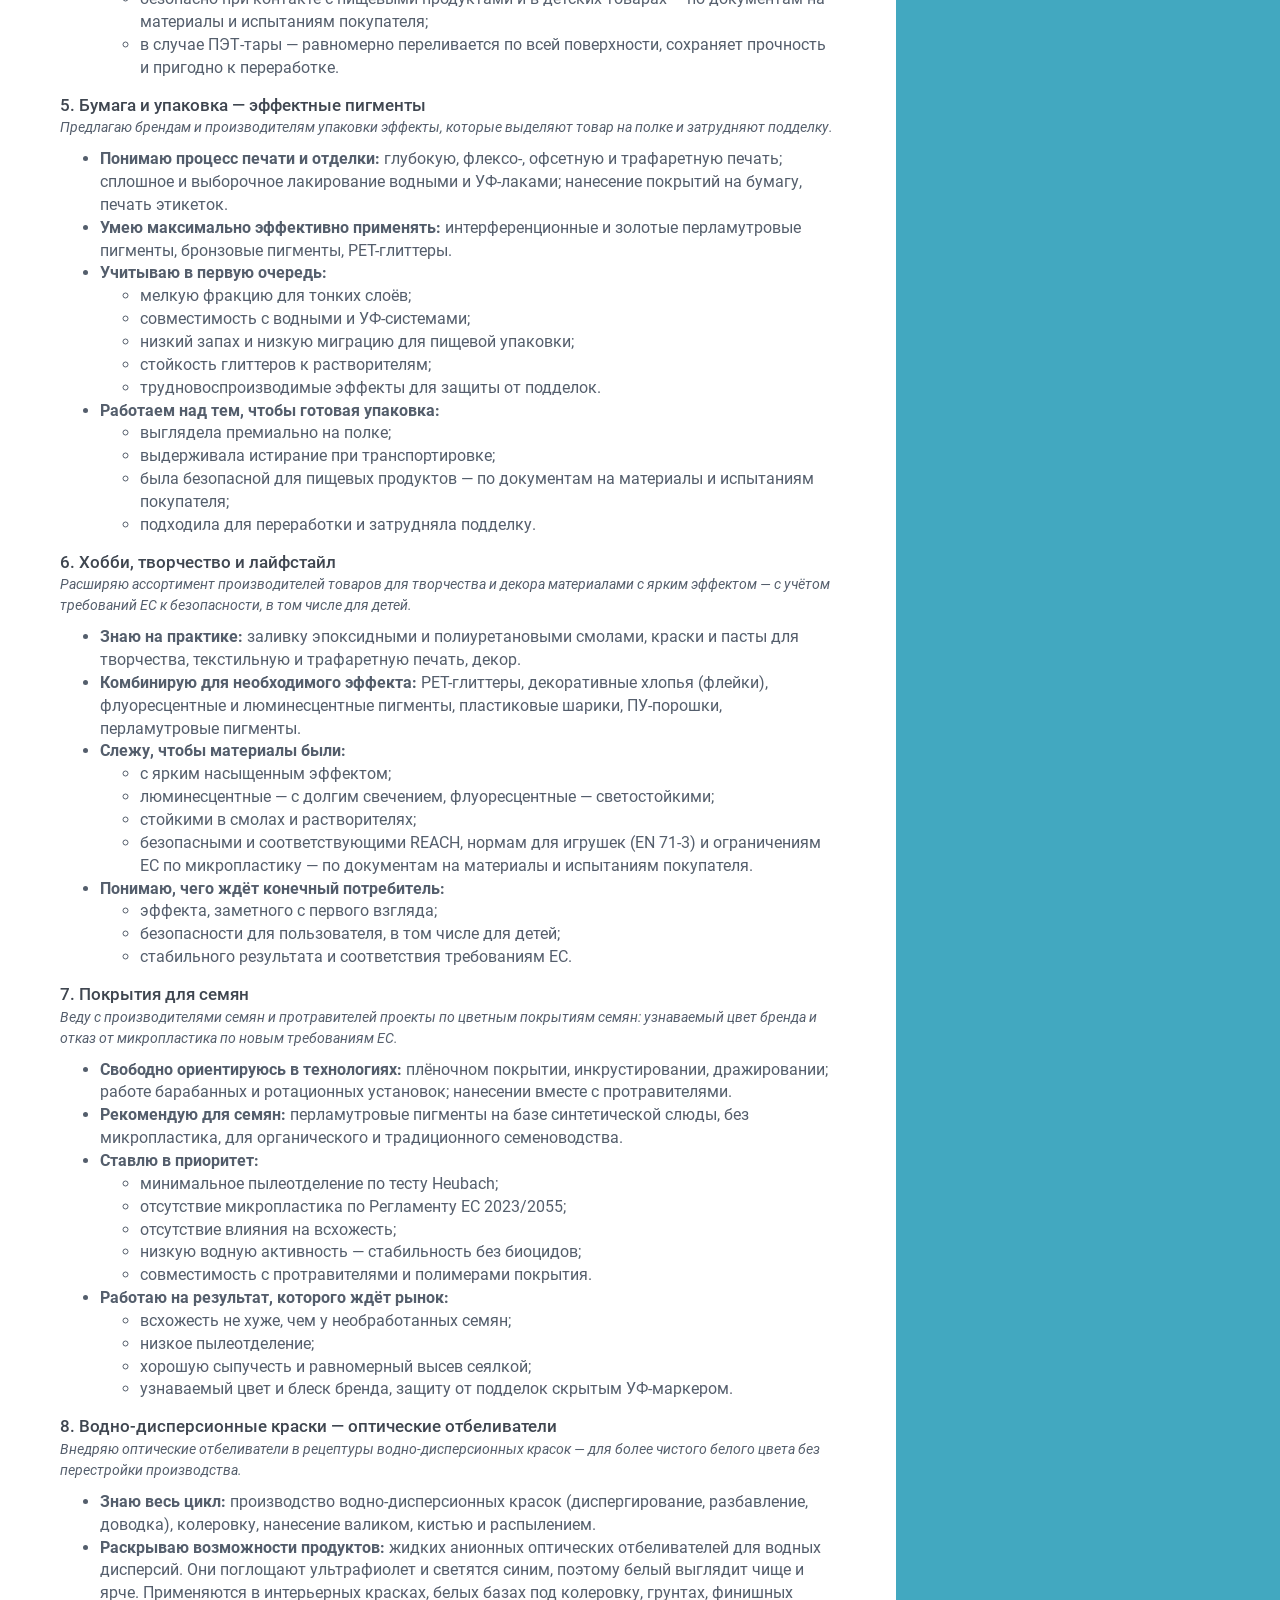
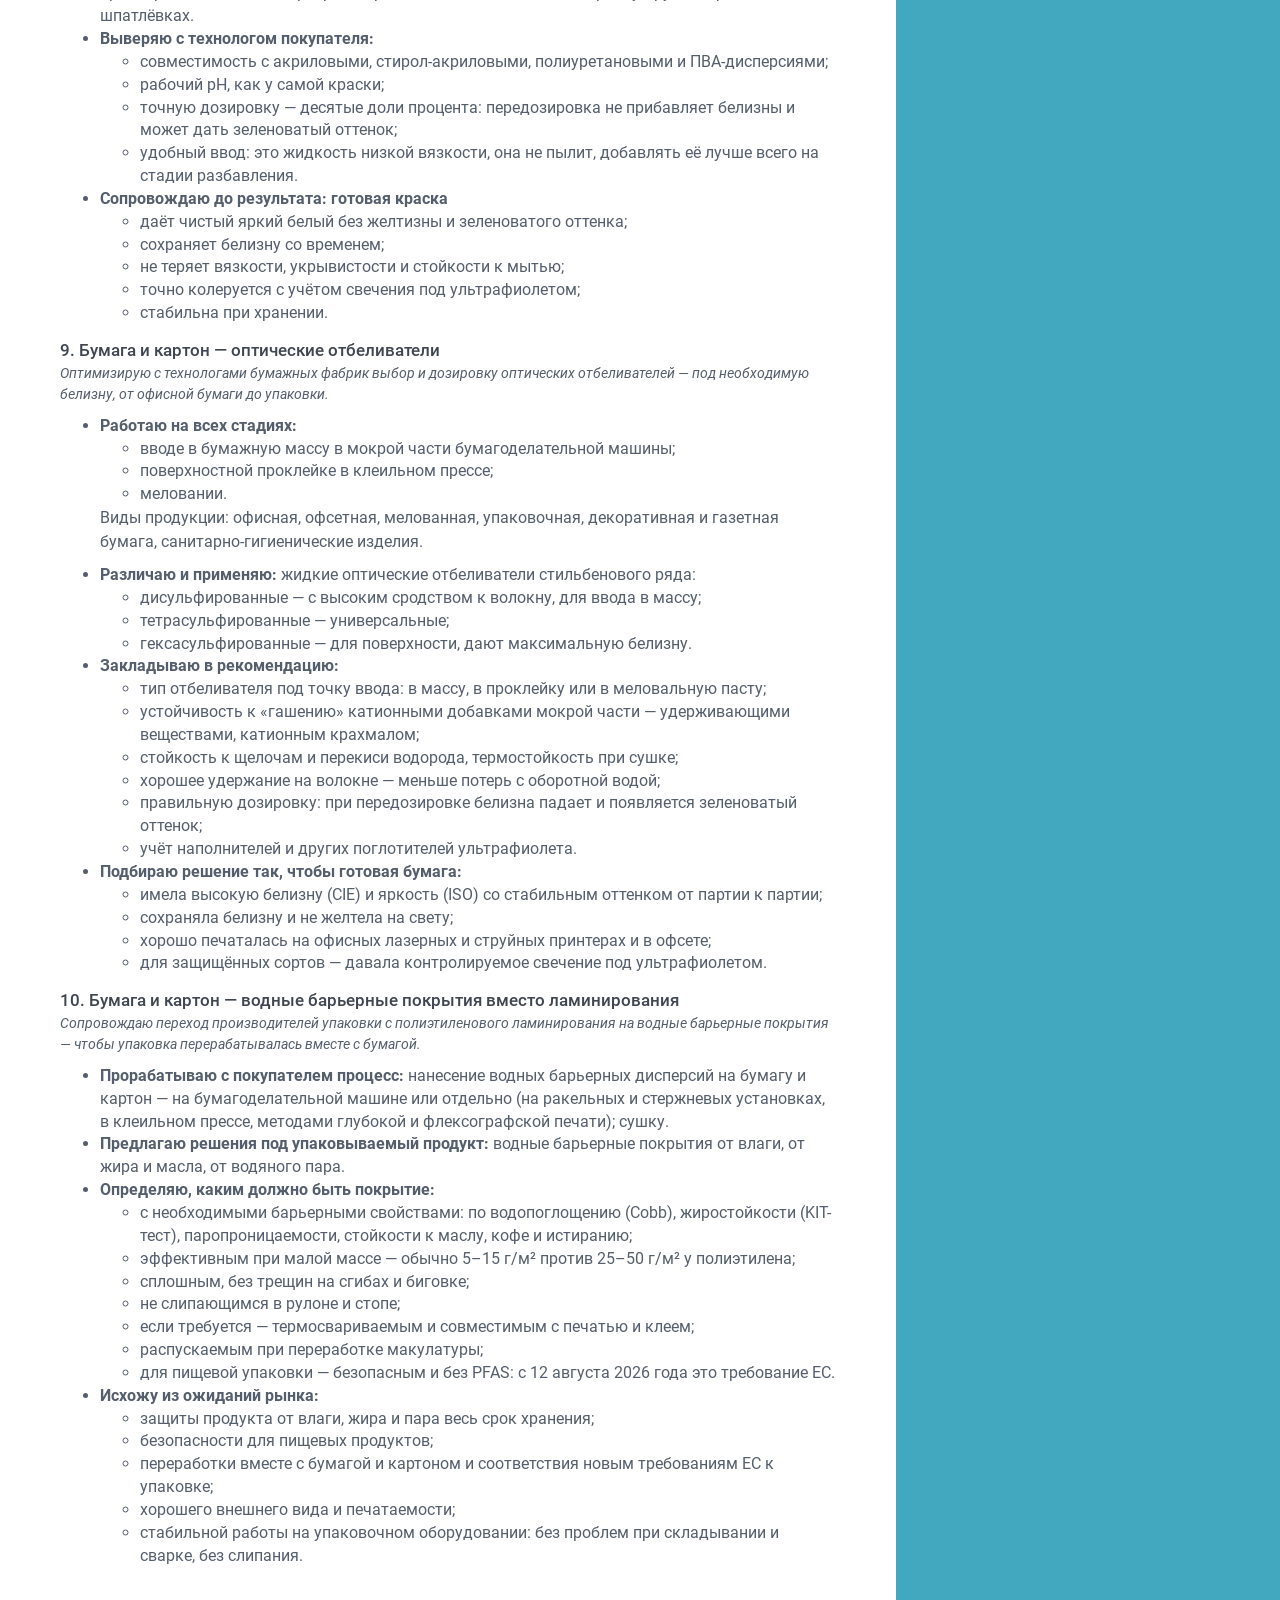
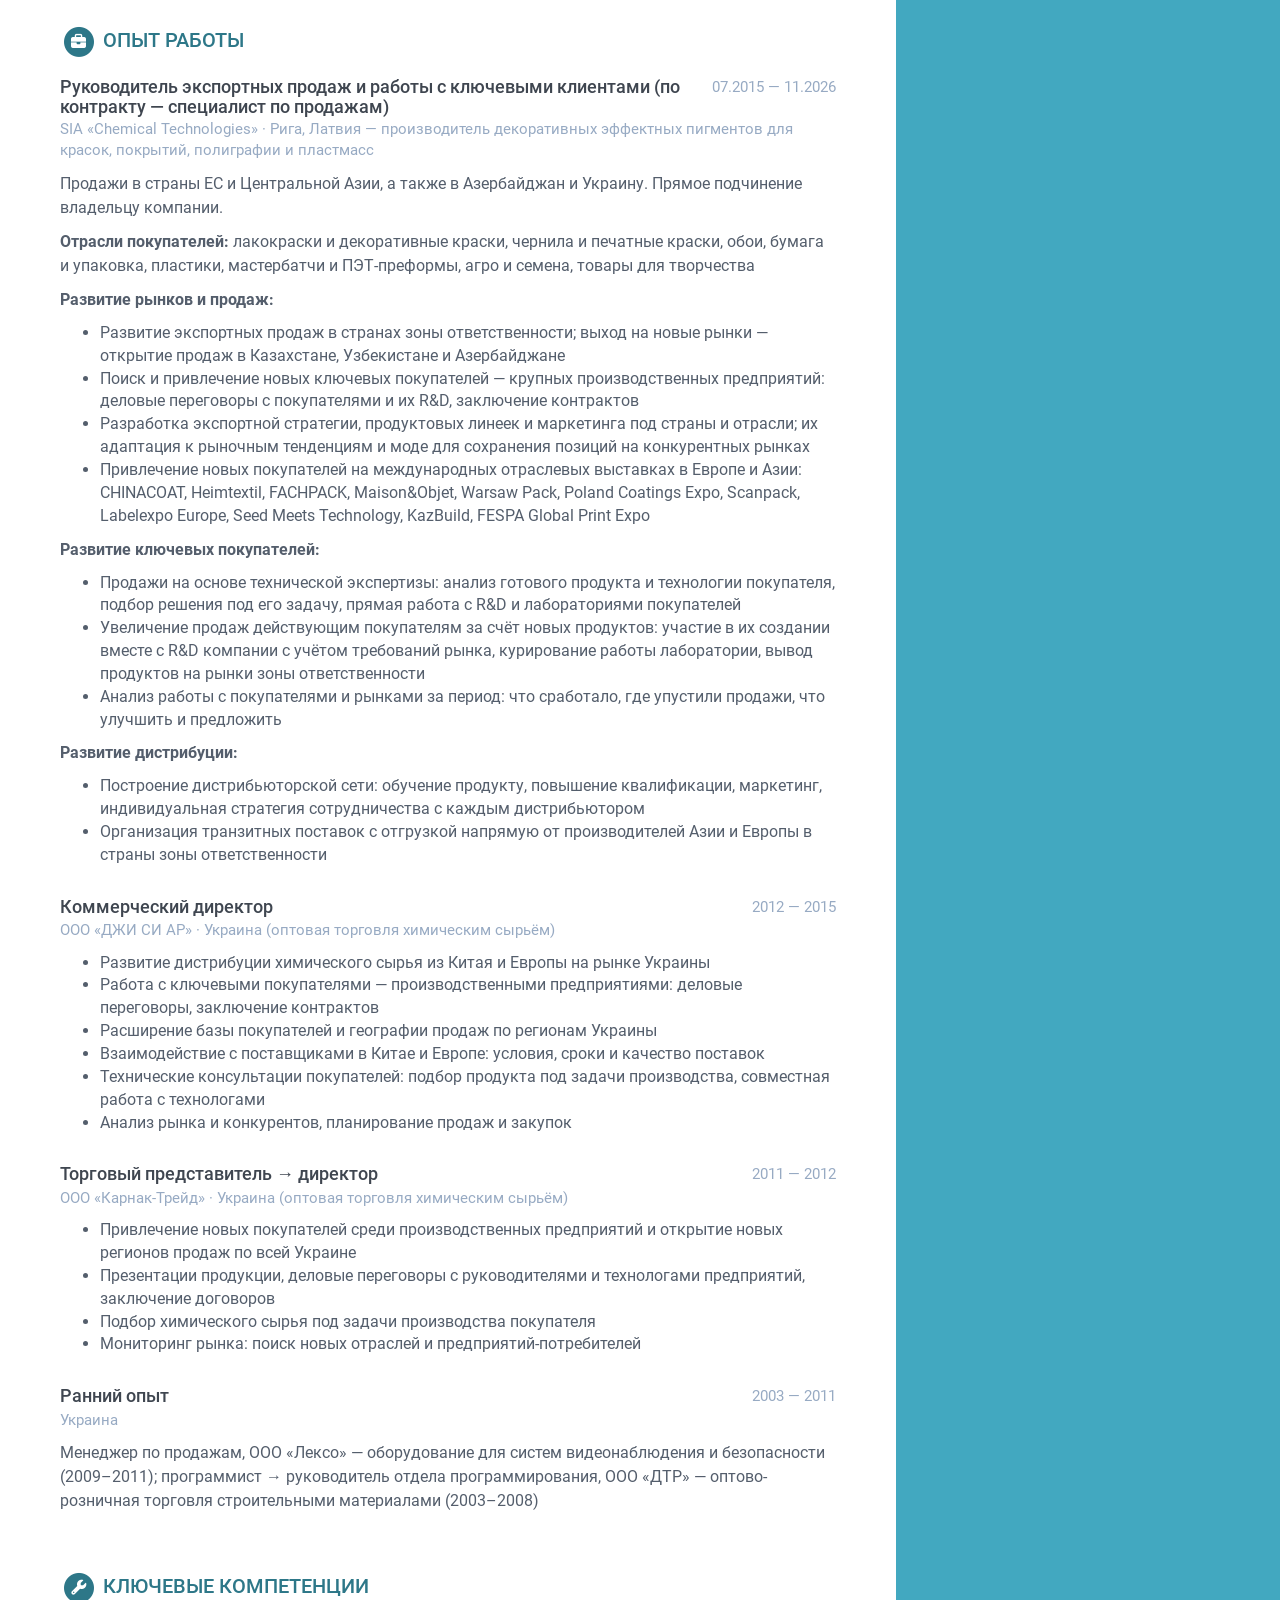
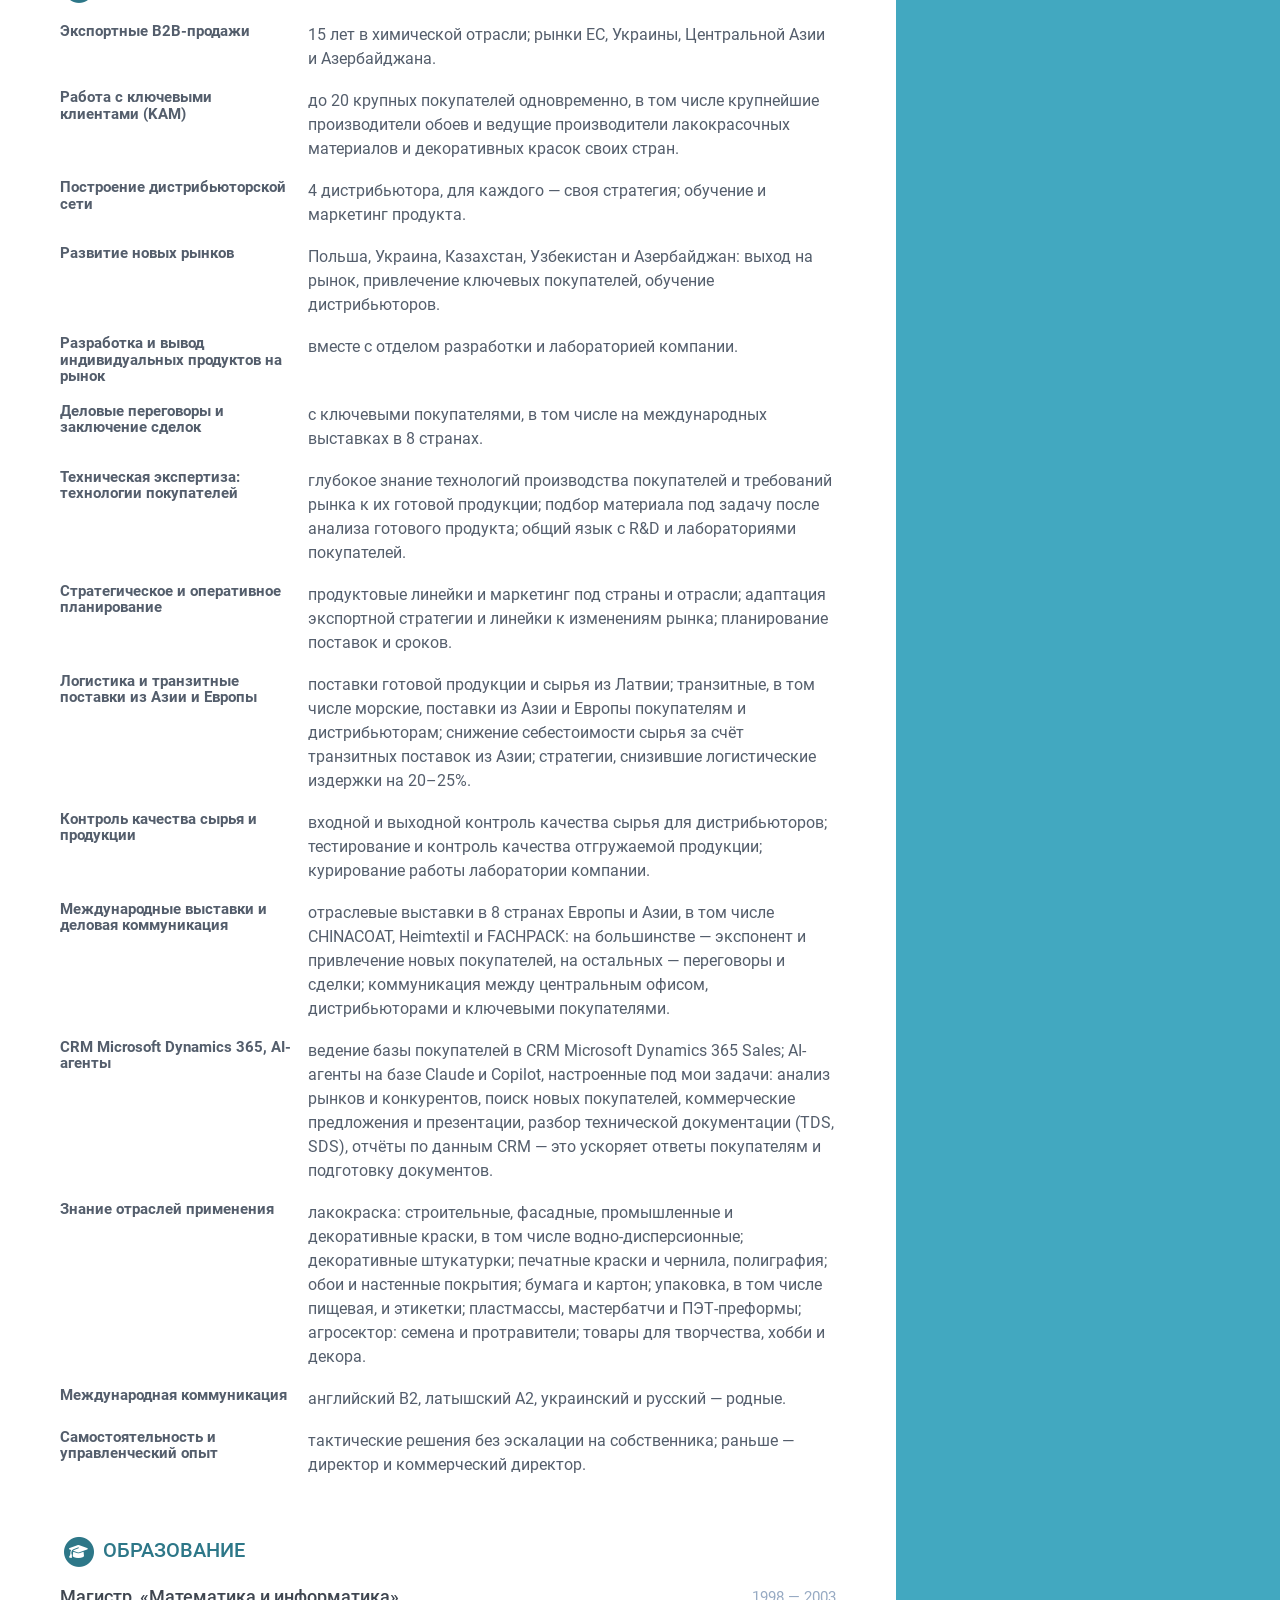
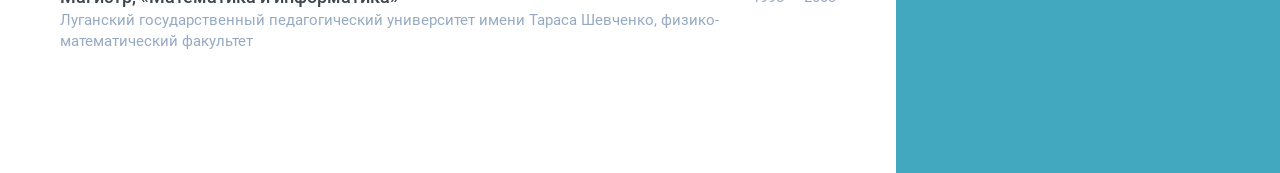
==== commit dda33041: "Сайт: компетенция «Знание отраслей применения» — полный список отраслей Co-Authored-By: Claude Opus " ====
--- a/print.html
+++ b/print.html
@@ -797,8 +797,8 @@
     </div>
     
     <div class="item">
-      <h3 class="level-title">Знание рынков применения</h3>
-      <div class="details"><p>лакокраски, чернила и печатные краски, обои, пластики, мастербатчи и ПЭТ-преформы, бумага, упаковка, агро и семена.</p>
+      <h3 class="level-title">Знание отраслей применения</h3>
+      <div class="details"><p>лакокраска: строительные, фасадные, промышленные и декоративные краски, в том числе водно-дисперсионные; декоративные штукатурки; печатные краски и чернила, полиграфия; обои и настенные покрытия; бумага и картон; упаковка, в том числе пищевая, и этикетки; пластмассы, мастербатчи и ПЭТ-преформы; агросектор: семена и протравители; товары для творчества, хобби и декора.</p>
 </div>
     </div>
     
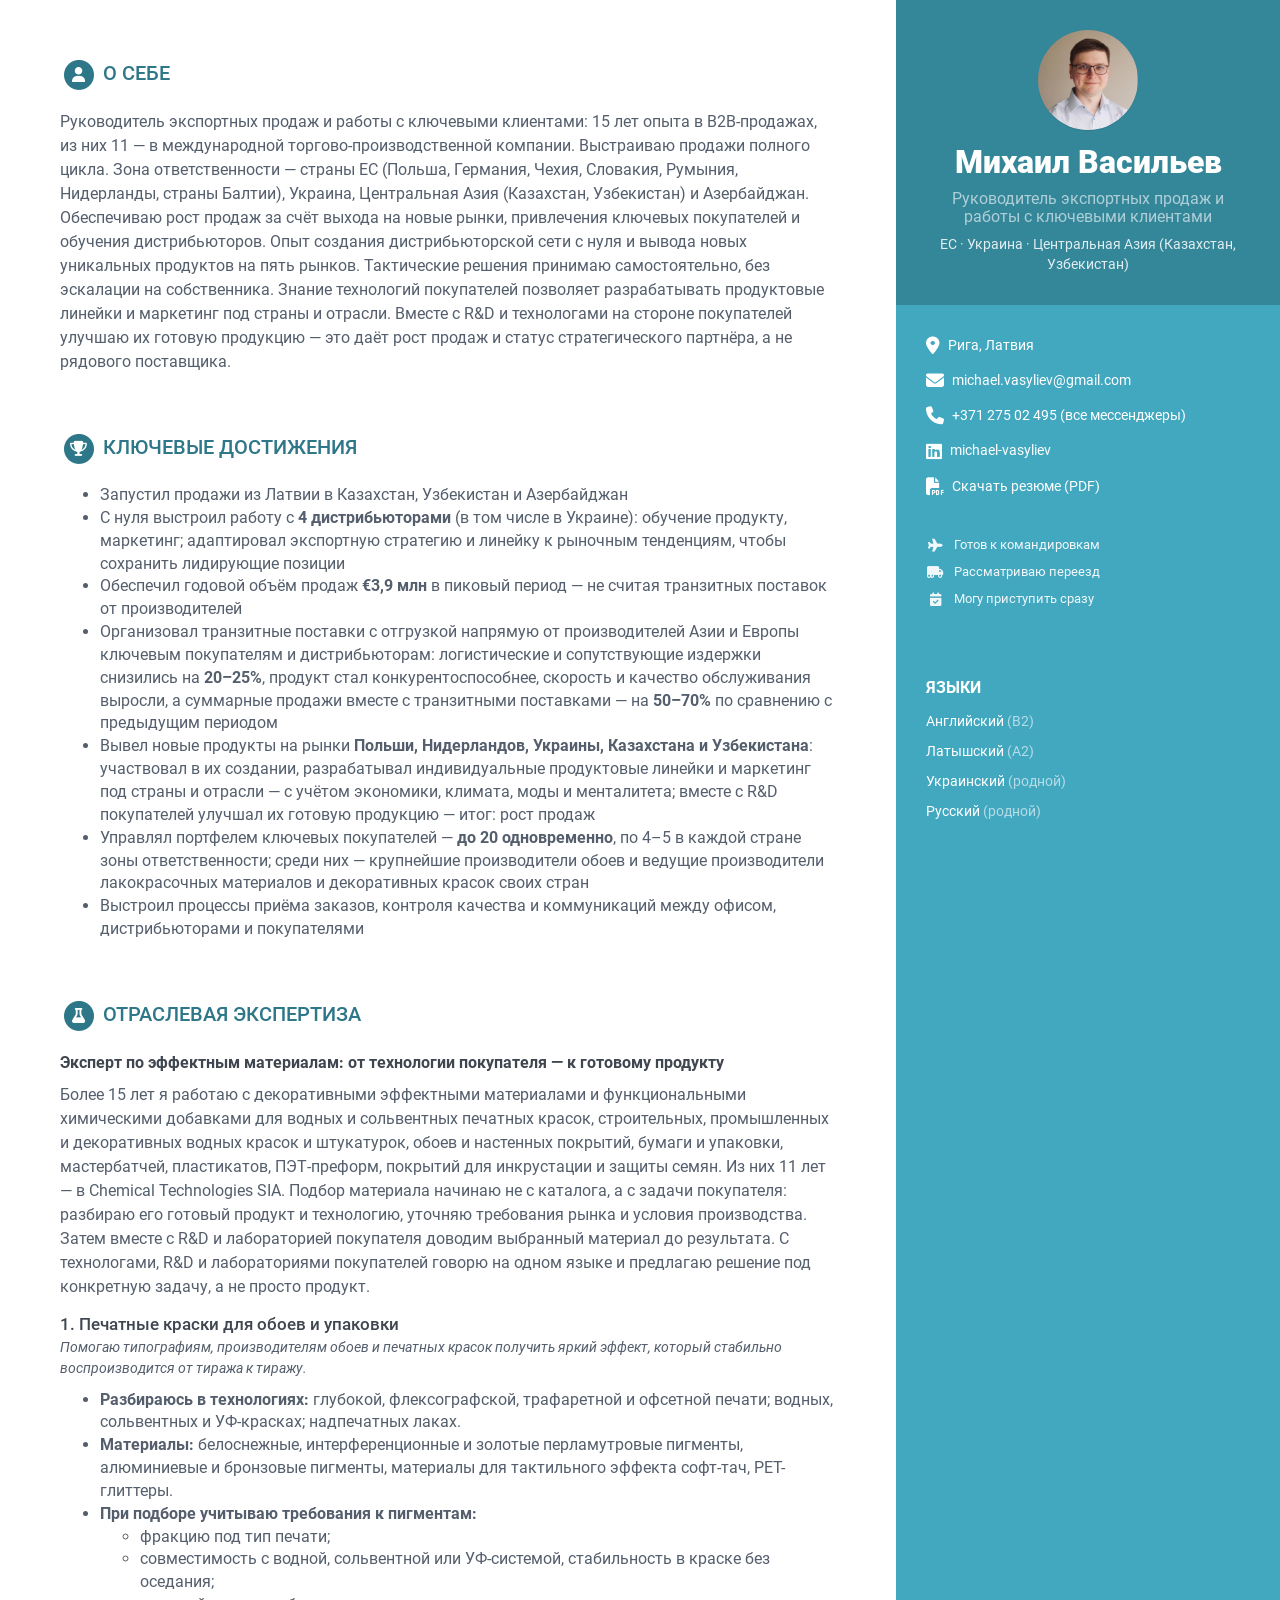
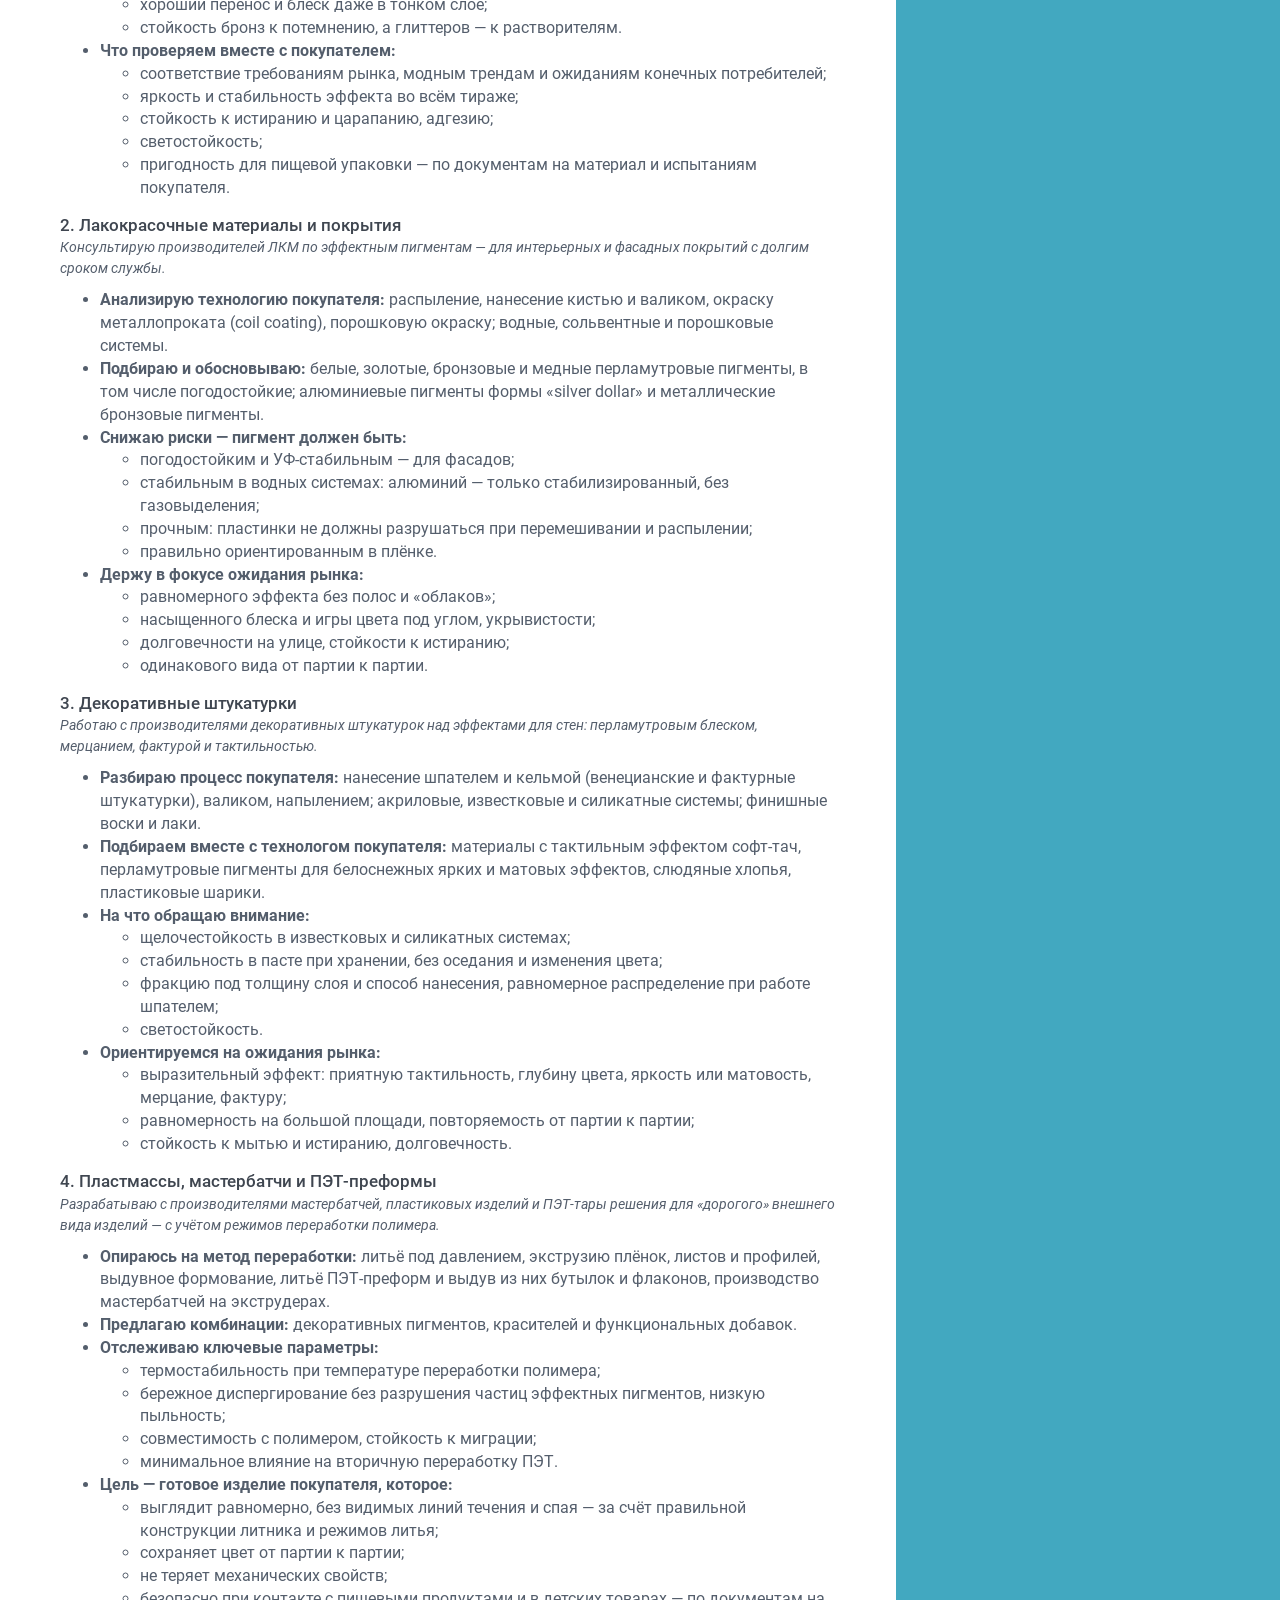
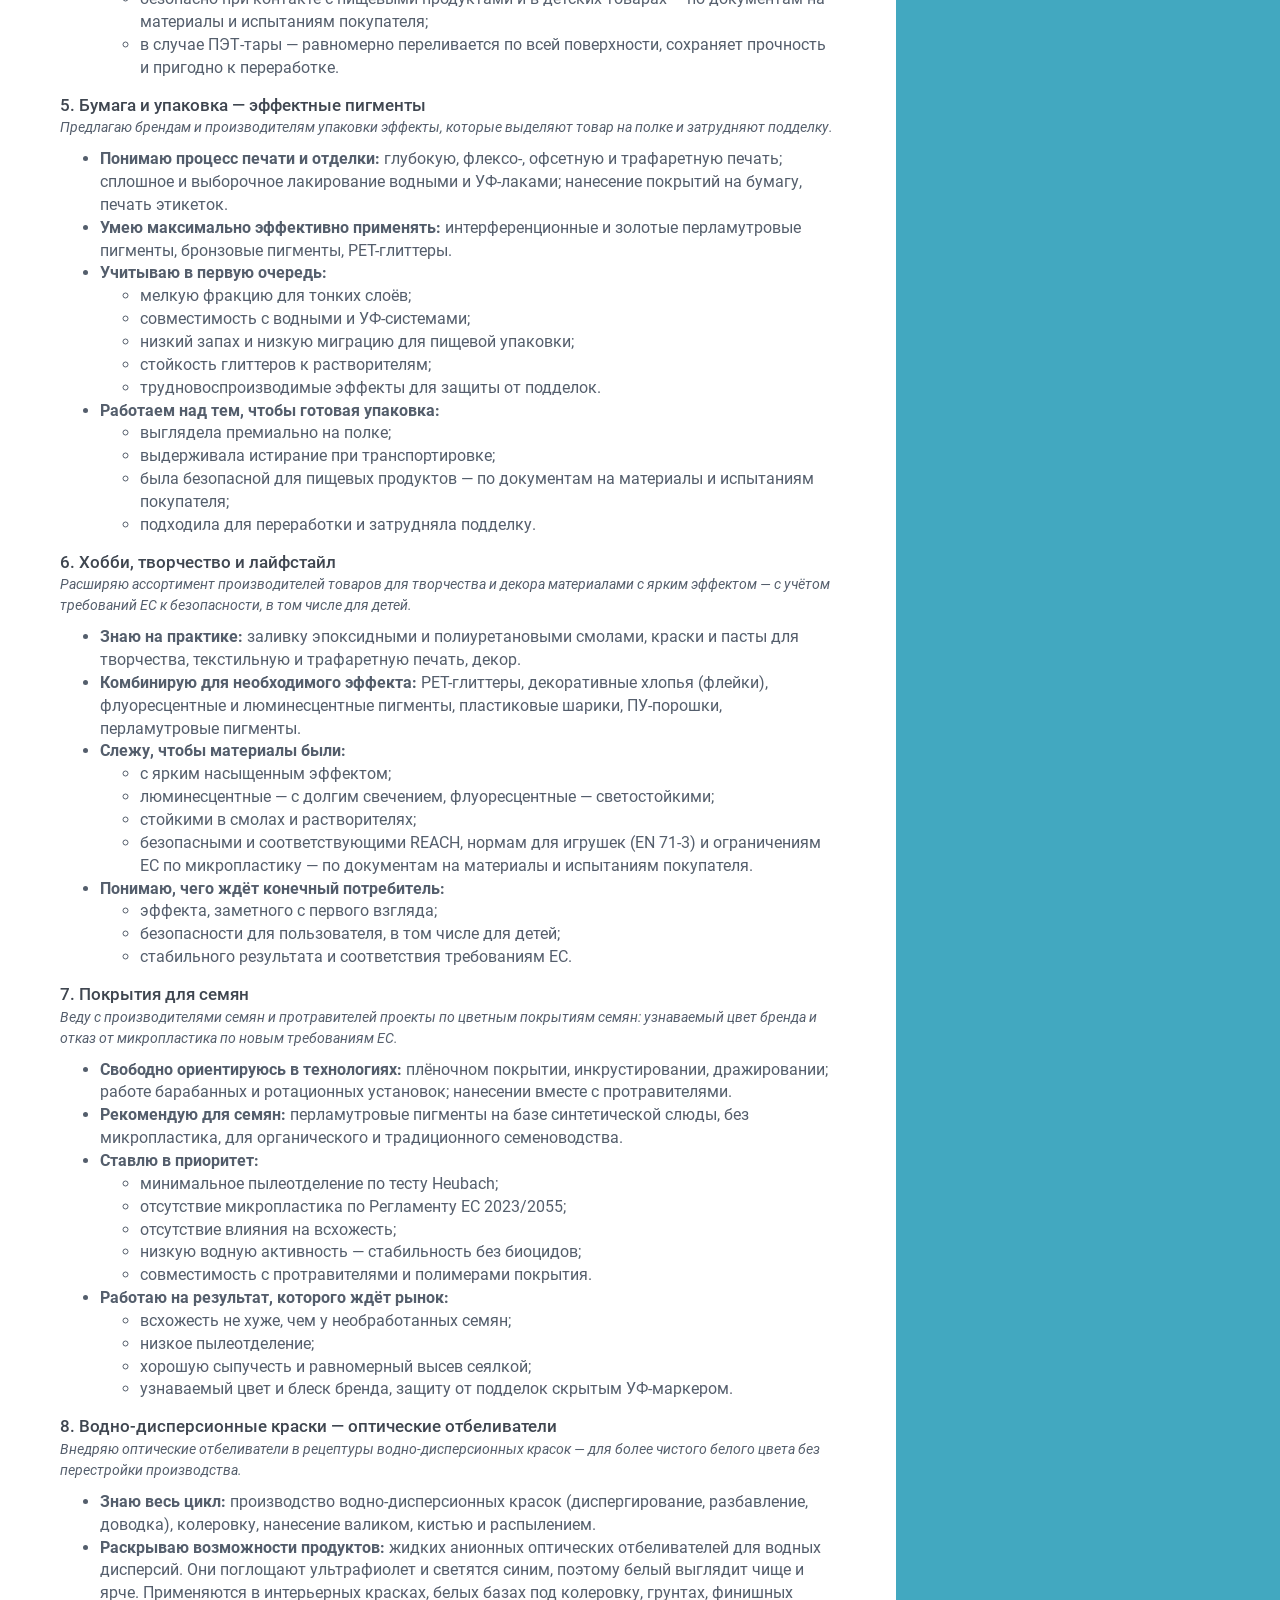
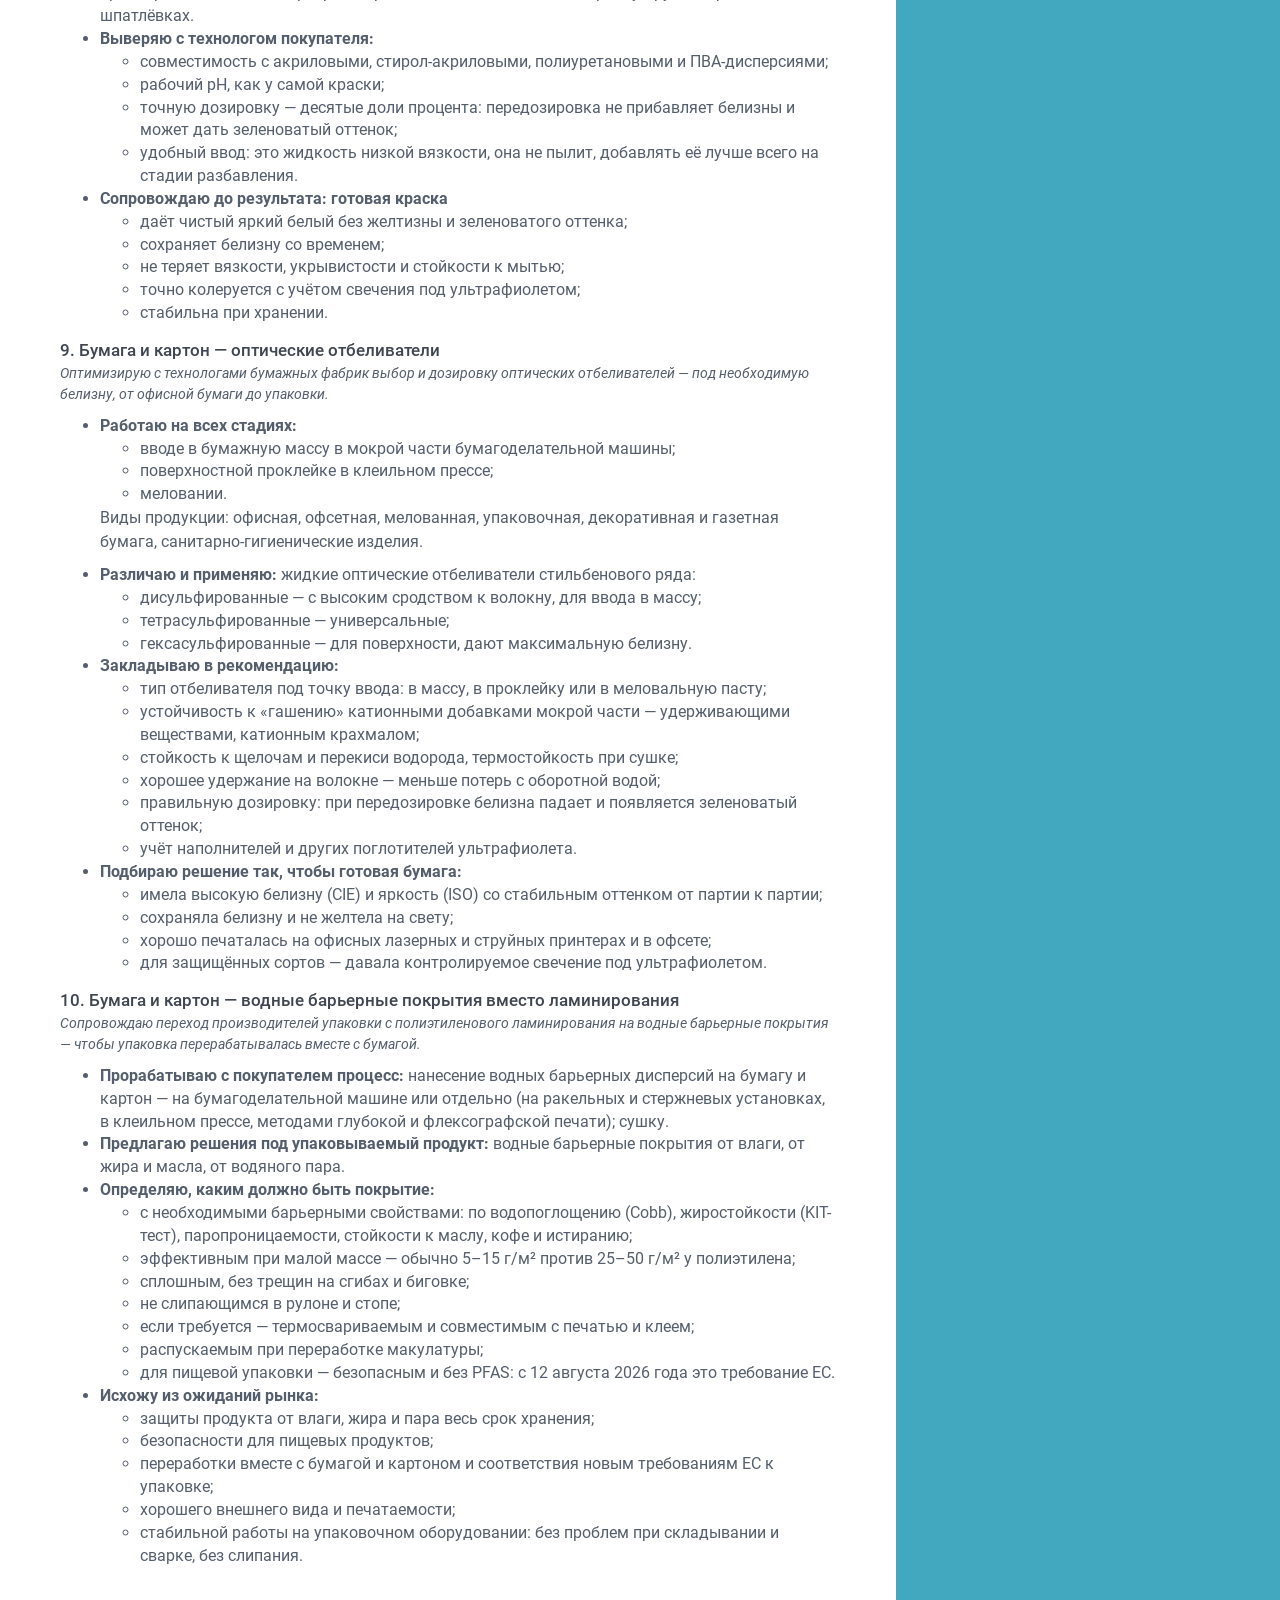
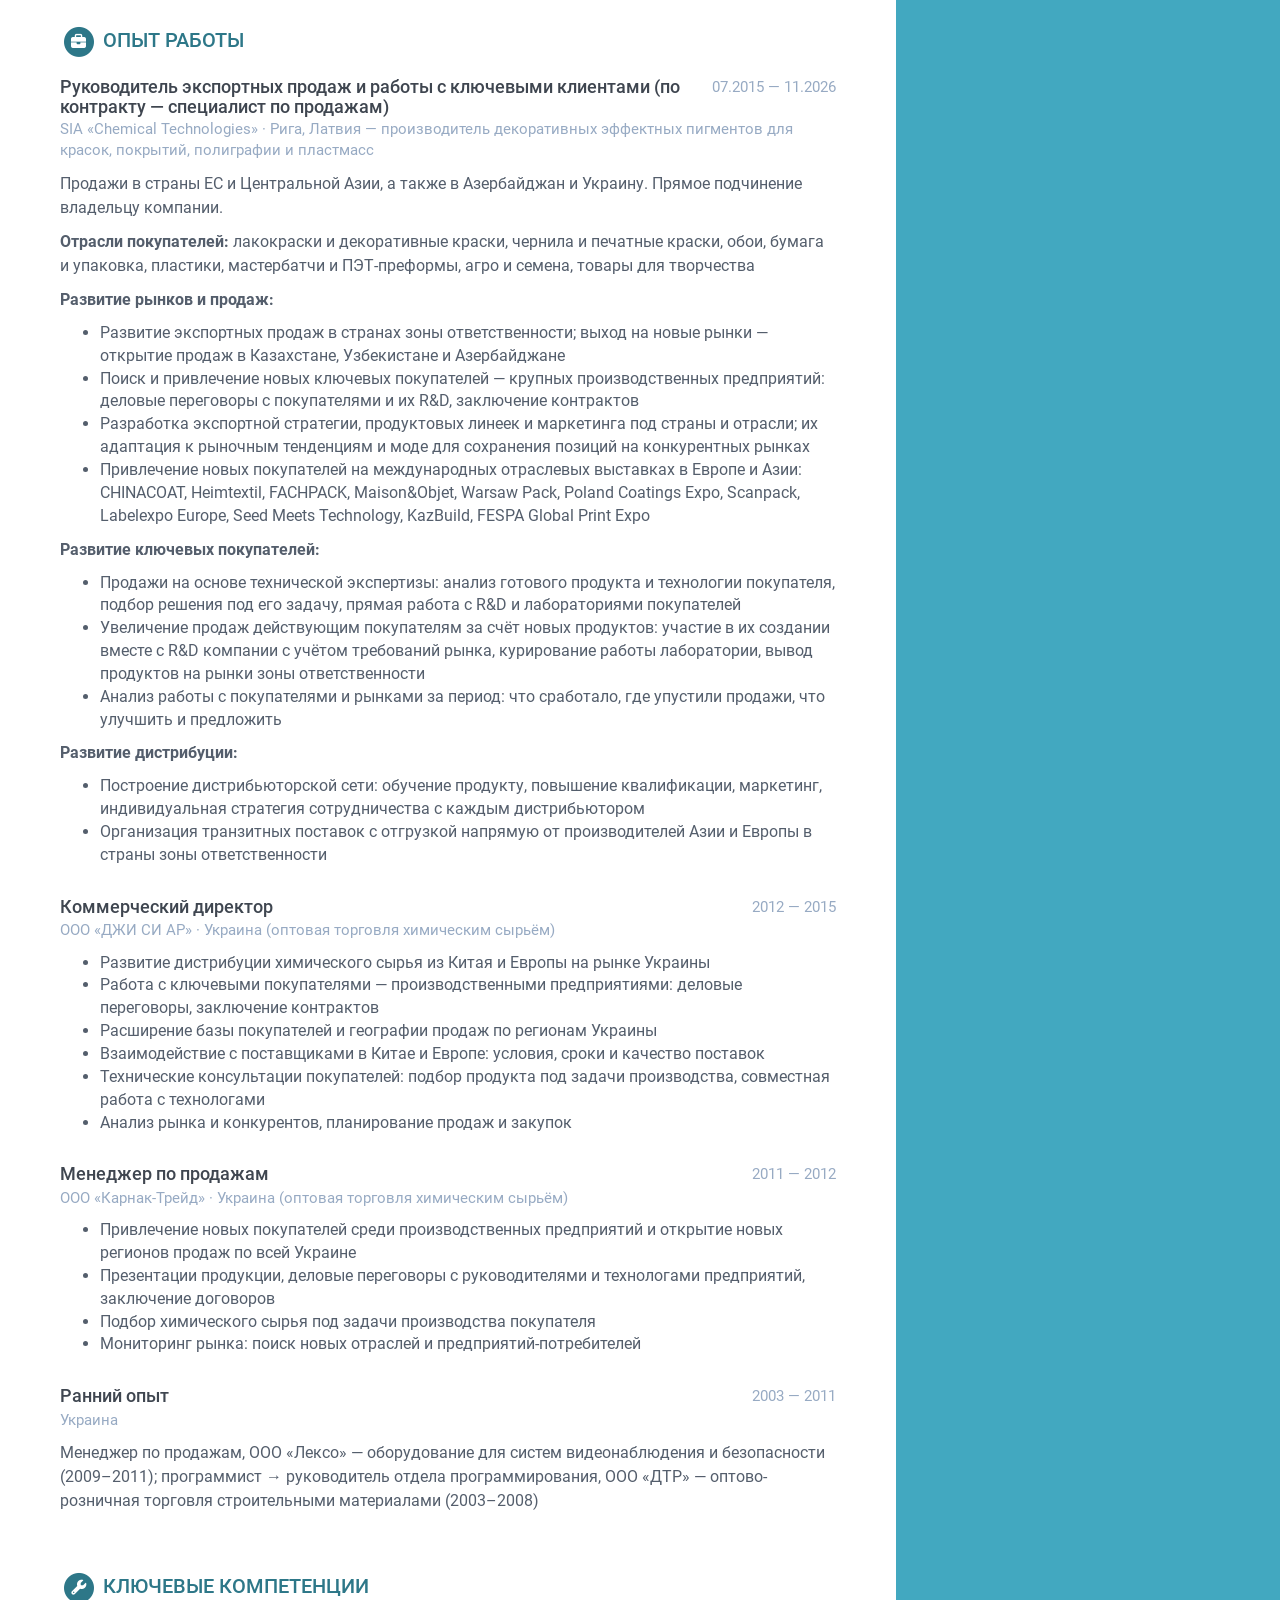
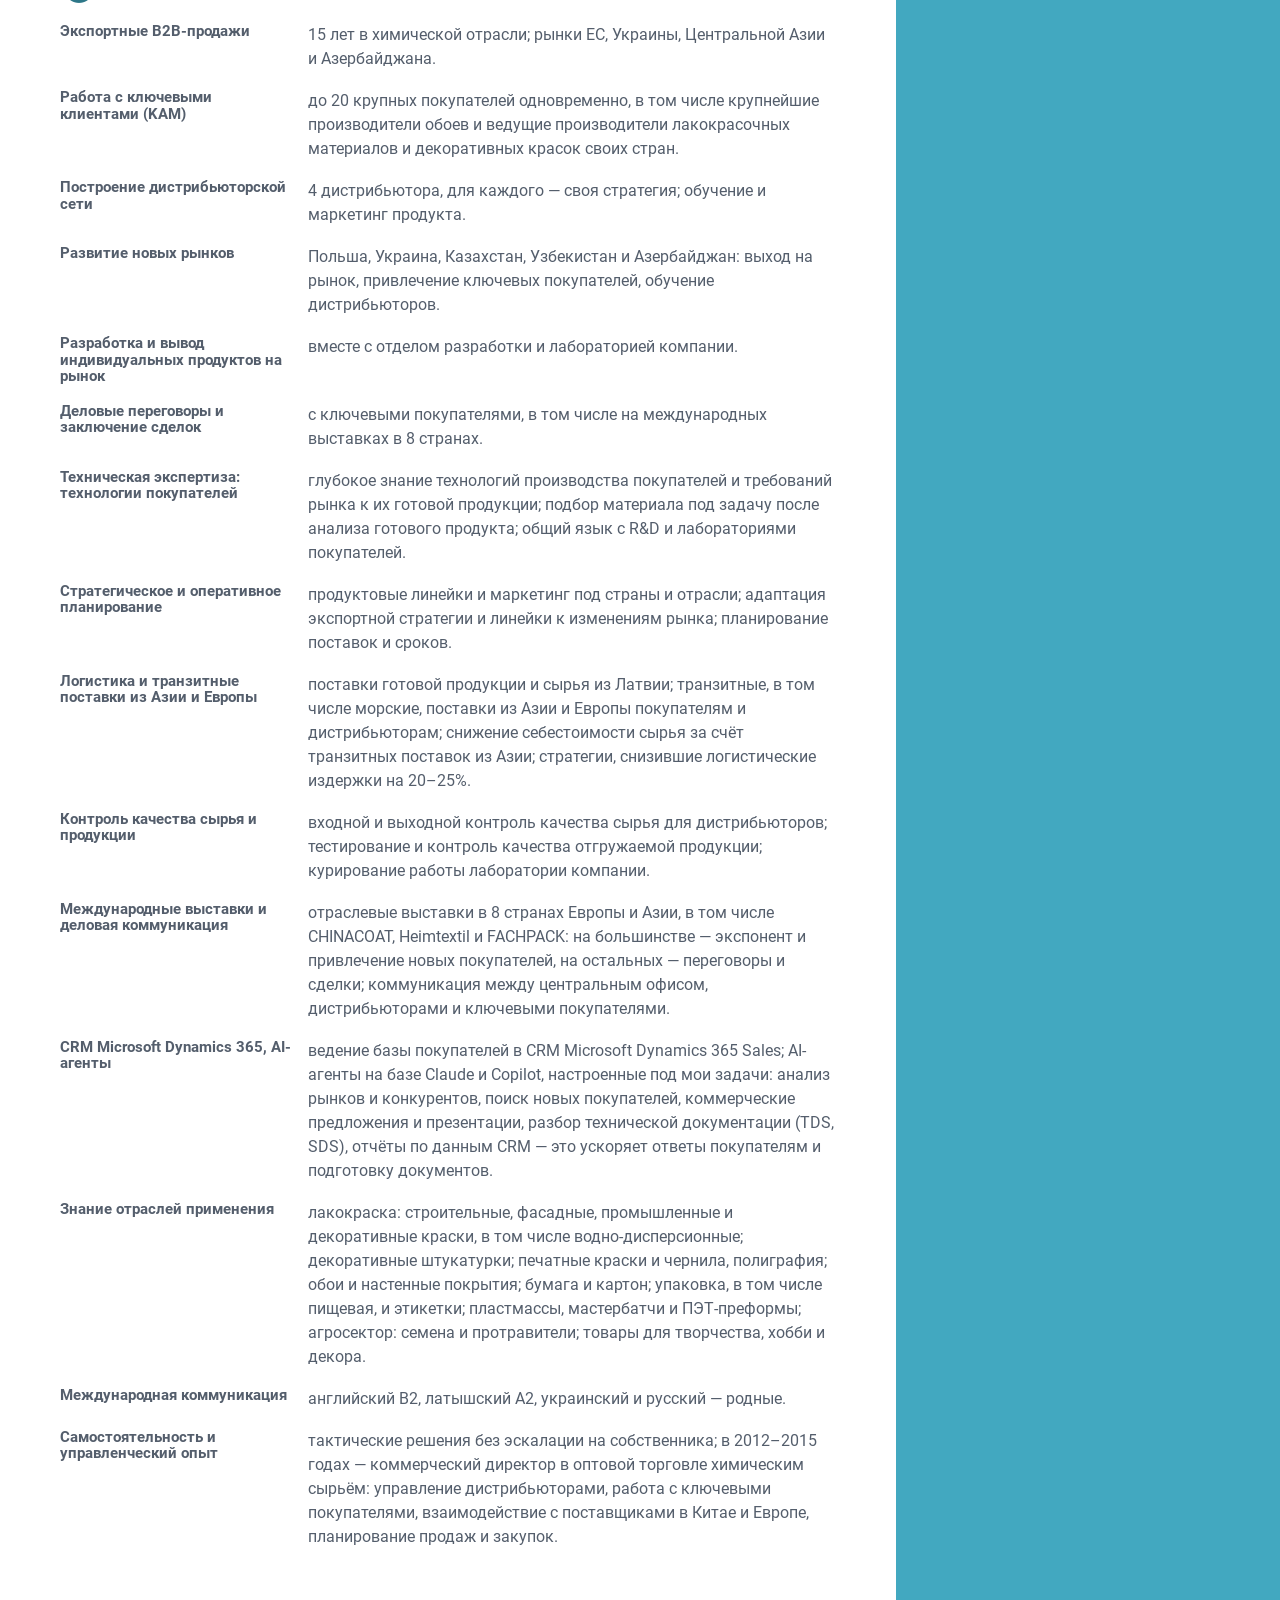
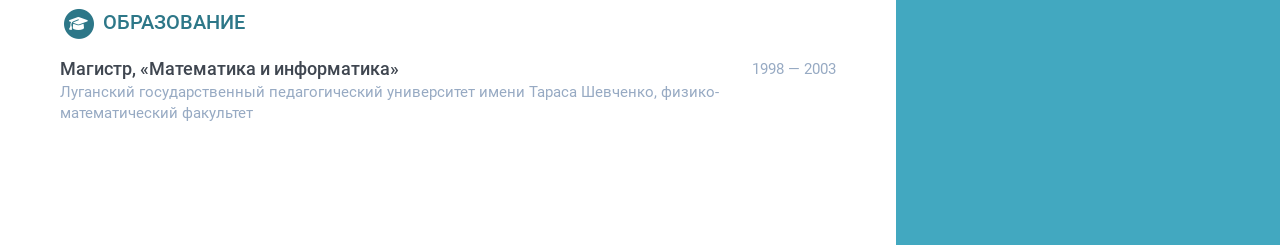
==== commit 9bb83540: "Сайт и резюме: «Карнак-Трейд» — менеджер по продажам; компетенция «Самостоятельность и управленчески" ====
--- a/print.html
+++ b/print.html
@@ -666,7 +666,7 @@
     <div class="meta">
 
       <div class="upper-row">
-        <h3 class="job-title">Торговый представитель → директор</h3>
+        <h3 class="job-title">Менеджер по продажам</h3>
         <div class="time">2011 — 2012</div>
       </div><!--//upper-row-->
 
@@ -810,7 +810,7 @@
     
     <div class="item">
       <h3 class="level-title">Самостоятельность и управленческий опыт</h3>
-      <div class="details"><p>тактические решения без эскалации на собственника; раньше — директор и коммерческий директор.</p>
+      <div class="details"><p>тактические решения без эскалации на собственника; в 2012–2015 годах — коммерческий директор в оптовой торговле химическим сырьём: управление дистрибьюторами, работа с ключевыми покупателями, взаимодействие с поставщиками в Китае и Европе, планирование продаж и закупок.</p>
 </div>
     </div>
     
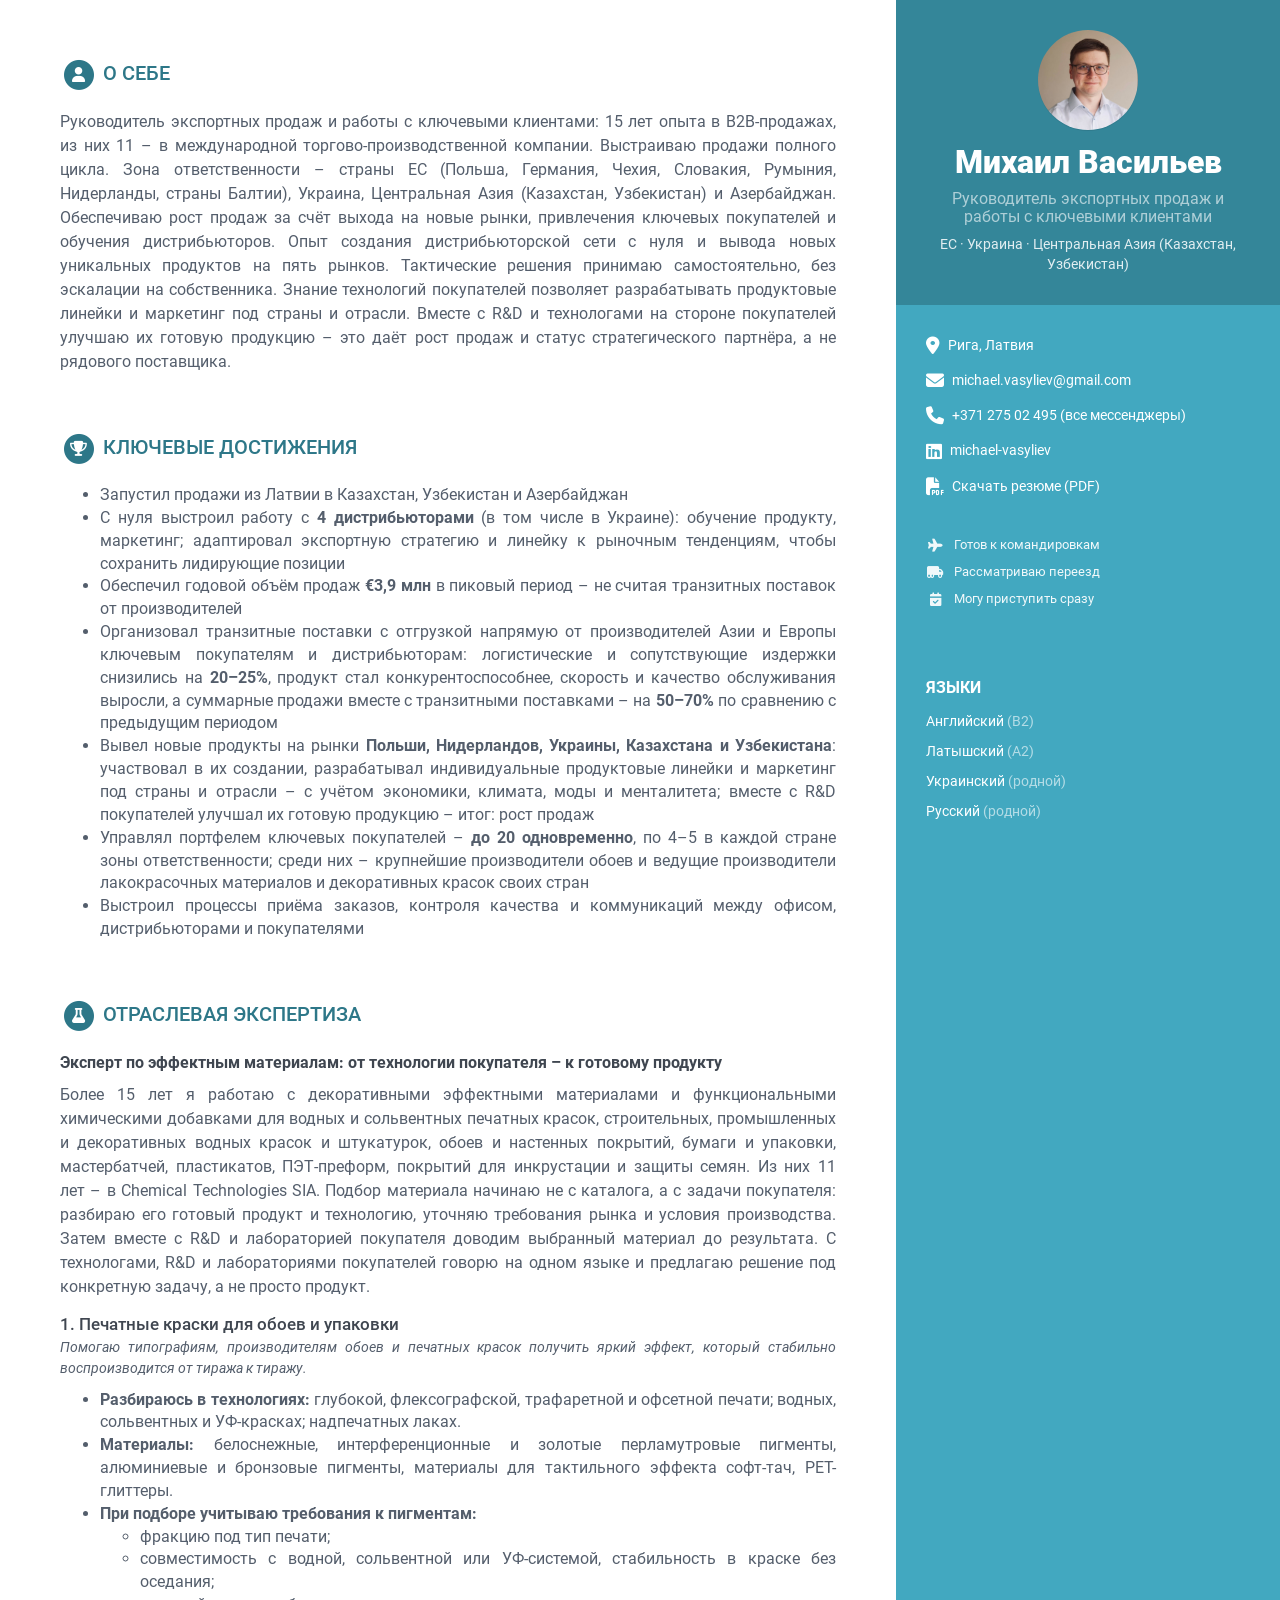
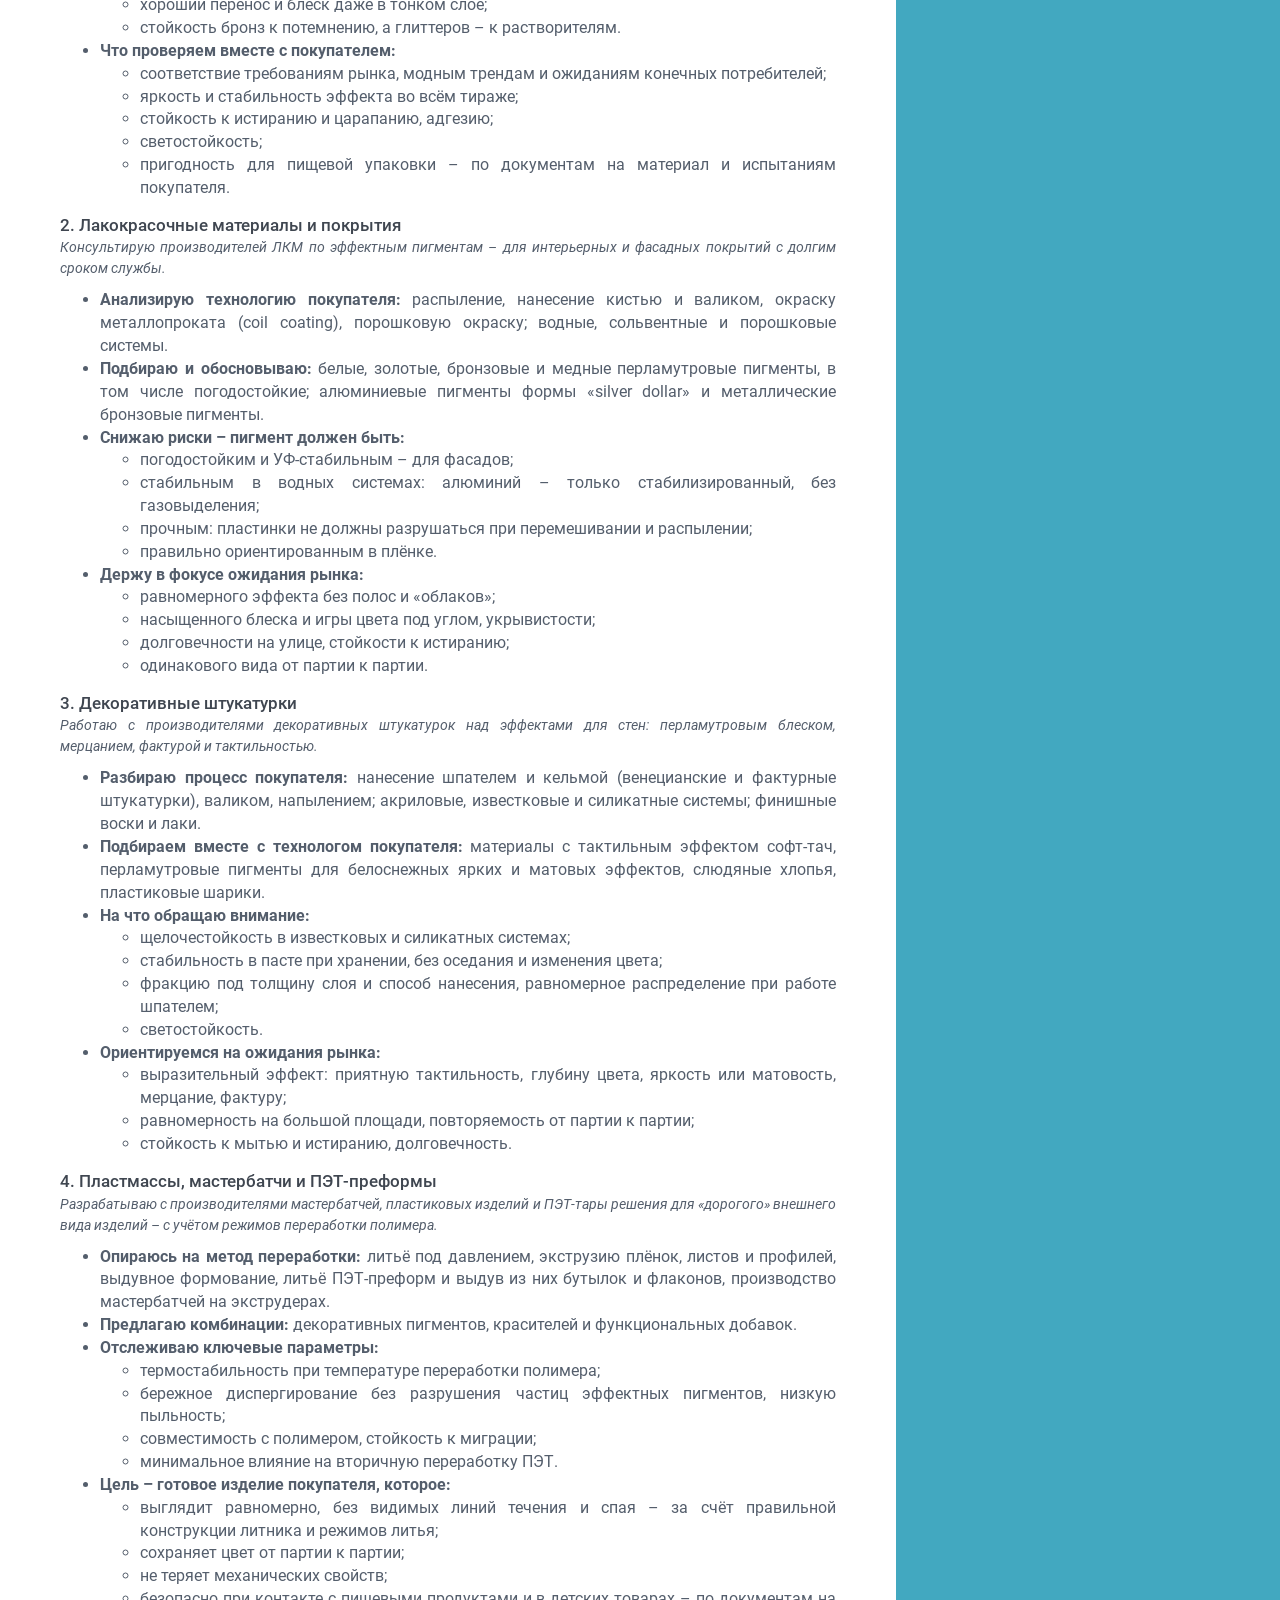
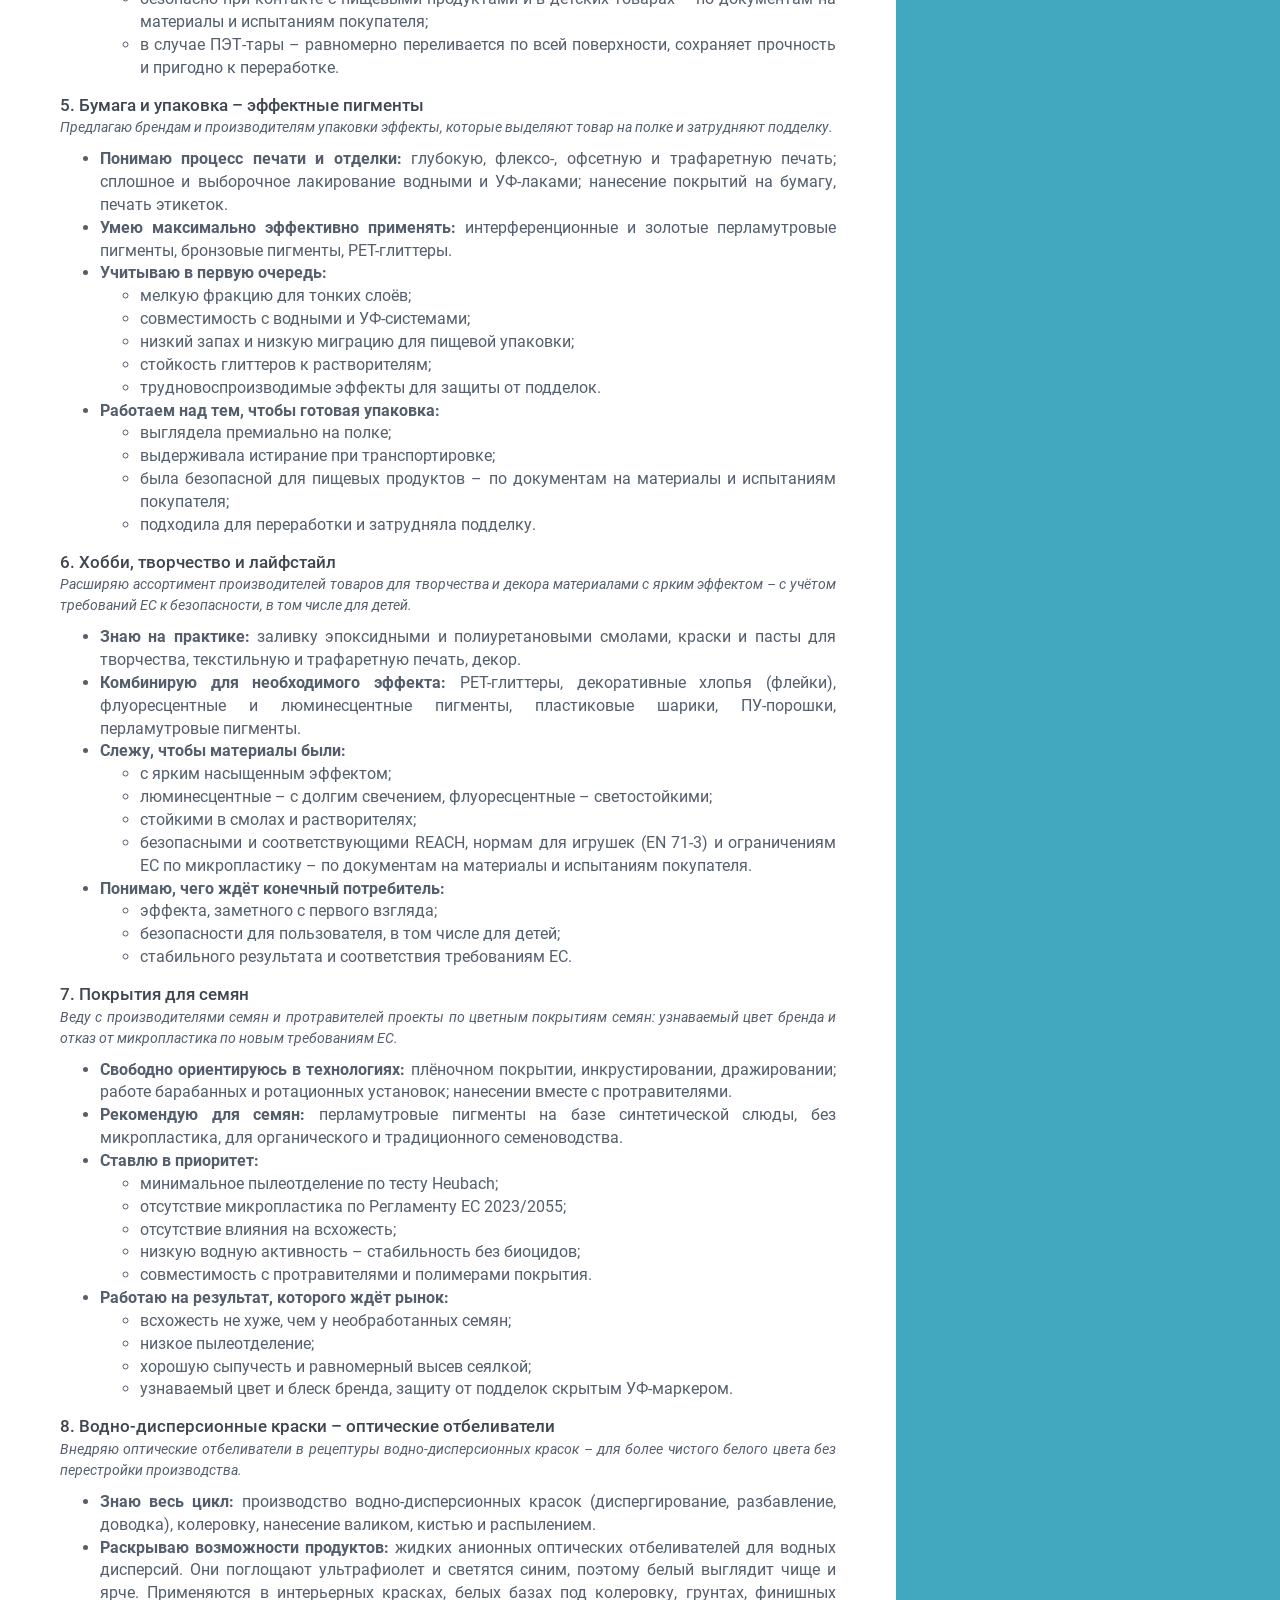
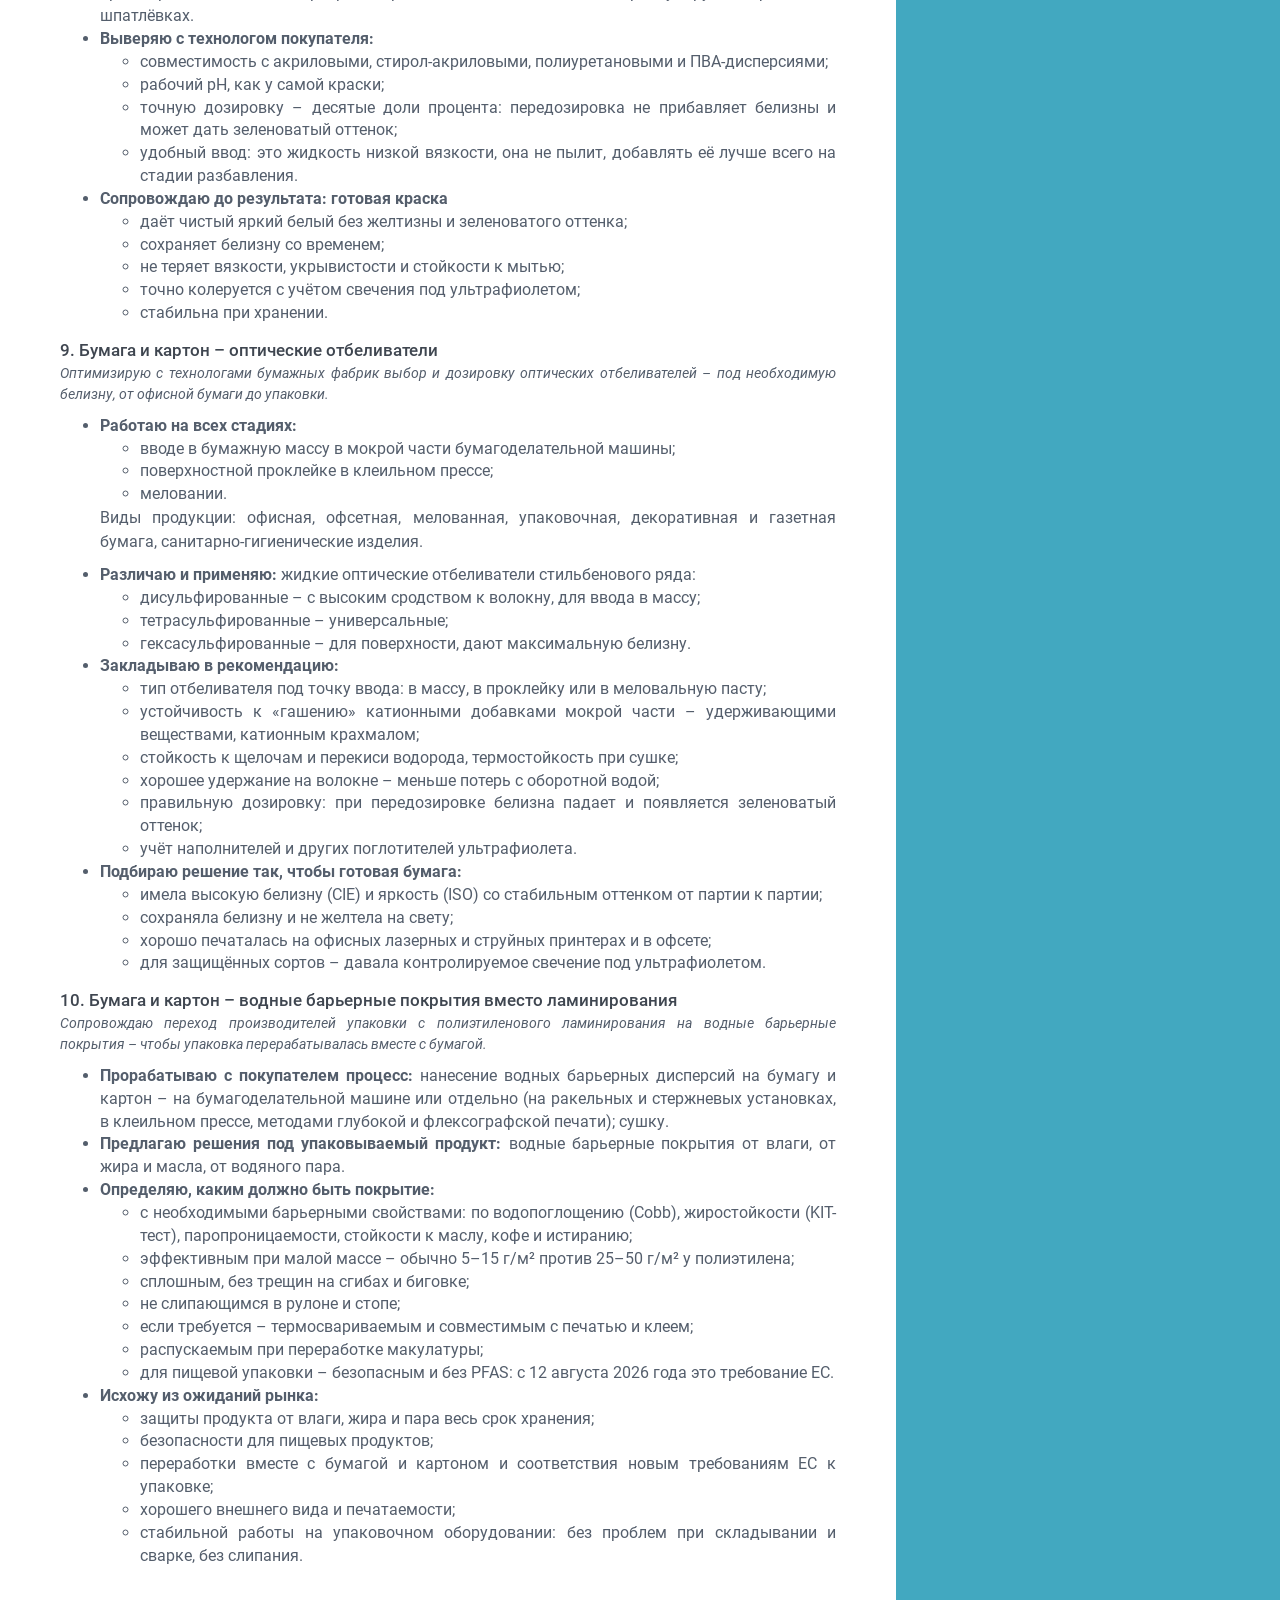
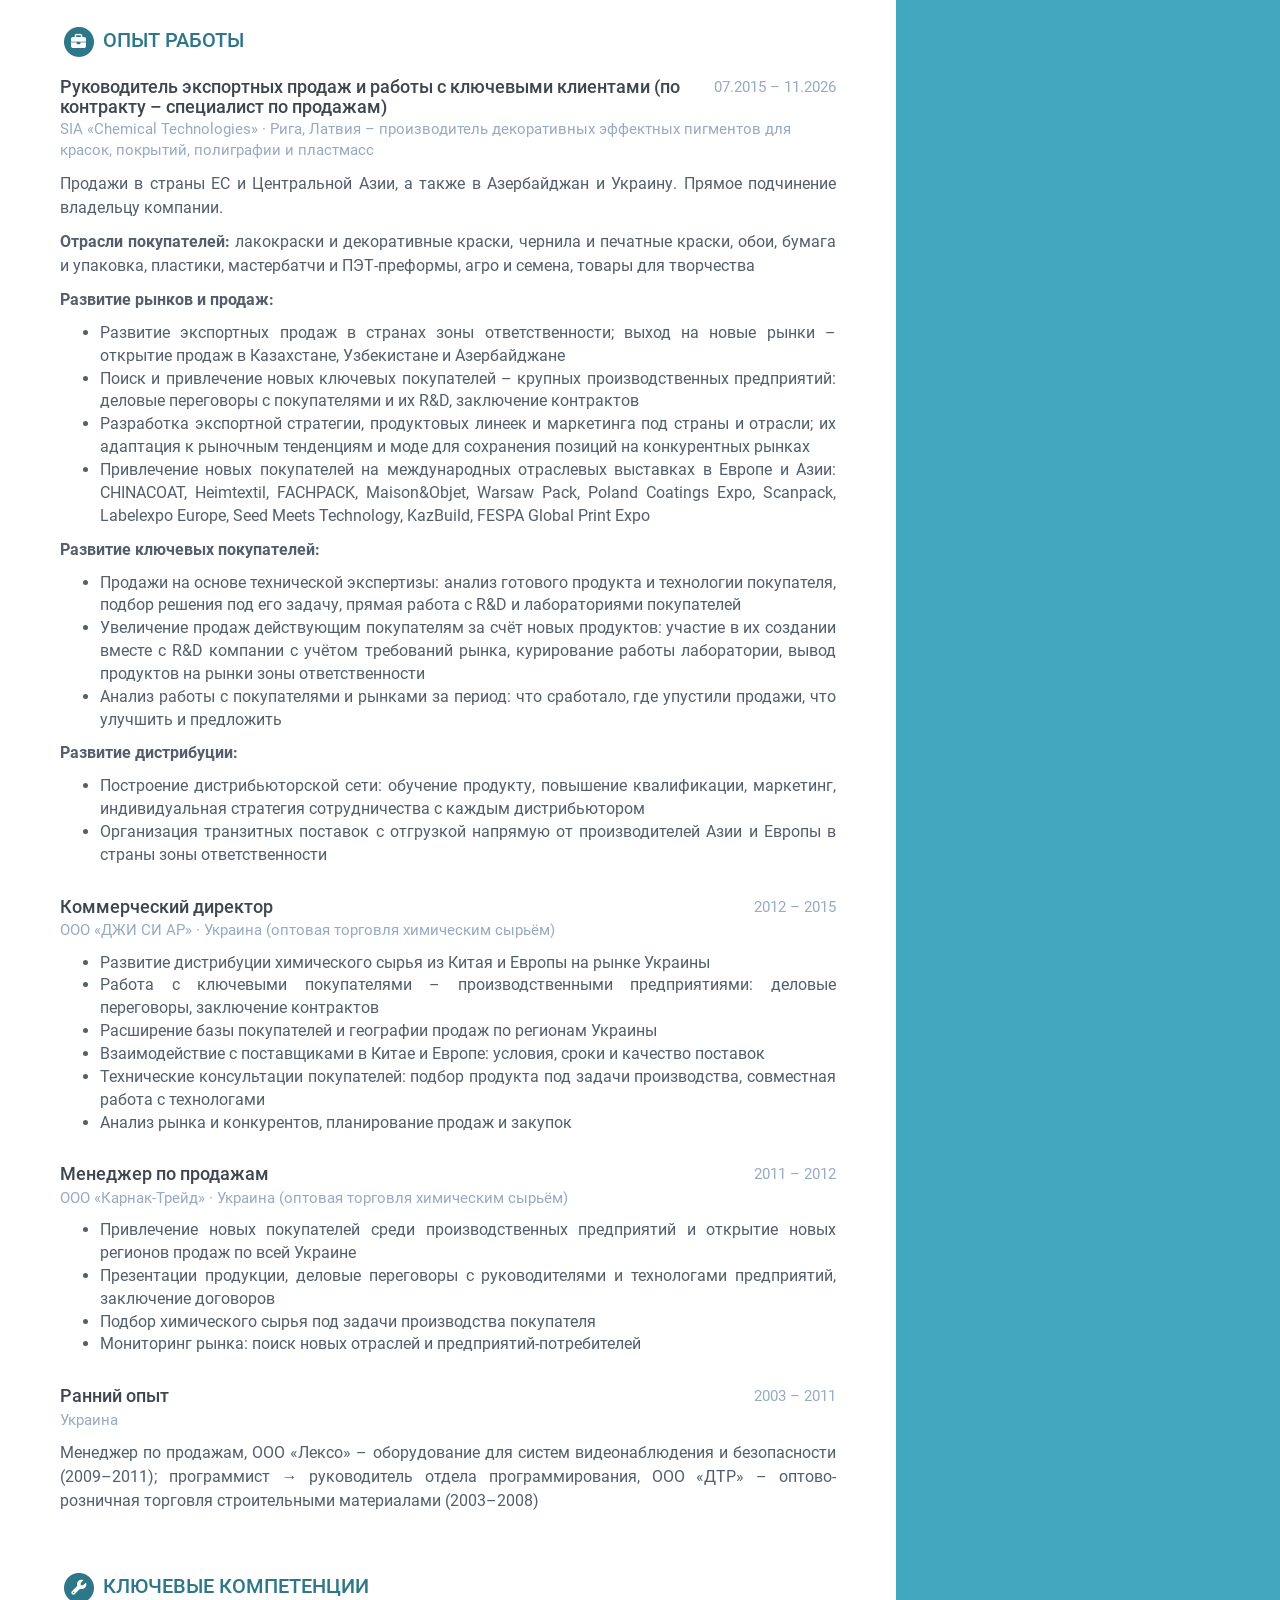
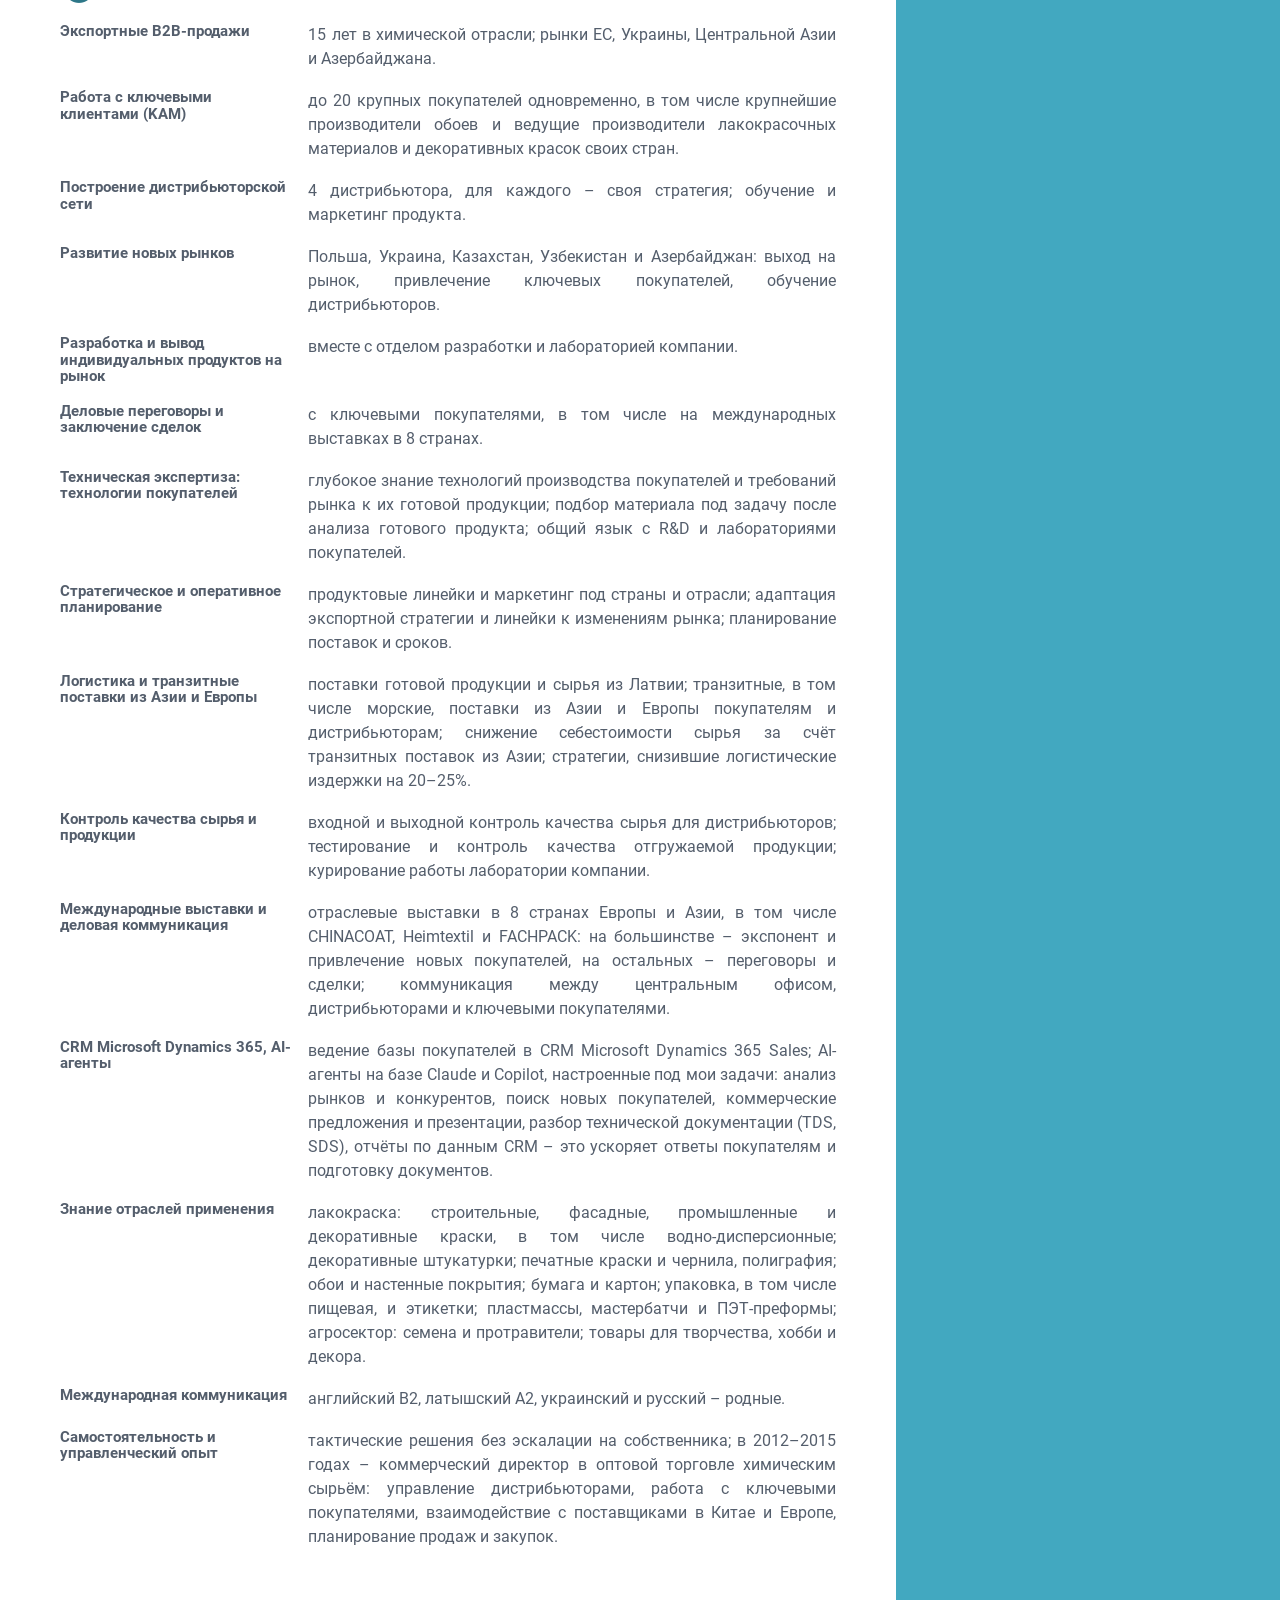
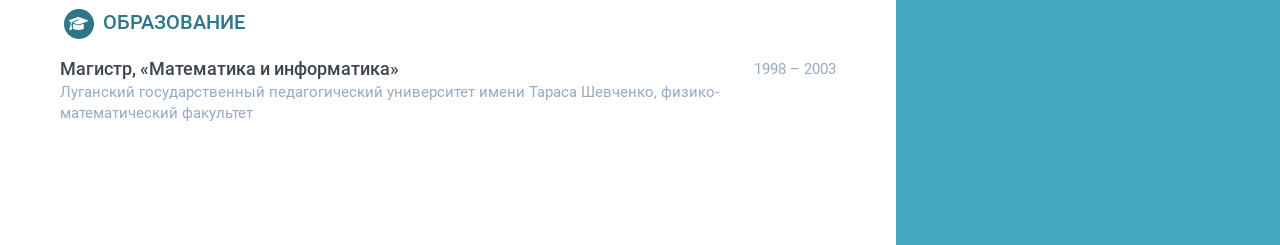
==== commit e664ce21: "Сайт: текст по ширине с переносами; только короткое тире, тире не переносится в начало строки Co-Aut" ====
--- a/print.html
+++ b/print.html
@@ -5,19 +5,19 @@
 <html lang="ru">
   <!--<![endif]-->
   <head>
-  <title>Михаил Васильев — руководитель экспортных продаж и работы с ключевыми клиентами</title>
+  <title>Михаил Васильев – руководитель экспортных продаж и работы с ключевыми клиентами</title>
 
   <!-- Meta -->
   <meta charset="utf-8">
   
   <meta http-equiv="X-UA-Compatible" content="IE=edge">
   <meta name="viewport" content="width=device-width, initial-scale=1.0">
-  <meta name="description" content="Руководитель экспортных продаж и работы с ключевыми клиентами: 15 лет опыта в B2B-продажах, из них 11 — в международной торгово-производственной компании.">
+  <meta name="description" content="Руководитель экспортных продаж и работы с ключевыми клиентами: 15 лет опыта в B2B-продажах, из них 11 – в международной торгово-производственной компании.">
   <link rel="canonical" href="https://michaelvasyliev.github.io/">
   <meta property="og:type" content="profile">
   <meta property="og:site_name" content="Михаил Васильев">
-  <meta property="og:title" content="Михаил Васильев — руководитель экспортных продаж и работы с ключевыми клиентами">
-  <meta property="og:description" content="Руководитель экспортных продаж и работы с ключевыми клиентами: 15 лет опыта в B2B-продажах, из них 11 — в международной торгово-производственной компании.">
+  <meta property="og:title" content="Михаил Васильев – руководитель экспортных продаж и работы с ключевыми клиентами">
+  <meta property="og:description" content="Руководитель экспортных продаж и работы с ключевыми клиентами: 15 лет опыта в B2B-продажах, из них 11 – в международной торгово-производственной компании.">
   <meta property="og:url" content="https://michaelvasyliev.github.io/">
   <meta property="og:image" content="https://michaelvasyliev.github.io/assets/images/card.jpg">
   <meta property="og:image:secure_url" content="https://michaelvasyliev.github.io/assets/images/card.jpg">
@@ -213,7 +213,7 @@
   </h2>
 
   <div class="summary">
-    <p>Руководитель экспортных продаж и работы с ключевыми клиентами: 15 лет опыта в B2B-продажах, из них 11 — в международной торгово-производственной компании. Выстраиваю продажи полного цикла. Зона ответственности — страны ЕС (Польша, Германия, Чехия, Словакия, Румыния, Нидерланды, страны Балтии), Украина, Центральная Азия (Казахстан, Узбекистан) и Азербайджан. Обеспечиваю рост продаж за счёт выхода на новые рынки, привлечения ключевых покупателей и обучения дистрибьюторов. Опыт создания дистрибьюторской сети с нуля и вывода новых уникальных продуктов на пять рынков. Тактические решения принимаю самостоятельно, без эскалации на собственника. Знание технологий покупателей позволяет разрабатывать продуктовые линейки и маркетинг под страны и отрасли. Вместе с R&amp;D и технологами на стороне покупателей улучшаю их готовую продукцию — это даёт рост продаж и статус стратегического партнёра, а не рядового поставщика.</p>
+    <p>Руководитель экспортных продаж и работы с ключевыми клиентами: 15 лет опыта в B2B-продажах, из них 11 – в международной торгово-производственной компании. Выстраиваю продажи полного цикла. Зона ответственности – страны ЕС (Польша, Германия, Чехия, Словакия, Румыния, Нидерланды, страны Балтии), Украина, Центральная Азия (Казахстан, Узбекистан) и Азербайджан. Обеспечиваю рост продаж за счёт выхода на новые рынки, привлечения ключевых покупателей и обучения дистрибьюторов. Опыт создания дистрибьюторской сети с нуля и вывода новых уникальных продуктов на пять рынков. Тактические решения принимаю самостоятельно, без эскалации на собственника. Знание технологий покупателей позволяет разрабатывать продуктовые линейки и маркетинг под страны и отрасли. Вместе с R&amp;D и технологами на стороне покупателей улучшаю их готовую продукцию – это даёт рост продаж и статус стратегического партнёра, а не рядового поставщика.</p>
 
   </div><!--//summary-->
     
@@ -231,10 +231,10 @@
   <div class="summary"><ul>
   <li>Запустил продажи из Латвии в Казахстан, Узбекистан и Азербайджан</li>
   <li>С нуля выстроил работу с <strong>4 дистрибьюторами</strong> (в том числе в Украине): обучение продукту, маркетинг; адаптировал экспортную стратегию и линейку к рыночным тенденциям, чтобы сохранить лидирующие позиции</li>
-  <li>Обеспечил годовой объём продаж <strong>€3,9 млн</strong> в пиковый период — не считая транзитных поставок от производителей</li>
-  <li>Организовал транзитные поставки с отгрузкой напрямую от производителей Азии и Европы ключевым покупателям и дистрибьюторам: логистические и сопутствующие издержки снизились на <strong>20–25%</strong>, продукт стал конкурентоспособнее, скорость и качество обслуживания выросли, а суммарные продажи вместе с транзитными поставками — на <strong>50–70%</strong> по сравнению с предыдущим периодом</li>
-  <li>Вывел новые продукты на рынки <strong>Польши, Нидерландов, Украины, Казахстана и Узбекистана</strong>: участвовал в их создании, разрабатывал индивидуальные продуктовые линейки и маркетинг под страны и отрасли — с учётом экономики, климата, моды и менталитета; вместе с R&amp;D покупателей улучшал их готовую продукцию — итог: рост продаж</li>
-  <li>Управлял портфелем ключевых покупателей — <strong>до 20 одновременно</strong>, по 4–5 в каждой стране зоны ответственности; среди них — крупнейшие производители обоев и ведущие производители лакокрасочных материалов и декоративных красок своих стран</li>
+  <li>Обеспечил годовой объём продаж <strong>€3,9 млн</strong> в пиковый период – не считая транзитных поставок от производителей</li>
+  <li>Организовал транзитные поставки с отгрузкой напрямую от производителей Азии и Европы ключевым покупателям и дистрибьюторам: логистические и сопутствующие издержки снизились на <strong>20⁠–⁠25%</strong>, продукт стал конкурентоспособнее, скорость и качество обслуживания выросли, а суммарные продажи вместе с транзитными поставками – на <strong>50⁠–⁠70%</strong> по сравнению с предыдущим периодом</li>
+  <li>Вывел новые продукты на рынки <strong>Польши, Нидерландов, Украины, Казахстана и Узбекистана</strong>: участвовал в их создании, разрабатывал индивидуальные продуктовые линейки и маркетинг под страны и отрасли – с учётом экономики, климата, моды и менталитета; вместе с R&amp;D покупателей улучшал их готовую продукцию – итог: рост продаж</li>
+  <li>Управлял портфелем ключевых покупателей – <strong>до 20 одновременно</strong>, по 4⁠–⁠5 в каждой стране зоны ответственности; среди них – крупнейшие производители обоев и ведущие производители лакокрасочных материалов и декоративных красок своих стран</li>
   <li>Выстроил процессы приёма заказов, контроля качества и коммуникаций между офисом, дистрибьюторами и покупателями</li>
 </ul>
 </div>
@@ -250,8 +250,8 @@
     Отраслевая экспертиза
   </h2>
   <div class="summary">
-    <p class="expertise-lead"><strong>Эксперт по эффектным материалам: от технологии покупателя — к готовому продукту</strong></p>
-    <p>Более 15 лет я работаю с декоративными эффектными материалами и функциональными химическими добавками для водных и сольвентных печатных красок, строительных, промышленных и декоративных водных красок и штукатурок, обоев и настенных покрытий, бумаги и упаковки, мастербатчей, пластикатов, ПЭТ-преформ, покрытий для инкрустации и защиты семян. Из них 11 лет — в Chemical Technologies SIA. Подбор материала начинаю не с каталога, а с задачи покупателя: разбираю его готовый продукт и технологию, уточняю требования рынка и условия производства. Затем вместе с R&amp;D и лабораторией покупателя доводим выбранный материал до результата. С технологами, R&amp;D и лабораториями покупателей говорю на одном языке и предлагаю решение под конкретную задачу, а не просто продукт.</p>
+    <p class="expertise-lead"><strong>Эксперт по эффектным материалам: от технологии покупателя – к готовому продукту</strong></p>
+    <p>Более 15 лет я работаю с декоративными эффектными материалами и функциональными химическими добавками для водных и сольвентных печатных красок, строительных, промышленных и декоративных водных красок и штукатурок, обоев и настенных покрытий, бумаги и упаковки, мастербатчей, пластикатов, ПЭТ-преформ, покрытий для инкрустации и защиты семян. Из них 11 лет – в Chemical Technologies SIA. Подбор материала начинаю не с каталога, а с задачи покупателя: разбираю его готовый продукт и технологию, уточняю требования рынка и условия производства. Затем вместе с R&amp;D и лабораторией покупателя доводим выбранный материал до результата. С технологами, R&amp;D и лабораториями покупателей говорю на одном языке и предлагаю решение под конкретную задачу, а не просто продукт.</p>
 
   </div>
   
@@ -269,7 +269,7 @@
       <li>фракцию под тип печати;</li>
       <li>совместимость с водной, сольвентной или УФ-системой, стабильность в краске без оседания;</li>
       <li>хороший перенос и блеск даже в тонком слое;</li>
-      <li>стойкость бронз к потемнению, а глиттеров — к растворителям.</li>
+      <li>стойкость бронз к потемнению, а глиттеров – к растворителям.</li>
     </ul>
   </li>
   <li><strong>Что проверяем вместе с покупателем:</strong>
@@ -278,7 +278,7 @@
       <li>яркость и стабильность эффекта во всём тираже;</li>
       <li>стойкость к истиранию и царапанию, адгезию;</li>
       <li>светостойкость;</li>
-      <li>пригодность для пищевой упаковки — по документам на материал и испытаниям покупателя.</li>
+      <li>пригодность для пищевой упаковки – по документам на материал и испытаниям покупателя.</li>
     </ul>
   </li>
 </ul>
@@ -287,17 +287,17 @@
     
     <div class="item expertise-block">
       <h3 class="expertise-title">2. Лакокрасочные материалы и покрытия</h3>
-      <p class="expertise-subtitle">Консультирую производителей ЛКМ по эффектным пигментам — для интерьерных и фасадных покрытий с долгим сроком службы.</p>
+      <p class="expertise-subtitle">Консультирую производителей ЛКМ по эффектным пигментам – для интерьерных и фасадных покрытий с долгим сроком службы.</p>
       <div class="details"><ul>
   <li><strong>Анализирую технологию покупателя:</strong> распыление, нанесение кистью и валиком, окраску металлопроката (coil coating),
 порошковую окраску; водные, сольвентные и порошковые системы.</li>
   <li><strong>Подбираю и обосновываю:</strong> белые, золотые, бронзовые и медные перламутровые
 пигменты, в том числе погодостойкие; алюминиевые пигменты формы «silver dollar» и металлические бронзовые
 пигменты.</li>
-  <li><strong>Снижаю риски — пигмент должен быть:</strong>
-    <ul>
-      <li>погодостойким и УФ-стабильным — для фасадов;</li>
-      <li>стабильным в водных системах: алюминий — только стабилизированный, без газовыделения;</li>
+  <li><strong>Снижаю риски – пигмент должен быть:</strong>
+    <ul>
+      <li>погодостойким и УФ-стабильным – для фасадов;</li>
+      <li>стабильным в водных системах: алюминий – только стабилизированный, без газовыделения;</li>
       <li>прочным: пластинки не должны разрушаться при перемешивании и распылении;</li>
       <li>правильно ориентированным в плёнке.</li>
     </ul>
@@ -343,7 +343,7 @@
     
     <div class="item expertise-block">
       <h3 class="expertise-title">4. Пластмассы, мастербатчи и ПЭТ-преформы</h3>
-      <p class="expertise-subtitle">Разрабатываю с производителями мастербатчей, пластиковых изделий и ПЭТ-тары решения для «дорогого» внешнего вида изделий — с учётом режимов переработки полимера.</p>
+      <p class="expertise-subtitle">Разрабатываю с производителями мастербатчей, пластиковых изделий и ПЭТ-тары решения для «дорогого» внешнего вида изделий – с учётом режимов переработки полимера.</p>
       <div class="details"><ul>
   <li><strong>Опираюсь на метод переработки:</strong> литьё под давлением, экструзию плёнок, листов и профилей, выдувное формование,
 литьё ПЭТ-преформ и выдув из них бутылок и флаконов, производство мастербатчей на экструдерах.</li>
@@ -356,15 +356,15 @@
       <li>минимальное влияние на вторичную переработку ПЭТ.</li>
     </ul>
   </li>
-  <li><strong>Цель — готовое изделие покупателя, которое:</strong>
-    <ul>
-      <li>выглядит равномерно, без видимых линий течения и спая — за счёт правильной конструкции литника
+  <li><strong>Цель – готовое изделие покупателя, которое:</strong>
+    <ul>
+      <li>выглядит равномерно, без видимых линий течения и спая – за счёт правильной конструкции литника
 и режимов литья;</li>
       <li>сохраняет цвет от партии к партии;</li>
       <li>не теряет механических свойств;</li>
-      <li>безопасно при контакте с пищевыми продуктами и в детских товарах — по документам на материалы
+      <li>безопасно при контакте с пищевыми продуктами и в детских товарах – по документам на материалы
 и испытаниям покупателя;</li>
-      <li>в случае ПЭТ-тары — равномерно переливается по всей поверхности, сохраняет прочность и пригодно
+      <li>в случае ПЭТ-тары – равномерно переливается по всей поверхности, сохраняет прочность и пригодно
 к переработке.</li>
     </ul>
   </li>
@@ -373,7 +373,7 @@
     </div>
     
     <div class="item expertise-block">
-      <h3 class="expertise-title">5. Бумага и упаковка — эффектные пигменты</h3>
+      <h3 class="expertise-title">5. Бумага и упаковка – эффектные пигменты</h3>
       <p class="expertise-subtitle">Предлагаю брендам и производителям упаковки эффекты, которые выделяют товар на полке и затрудняют подделку.</p>
       <div class="details"><ul>
   <li><strong>Понимаю процесс печати и отделки:</strong> глубокую, флексо-, офсетную и трафаретную печать; сплошное
@@ -393,7 +393,7 @@
     <ul>
       <li>выглядела премиально на полке;</li>
       <li>выдерживала истирание при транспортировке;</li>
-      <li>была безопасной для пищевых продуктов — по документам на материалы и испытаниям покупателя;</li>
+      <li>была безопасной для пищевых продуктов – по документам на материалы и испытаниям покупателя;</li>
       <li>подходила для переработки и затрудняла подделку.</li>
     </ul>
   </li>
@@ -403,7 +403,7 @@
     
     <div class="item expertise-block">
       <h3 class="expertise-title">6. Хобби, творчество и лайфстайл</h3>
-      <p class="expertise-subtitle">Расширяю ассортимент производителей товаров для творчества и декора материалами с ярким эффектом — с учётом требований ЕС к безопасности, в том числе для детей.</p>
+      <p class="expertise-subtitle">Расширяю ассортимент производителей товаров для творчества и декора материалами с ярким эффектом – с учётом требований ЕС к безопасности, в том числе для детей.</p>
       <div class="details"><ul>
   <li><strong>Знаю на практике:</strong> заливку эпоксидными и полиуретановыми смолами, краски и пасты для творчества,
 текстильную и трафаретную печать, декор.</li>
@@ -412,9 +412,9 @@
   <li><strong>Слежу, чтобы материалы были:</strong>
     <ul>
       <li>с ярким насыщенным эффектом;</li>
-      <li>люминесцентные — с долгим свечением, флуоресцентные — светостойкими;</li>
+      <li>люминесцентные – с долгим свечением, флуоресцентные – светостойкими;</li>
       <li>стойкими в смолах и растворителях;</li>
-      <li>безопасными и соответствующими REACH, нормам для игрушек (EN 71-3) и ограничениям ЕС по микропластику —
+      <li>безопасными и соответствующими REACH, нормам для игрушек (EN 71-3) и ограничениям ЕС по микропластику –
 по документам на материалы и испытаниям покупателя.</li>
     </ul>
   </li>
@@ -442,7 +442,7 @@
       <li>минимальное пылеотделение по тесту Heubach;</li>
       <li>отсутствие микропластика по Регламенту ЕС 2023/2055;</li>
       <li>отсутствие влияния на всхожесть;</li>
-      <li>низкую водную активность — стабильность без биоцидов;</li>
+      <li>низкую водную активность – стабильность без биоцидов;</li>
       <li>совместимость с протравителями и полимерами покрытия.</li>
     </ul>
   </li>
@@ -459,8 +459,8 @@
     </div>
     
     <div class="item expertise-block">
-      <h3 class="expertise-title">8. Водно-дисперсионные краски — оптические отбеливатели</h3>
-      <p class="expertise-subtitle">Внедряю оптические отбеливатели в рецептуры водно-дисперсионных красок — для более чистого белого цвета без перестройки производства.</p>
+      <h3 class="expertise-title">8. Водно-дисперсионные краски – оптические отбеливатели</h3>
+      <p class="expertise-subtitle">Внедряю оптические отбеливатели в рецептуры водно-дисперсионных красок – для более чистого белого цвета без перестройки производства.</p>
       <div class="details"><ul>
   <li><strong>Знаю весь цикл:</strong> производство водно-дисперсионных красок (диспергирование, разбавление,
 доводка), колеровку, нанесение валиком, кистью и распылением.</li>
@@ -471,7 +471,7 @@
     <ul>
       <li>совместимость с акриловыми, стирол-акриловыми, полиуретановыми и ПВА-дисперсиями;</li>
       <li>рабочий pH, как у самой краски;</li>
-      <li>точную дозировку — десятые доли процента: передозировка не прибавляет белизны и может дать зеленоватый
+      <li>точную дозировку – десятые доли процента: передозировка не прибавляет белизны и может дать зеленоватый
 оттенок;</li>
       <li>удобный ввод: это жидкость низкой вязкости, она не пылит, добавлять её лучше всего на стадии разбавления.</li>
     </ul>
@@ -490,8 +490,8 @@
     </div>
     
     <div class="item expertise-block">
-      <h3 class="expertise-title">9. Бумага и картон — оптические отбеливатели</h3>
-      <p class="expertise-subtitle">Оптимизирую с технологами бумажных фабрик выбор и дозировку оптических отбеливателей — под необходимую белизну, от офисной бумаги до упаковки.</p>
+      <h3 class="expertise-title">9. Бумага и картон – оптические отбеливатели</h3>
+      <p class="expertise-subtitle">Оптимизирую с технологами бумажных фабрик выбор и дозировку оптических отбеливателей – под необходимую белизну, от офисной бумаги до упаковки.</p>
       <div class="details"><ul>
   <li><strong>Работаю на всех стадиях:</strong>
     <ul>
@@ -505,18 +505,18 @@
   </li>
   <li><strong>Различаю и применяю:</strong> жидкие оптические отбеливатели стильбенового ряда:
     <ul>
-      <li>дисульфированные — с высоким сродством к волокну, для ввода в массу;</li>
-      <li>тетрасульфированные — универсальные;</li>
-      <li>гексасульфированные — для поверхности, дают максимальную белизну.</li>
+      <li>дисульфированные – с высоким сродством к волокну, для ввода в массу;</li>
+      <li>тетрасульфированные – универсальные;</li>
+      <li>гексасульфированные – для поверхности, дают максимальную белизну.</li>
     </ul>
   </li>
   <li><strong>Закладываю в рекомендацию:</strong>
     <ul>
       <li>тип отбеливателя под точку ввода: в массу, в проклейку или в меловальную пасту;</li>
-      <li>устойчивость к «гашению» катионными добавками мокрой части — удерживающими веществами, катионным
+      <li>устойчивость к «гашению» катионными добавками мокрой части – удерживающими веществами, катионным
 крахмалом;</li>
       <li>стойкость к щелочам и перекиси водорода, термостойкость при сушке;</li>
-      <li>хорошее удержание на волокне — меньше потерь с оборотной водой;</li>
+      <li>хорошее удержание на волокне – меньше потерь с оборотной водой;</li>
       <li>правильную дозировку: при передозировке белизна падает и появляется зеленоватый оттенок;</li>
       <li>учёт наполнителей и других поглотителей ультрафиолета.</li>
     </ul>
@@ -526,18 +526,18 @@
       <li>имела высокую белизну (CIE) и яркость (ISO) со стабильным оттенком от партии к партии;</li>
       <li>сохраняла белизну и не желтела на свету;</li>
       <li>хорошо печаталась на офисных лазерных и струйных принтерах и в офсете;</li>
-      <li>для защищённых сортов — давала контролируемое свечение под ультрафиолетом.</li>
-    </ul>
-  </li>
-</ul>
-</div>
-    </div>
-    
-    <div class="item expertise-block">
-      <h3 class="expertise-title">10. Бумага и картон — водные барьерные покрытия вместо ламинирования</h3>
-      <p class="expertise-subtitle">Сопровождаю переход производителей упаковки с полиэтиленового ламинирования на водные барьерные покрытия — чтобы упаковка перерабатывалась вместе с бумагой.</p>
-      <div class="details"><ul>
-  <li><strong>Прорабатываю с покупателем процесс:</strong> нанесение водных барьерных дисперсий на бумагу и картон —
+      <li>для защищённых сортов – давала контролируемое свечение под ультрафиолетом.</li>
+    </ul>
+  </li>
+</ul>
+</div>
+    </div>
+    
+    <div class="item expertise-block">
+      <h3 class="expertise-title">10. Бумага и картон – водные барьерные покрытия вместо ламинирования</h3>
+      <p class="expertise-subtitle">Сопровождаю переход производителей упаковки с полиэтиленового ламинирования на водные барьерные покрытия – чтобы упаковка перерабатывалась вместе с бумагой.</p>
+      <div class="details"><ul>
+  <li><strong>Прорабатываю с покупателем процесс:</strong> нанесение водных барьерных дисперсий на бумагу и картон –
 на бумагоделательной машине или отдельно (на ракельных и стержневых установках, в клеильном прессе, методами
 глубокой и флексографской печати); сушку.</li>
   <li><strong>Предлагаю решения под упаковываемый продукт:</strong> водные барьерные покрытия от влаги, от жира и масла,
@@ -546,12 +546,12 @@
     <ul>
       <li>с необходимыми барьерными свойствами: по водопоглощению (Cobb), жиростойкости (KIT-тест), паропроницаемости,
 стойкости к маслу, кофе и истиранию;</li>
-      <li>эффективным при малой массе — обычно 5–15 г/м² против 25–50 г/м² у полиэтилена;</li>
+      <li>эффективным при малой массе – обычно 5⁠–⁠15 г/м² против 25⁠–⁠50 г/м² у полиэтилена;</li>
       <li>сплошным, без трещин на сгибах и биговке;</li>
       <li>не слипающимся в рулоне и стопе;</li>
-      <li>если требуется — термосвариваемым и совместимым с печатью и клеем;</li>
+      <li>если требуется – термосвариваемым и совместимым с печатью и клеем;</li>
       <li>распускаемым при переработке макулатуры;</li>
-      <li>для пищевой упаковки — безопасным и без PFAS: с 12 августа 2026 года это требование ЕС.</li>
+      <li>для пищевой упаковки – безопасным и без PFAS: с 12 августа 2026 года это требование ЕС.</li>
     </ul>
   </li>
   <li><strong>Исхожу из ожиданий рынка:</strong>
@@ -589,11 +589,11 @@
     <div class="meta">
 
       <div class="upper-row">
-        <h3 class="job-title">Руководитель экспортных продаж и работы с ключевыми клиентами (по контракту — специалист по продажам)</h3>
-        <div class="time">07.2015 — 11.2026</div>
+        <h3 class="job-title">Руководитель экспортных продаж и работы с ключевыми клиентами (по контракту – специалист по продажам)</h3>
+        <div class="time">07.2015 – 11.2026</div>
       </div><!--//upper-row-->
 
-      <div class="company">SIA «Chemical Technologies» · Рига, Латвия — производитель декоративных эффектных пигментов для красок, покрытий, полиграфии и пластмасс</div>
+      <div class="company">SIA «Chemical Technologies» · Рига, Латвия – производитель декоративных эффектных пигментов для красок, покрытий, полиграфии и пластмасс</div>
 
     </div><!--//meta-->
 
@@ -606,8 +606,8 @@
 <p><strong>Развитие рынков и продаж:</strong></p>
 
 <ul>
-  <li>Развитие экспортных продаж в странах зоны ответственности; выход на новые рынки — открытие продаж в Казахстане, Узбекистане и Азербайджане</li>
-  <li>Поиск и привлечение новых ключевых покупателей — крупных производственных предприятий: деловые переговоры с покупателями и их R&amp;D, заключение контрактов</li>
+  <li>Развитие экспортных продаж в странах зоны ответственности; выход на новые рынки – открытие продаж в Казахстане, Узбекистане и Азербайджане</li>
+  <li>Поиск и привлечение новых ключевых покупателей – крупных производственных предприятий: деловые переговоры с покупателями и их R&amp;D, заключение контрактов</li>
   <li>Разработка экспортной стратегии, продуктовых линеек и маркетинга под страны и отрасли; их адаптация к рыночным тенденциям и моде для сохранения позиций на конкурентных рынках</li>
   <li>Привлечение новых покупателей на международных отраслевых выставках в Европе и Азии: CHINACOAT, Heimtextil, FACHPACK, Maison&amp;Objet, Warsaw Pack, Poland Coatings Expo, Scanpack, Labelexpo Europe, Seed Meets Technology, KazBuild, FESPA Global Print Expo</li>
 </ul>
@@ -638,7 +638,7 @@
 
       <div class="upper-row">
         <h3 class="job-title">Коммерческий директор</h3>
-        <div class="time">2012 — 2015</div>
+        <div class="time">2012 – 2015</div>
       </div><!--//upper-row-->
 
       <div class="company">ООО «ДЖИ СИ АР» · Украина (оптовая торговля химическим сырьём)</div>
@@ -649,7 +649,7 @@
     <div class="details">
       <ul>
   <li>Развитие дистрибуции химического сырья из Китая и Европы на рынке Украины</li>
-  <li>Работа с ключевыми покупателями — производственными предприятиями: деловые переговоры, заключение контрактов</li>
+  <li>Работа с ключевыми покупателями – производственными предприятиями: деловые переговоры, заключение контрактов</li>
   <li>Расширение базы покупателей и географии продаж по регионам Украины</li>
   <li>Взаимодействие с поставщиками в Китае и Европе: условия, сроки и качество поставок</li>
   <li>Технические консультации покупателей: подбор продукта под задачи производства, совместная работа с технологами</li>
@@ -667,7 +667,7 @@
 
       <div class="upper-row">
         <h3 class="job-title">Менеджер по продажам</h3>
-        <div class="time">2011 — 2012</div>
+        <div class="time">2011 – 2012</div>
       </div><!--//upper-row-->
 
       <div class="company">ООО «Карнак-Трейд» · Украина (оптовая торговля химическим сырьём)</div>
@@ -694,7 +694,7 @@
 
       <div class="upper-row">
         <h3 class="job-title">Ранний опыт</h3>
-        <div class="time">2003 — 2011</div>
+        <div class="time">2003 – 2011</div>
       </div><!--//upper-row-->
 
       <div class="company">Украина</div>
@@ -703,7 +703,7 @@
 
     
     <div class="details">
-      <p>Менеджер по продажам, ООО «Лексо» — оборудование для систем видеонаблюдения и безопасности (2009–2011); программист → руководитель отдела программирования, ООО «ДТР» — оптово-розничная торговля строительными материалами (2003–2008)</p>
+      <p>Менеджер по продажам, ООО «Лексо» – оборудование для систем видеонаблюдения и безопасности (2009⁠–⁠2011); программист → руководитель отдела программирования, ООО «ДТР» – оптово-розничная торговля строительными материалами (2003⁠–⁠2008)</p>
 
     </div><!--//details-->
     
@@ -738,7 +738,7 @@
     
     <div class="item">
       <h3 class="level-title">Построение дистрибьюторской сети</h3>
-      <div class="details"><p>4 дистрибьютора, для каждого — своя стратегия; обучение и маркетинг продукта.</p>
+      <div class="details"><p>4 дистрибьютора, для каждого – своя стратегия; обучение и маркетинг продукта.</p>
 </div>
     </div>
     
@@ -774,7 +774,7 @@
     
     <div class="item">
       <h3 class="level-title">Логистика и транзитные поставки из Азии и Европы</h3>
-      <div class="details"><p>поставки готовой продукции и сырья из Латвии; транзитные, в том числе морские, поставки из Азии и Европы покупателям и дистрибьюторам; снижение себестоимости сырья за счёт транзитных поставок из Азии; стратегии, снизившие логистические издержки на 20–25%.</p>
+      <div class="details"><p>поставки готовой продукции и сырья из Латвии; транзитные, в том числе морские, поставки из Азии и Европы покупателям и дистрибьюторам; снижение себестоимости сырья за счёт транзитных поставок из Азии; стратегии, снизившие логистические издержки на 20⁠–⁠25%.</p>
 </div>
     </div>
     
@@ -786,13 +786,13 @@
     
     <div class="item">
       <h3 class="level-title">Международные выставки и деловая коммуникация</h3>
-      <div class="details"><p>отраслевые выставки в 8 странах Европы и Азии, в том числе CHINACOAT, Heimtextil и FACHPACK: на большинстве — экспонент и привлечение новых покупателей, на остальных — переговоры и сделки; коммуникация между центральным офисом, дистрибьюторами и ключевыми покупателями.</p>
+      <div class="details"><p>отраслевые выставки в 8 странах Европы и Азии, в том числе CHINACOAT, Heimtextil и FACHPACK: на большинстве – экспонент и привлечение новых покупателей, на остальных – переговоры и сделки; коммуникация между центральным офисом, дистрибьюторами и ключевыми покупателями.</p>
 </div>
     </div>
     
     <div class="item">
       <h3 class="level-title">CRM Microsoft Dynamics 365, AI-агенты</h3>
-      <div class="details"><p>ведение базы покупателей в CRM Microsoft Dynamics 365 Sales; AI-агенты на базе Claude и Copilot, настроенные под мои задачи: анализ рынков и конкурентов, поиск новых покупателей, коммерческие предложения и презентации, разбор технической документации (TDS, SDS), отчёты по данным CRM — это ускоряет ответы покупателям и подготовку документов. <!-- со слов пользователя, 2026-11-26 (отзывы, п. 12) --></p>
+      <div class="details"><p>ведение базы покупателей в CRM Microsoft Dynamics 365 Sales; AI-агенты на базе Claude и Copilot, настроенные под мои задачи: анализ рынков и конкурентов, поиск новых покупателей, коммерческие предложения и презентации, разбор технической документации (TDS, SDS), отчёты по данным CRM – это ускоряет ответы покупателям и подготовку документов. <!-- со слов пользователя, 2026-11-26 (отзывы, п. 12) --></p>
 </div>
     </div>
     
@@ -804,13 +804,13 @@
     
     <div class="item">
       <h3 class="level-title">Международная коммуникация</h3>
-      <div class="details"><p>английский B2, латышский A2, украинский и русский — родные.</p>
+      <div class="details"><p>английский B2, латышский A2, украинский и русский – родные.</p>
 </div>
     </div>
     
     <div class="item">
       <h3 class="level-title">Самостоятельность и управленческий опыт</h3>
-      <div class="details"><p>тактические решения без эскалации на собственника; в 2012–2015 годах — коммерческий директор в оптовой торговле химическим сырьём: управление дистрибьюторами, работа с ключевыми покупателями, взаимодействие с поставщиками в Китае и Европе, планирование продаж и закупок.</p>
+      <div class="details"><p>тактические решения без эскалации на собственника; в 2012⁠–⁠2015 годах – коммерческий директор в оптовой торговле химическим сырьём: управление дистрибьюторами, работа с ключевыми покупателями, взаимодействие с поставщиками в Китае и Европе, планирование продаж и закупок.</p>
 </div>
     </div>
     
@@ -840,7 +840,7 @@
 
         <div class="upper-row">
           <h3 class="degree">Магистр, «Математика и информатика»</h3>
-          <div class="time">1998 — 2003</div>
+          <div class="time">1998 – 2003</div>
         </div><!--//upper-row-->
 
         <div class="university">Луганский государственный педагогический университет имени Тараса Шевченко, физико-математический факультет</div>
--- a/assets/css/main.css
+++ b/assets/css/main.css
@@ -1 +1 @@
-﻿body{font-family:"Roboto",sans-serif;color:#545e6c;background:#f5f5f5;font-size:14px;padding:30px;-webkit-font-smoothing:antialiased;-moz-osx-font-smoothing:grayscale}h1,h2,h3,h4,h5,h6{font-weight:700}a{color:hsl(191.4285714286,50%,35.5882352941%)}a:hover{text-decoration:underline;color:hsl(191.4285714286,50%,20.5882352941%)}a:focus{text-decoration:none}p{line-height:1.5}.wrapper{display:grid;grid-template-columns:repeat(10, 1fr);background:#42a8c0;max-width:1000px;margin:0 auto;position:relative;-webkit-box-shadow:0px 2px 4px rgba(0,0,0,.1);-moz-box-shadow:0px 2px 4px rgba(0,0,0,.1);box-shadow:0px 2px 4px rgba(0,0,0,.1)}.sidebar-wrapper{grid-column:span 3;order:2;background:#42a8c0;color:#fff}.sidebar-wrapper a{color:#fff}.sidebar-wrapper .profile-container{padding:30px;background:rgba(0,0,0,.2);text-align:center;color:#fff}.sidebar-wrapper .name{font-size:32px;font-weight:900;margin-top:0;margin-bottom:10px}.sidebar-wrapper .tagline{color:rgba(255,255,255,.6);font-size:16px;font-weight:400;margin-top:0;margin-bottom:0}.sidebar-wrapper .profile{margin-bottom:15px}.sidebar-wrapper .avatar{max-width:100px;margin-bottom:15px;border:0px solid #fff;border-radius:100%;box-shadow:0 1px 1px rgba(0,0,0,.1)}.sidebar-wrapper .contact-list .fas,.sidebar-wrapper .contact-list .fab,.sidebar-wrapper .contact-list .far{margin-right:5px;font-size:18px;vertical-align:middle}.sidebar-wrapper .contact-list li{margin-bottom:15px}.sidebar-wrapper .contact-list li:last-child{margin-bottom:0}.sidebar-wrapper .container-block{padding:30px}.sidebar-wrapper .container-block-title{text-transform:uppercase;font-size:16px;font-weight:700;margin-top:0;margin-bottom:15px}.sidebar-wrapper .degree{font-size:14px;margin-top:0;margin-bottom:5px}.sidebar-wrapper .education-container .item{margin-bottom:15px}.sidebar-wrapper .education-container .item:last-child{margin-bottom:0}.sidebar-wrapper .education-container .meta{color:rgba(255,255,255,.6);font-weight:500;margin-bottom:0px;margin-top:0}.sidebar-wrapper .education-container .time{color:rgba(255,255,255,.6);font-weight:500;margin-bottom:0px}.sidebar-wrapper .languages-container .lang-desc{color:rgba(255,255,255,.6)}.sidebar-wrapper .languages-list{margin-bottom:0}.sidebar-wrapper .languages-list li{margin-bottom:10px}.sidebar-wrapper .languages-list li:last-child{margin-bottom:0}.sidebar-wrapper .interests-list{margin-bottom:0}.sidebar-wrapper .interests-list li{margin-bottom:10px}.sidebar-wrapper .interests-list li:last-child{margin-bottom:0}.main-wrapper{grid-column:span 7;order:1;background:#fff;padding:60px}.main-wrapper .section-title{text-transform:uppercase;font-size:20px;font-weight:500;color:hsl(191.4285714286,50%,35.5882352941%);position:relative;margin-top:0;margin-bottom:20px}.main-wrapper .section{margin-bottom:60px}.main-wrapper .experiences-section .item,.main-wrapper .recommendations-section .item,.main-wrapper .educations-section .item{margin-bottom:30px}.main-wrapper .upper-row,.main-wrapper .second-upper-row{position:relative;overflow:hidden;margin-bottom:2px;display:flex}.main-wrapper .job-title,.main-wrapper .degree,.main-wrapper .cert-title,.main-wrapper .recommendation-person{color:#3f4650;font-size:16px;margin-top:0;margin-bottom:0;font-weight:500;flex:75%}.main-wrapper .time,.main-wrapper .cert-url{position:absolute;right:0;top:0;color:#97aac3;flex:25%}.main-wrapper .company,.main-wrapper .recommendation-role,.main-wrapper .university,.main-wrapper .cert-org{margin-bottom:10px;color:#97aac3}.main-wrapper .project-title{font-size:16px;font-weight:400;margin-top:0;margin-bottom:5px;color:hsl(191.4285714286,50%,35.5882352941%)}.main-wrapper .projects-section .intro{margin-bottom:30px}.main-wrapper .projects-section .item{margin-bottom:15px}.main-wrapper .oss-section .intro{margin-bottom:30px}.main-wrapper .oss-section .item{margin-bottom:15px}.main-wrapper .publication-title{font-size:16px;font-weight:400;color:#3f4650;margin-bottom:1px}.main-wrapper .publication-authors{font-style:italic;color:#97aac3;margin-bottom:1px}.main-wrapper .publications-section .intro{margin-bottom:30px}.main-wrapper .publications-section .item{margin-bottom:15px}.skillset .item{margin-bottom:15px;overflow:hidden}.skillset .level-title{font-size:14px;margin-top:0;margin-bottom:12px}.skillset .level-bar{height:12px;background:#f5f5f5}.skillset .level-bar-inner{height:12px;background:hsl(191.4285714286,50%,65.5882352941%)}.footer{padding-top:30px}.footer .copyright{line-height:1.6;color:#545e6c;font-size:13px}.footer .fa-heart{color:#fb866a}.print-button{position:fixed;top:20px;right:120px;z-index:1000;background:#42a8c0;color:#fff;padding:8px 15px;border-radius:4px;border:none;cursor:pointer;font-size:14px;box-shadow:0 2px 5px rgba(0,0,0,.15);transition:all .3s ease}.print-button:hover{background:hsl(191.4285714286,50%,40.5882352941%);transform:translateY(-1px);box-shadow:0 4px 8px rgba(0,0,0,.2)}.print-button:active{transform:translateY(0);box-shadow:0 2px 4px rgba(0,0,0,.1)}.print-button .fas{margin-right:5px}.pdf-button{position:fixed;top:20px;right:20px;z-index:1000;background:#42a8c0;color:#fff;padding:8px 15px;border-radius:4px;border:none;cursor:pointer;font-size:14px;box-shadow:0 2px 5px rgba(0,0,0,.15);transition:all .3s ease}.pdf-button:hover{background:hsl(191.4285714286,50%,40.5882352941%);transform:translateY(-1px);box-shadow:0 4px 8px rgba(0,0,0,.2)}.pdf-button:active{transform:translateY(0);box-shadow:0 2px 4px rgba(0,0,0,.1)}.pdf-button:disabled{opacity:.7;cursor:not-allowed}.pdf-button .fas{margin-right:5px}@media(max-width: 767px){body{padding:0}.sidebar-wrapper{position:static;width:inherit}.wrapper{display:block}.main-wrapper{padding:30px}.main-wrapper .time{position:static;display:block;margin-top:5px}.main-wrapper .upper-row{margin-bottom:0}}@media(min-width: 992px){.skillset .level-title{float:left;width:30%;margin-bottom:0}.skillset .level-bar{width:70%;float:left;position:relative;top:1px}}.skillset .level-bar-inner{width:auto;-webkit-transition:width 2s ease-in-out;-moz-transition:width 2s ease-in-out;-o-transition:width 2s ease-in-out;transition:width 2s ease-in-out}.d-flex{display:flex}.ml-auto{margin-left:auto}.mr-1{margin-right:.5rem}.mb-1{margin-bottom:.5rem}@media print{@page{size:A4}body{font-size:9pt;background-color:#fff;padding:0}.wrapper{max-width:100%}.main-wrapper .time{padding:10px 30px 10px 10px;-webkit-print-color-adjust:exact}.sidebar-wrapper{position:static;-webkit-print-color-adjust:exact}.remove-container.container-block{display:none}footer{display:none}.skillset,.container-block{break-inside:avoid}.skillset .level-bar-inner{background-color:#42a8c0 !important;-webkit-print-color-adjust:exact}.fa-inverse,.fa-inverse:after,.fa-inverse:before{color:#fff !important}.print-button,.pdf-button,.d-print-none{display:none !important}}@font-face{font-family:"Roboto";font-style:normal;font-weight:400;font-display:swap;src:url("../fonts/roboto-latin-400-normal.woff2") format("woff2");unicode-range:U+0000-00FF,U+0131,U+0152-0153,U+02BB-02BC,U+02C6,U+02DA,U+02DC,U+0304,U+0308,U+0329,U+2000-206F,U+2074,U+20AC,U+2122,U+2191,U+2193,U+2212,U+2215,U+FEFF,U+FFFD}@font-face{font-family:"Roboto";font-style:normal;font-weight:400;font-display:swap;src:url("../fonts/roboto-cyrillic-400-normal.woff2") format("woff2");unicode-range:U+0301,U+0400-045F,U+0490-0491,U+04B0-04B1,U+2116}@font-face{font-family:"Roboto";font-style:italic;font-weight:400;font-display:swap;src:url("../fonts/roboto-latin-400-italic.woff2") format("woff2");unicode-range:U+0000-00FF,U+0131,U+0152-0153,U+02BB-02BC,U+02C6,U+02DA,U+02DC,U+0304,U+0308,U+0329,U+2000-206F,U+2074,U+20AC,U+2122,U+2191,U+2193,U+2212,U+2215,U+FEFF,U+FFFD}@font-face{font-family:"Roboto";font-style:italic;font-weight:400;font-display:swap;src:url("../fonts/roboto-cyrillic-400-italic.woff2") format("woff2");unicode-range:U+0301,U+0400-045F,U+0490-0491,U+04B0-04B1,U+2116}@font-face{font-family:"Roboto";font-style:normal;font-weight:500;font-display:swap;src:url("../fonts/roboto-latin-500-normal.woff2") format("woff2");unicode-range:U+0000-00FF,U+0131,U+0152-0153,U+02BB-02BC,U+02C6,U+02DA,U+02DC,U+0304,U+0308,U+0329,U+2000-206F,U+2074,U+20AC,U+2122,U+2191,U+2193,U+2212,U+2215,U+FEFF,U+FFFD}@font-face{font-family:"Roboto";font-style:normal;font-weight:500;font-display:swap;src:url("../fonts/roboto-cyrillic-500-normal.woff2") format("woff2");unicode-range:U+0301,U+0400-045F,U+0490-0491,U+04B0-04B1,U+2116}@font-face{font-family:"Roboto";font-style:normal;font-weight:700;font-display:swap;src:url("../fonts/roboto-latin-700-normal.woff2") format("woff2");unicode-range:U+0000-00FF,U+0131,U+0152-0153,U+02BB-02BC,U+02C6,U+02DA,U+02DC,U+0304,U+0308,U+0329,U+2000-206F,U+2074,U+20AC,U+2122,U+2191,U+2193,U+2212,U+2215,U+FEFF,U+FFFD}@font-face{font-family:"Roboto";font-style:normal;font-weight:700;font-display:swap;src:url("../fonts/roboto-cyrillic-700-normal.woff2") format("woff2");unicode-range:U+0301,U+0400-045F,U+0490-0491,U+04B0-04B1,U+2116}@font-face{font-family:"Roboto";font-style:normal;font-weight:900;font-display:swap;src:url("../fonts/roboto-latin-900-normal.woff2") format("woff2");unicode-range:U+0000-00FF,U+0131,U+0152-0153,U+02BB-02BC,U+02C6,U+02DA,U+02DC,U+0304,U+0308,U+0329,U+2000-206F,U+2074,U+20AC,U+2122,U+2191,U+2193,U+2212,U+2215,U+FEFF,U+FFFD}@font-face{font-family:"Roboto";font-style:normal;font-weight:900;font-display:swap;src:url("../fonts/roboto-cyrillic-900-normal.woff2") format("woff2");unicode-range:U+0301,U+0400-045F,U+0490-0491,U+04B0-04B1,U+2116}.print-button.cv-button{right:20px;display:inline-block;text-decoration:none}.print-button.cv-button:hover,.print-button.cv-button:focus{color:#fff;text-decoration:none}.main-wrapper{font-size:16px}.main-wrapper .job-title,.main-wrapper .degree{font-size:18px}.main-wrapper .company,.main-wrapper .university,.main-wrapper .upper-row .time{font-size:15px}.skills-section .skillset .level-title{font-size:15px}@media(min-width: 992px){.sidebar-sticky{position:sticky;top:0}}.sidebar-wrapper .tagline-region{color:rgba(255,255,255,.85);font-size:14px;line-height:1.4;margin:10px 0 0}.sidebar-wrapper .conditions-container{padding-top:0}.conditions-list li{display:flex;align-items:flex-start;margin-bottom:9px;font-size:13px;line-height:1.4;color:rgba(255,255,255,.92)}.conditions-list .fas{flex:0 0 18px;margin:3px 10px 0 0;text-align:center}.contact-section .contact-bottom li{margin-bottom:10px}.contact-section .contact-bottom .fas,.contact-section .contact-bottom .fab{width:22px;margin-right:8px;text-align:center;color:#42a8c0}.main-wrapper .upper-row .time{position:static;flex:0 0 auto;padding-left:15px;white-space:nowrap}.main-wrapper .upper-row .job-title,.main-wrapper .upper-row .degree{flex:1 1 auto}.skills-section .skillset .item{overflow:visible;margin-bottom:18px}.skills-section .skillset .details p{margin:0}.contact-list .phone .lang-desc{white-space:nowrap}@media(max-width: 767px){.print-button,.print-button.cv-button,.pdf-button{display:none}}@media(min-width: 992px){.skills-section .skillset .item{display:flex;align-items:flex-start}.skills-section .skillset .level-title{float:none;flex:0 0 32%;width:auto;padding-right:15px}.skills-section .skillset .details{flex:1 1 auto}}.expertise-section .expertise-lead{margin-bottom:8px;color:#3f4650}.expertise-section .expertise-hint{color:#545e6c;font-size:14px;margin:6px 0 4px}.expertise-section details.expertise-block{border-bottom:1px solid #e8e8e8}.expertise-section details.expertise-block summary{cursor:pointer;list-style:none;position:relative;padding:12px 0 12px 26px;outline:none}.expertise-section details.expertise-block summary::-webkit-details-marker{display:none}.expertise-section details.expertise-block summary::before{content:"▸";position:absolute;left:4px;top:11px;color:#42a8c0;font-size:16px;transition:transform .2s}.expertise-section details.expertise-block[open] summary::before{transform:rotate(90deg)}.expertise-section .expertise-title{display:block;font-weight:500;font-size:17px;color:#3f4650;margin:0}.expertise-section .expertise-subtitle{display:block;color:#545e6c;font-size:14px;font-style:italic;margin-top:3px}.expertise-section details.expertise-block .details{padding:0 0 14px 26px}.expertise-section .item.expertise-block{margin:16px 0}+﻿body{font-family:"Roboto",sans-serif;color:#545e6c;background:#f5f5f5;font-size:14px;padding:30px;-webkit-font-smoothing:antialiased;-moz-osx-font-smoothing:grayscale}h1,h2,h3,h4,h5,h6{font-weight:700}a{color:hsl(191.4285714286,50%,35.5882352941%)}a:hover{text-decoration:underline;color:hsl(191.4285714286,50%,20.5882352941%)}a:focus{text-decoration:none}p{line-height:1.5}.wrapper{display:grid;grid-template-columns:repeat(10, 1fr);background:#42a8c0;max-width:1000px;margin:0 auto;position:relative;-webkit-box-shadow:0px 2px 4px rgba(0,0,0,.1);-moz-box-shadow:0px 2px 4px rgba(0,0,0,.1);box-shadow:0px 2px 4px rgba(0,0,0,.1)}.sidebar-wrapper{grid-column:span 3;order:2;background:#42a8c0;color:#fff}.sidebar-wrapper a{color:#fff}.sidebar-wrapper .profile-container{padding:30px;background:rgba(0,0,0,.2);text-align:center;color:#fff}.sidebar-wrapper .name{font-size:32px;font-weight:900;margin-top:0;margin-bottom:10px}.sidebar-wrapper .tagline{color:rgba(255,255,255,.6);font-size:16px;font-weight:400;margin-top:0;margin-bottom:0}.sidebar-wrapper .profile{margin-bottom:15px}.sidebar-wrapper .avatar{max-width:100px;margin-bottom:15px;border:0px solid #fff;border-radius:100%;box-shadow:0 1px 1px rgba(0,0,0,.1)}.sidebar-wrapper .contact-list .fas,.sidebar-wrapper .contact-list .fab,.sidebar-wrapper .contact-list .far{margin-right:5px;font-size:18px;vertical-align:middle}.sidebar-wrapper .contact-list li{margin-bottom:15px}.sidebar-wrapper .contact-list li:last-child{margin-bottom:0}.sidebar-wrapper .container-block{padding:30px}.sidebar-wrapper .container-block-title{text-transform:uppercase;font-size:16px;font-weight:700;margin-top:0;margin-bottom:15px}.sidebar-wrapper .degree{font-size:14px;margin-top:0;margin-bottom:5px}.sidebar-wrapper .education-container .item{margin-bottom:15px}.sidebar-wrapper .education-container .item:last-child{margin-bottom:0}.sidebar-wrapper .education-container .meta{color:rgba(255,255,255,.6);font-weight:500;margin-bottom:0px;margin-top:0}.sidebar-wrapper .education-container .time{color:rgba(255,255,255,.6);font-weight:500;margin-bottom:0px}.sidebar-wrapper .languages-container .lang-desc{color:rgba(255,255,255,.6)}.sidebar-wrapper .languages-list{margin-bottom:0}.sidebar-wrapper .languages-list li{margin-bottom:10px}.sidebar-wrapper .languages-list li:last-child{margin-bottom:0}.sidebar-wrapper .interests-list{margin-bottom:0}.sidebar-wrapper .interests-list li{margin-bottom:10px}.sidebar-wrapper .interests-list li:last-child{margin-bottom:0}.main-wrapper{grid-column:span 7;order:1;background:#fff;padding:60px}.main-wrapper .section-title{text-transform:uppercase;font-size:20px;font-weight:500;color:hsl(191.4285714286,50%,35.5882352941%);position:relative;margin-top:0;margin-bottom:20px}.main-wrapper .section{margin-bottom:60px}.main-wrapper .experiences-section .item,.main-wrapper .recommendations-section .item,.main-wrapper .educations-section .item{margin-bottom:30px}.main-wrapper .upper-row,.main-wrapper .second-upper-row{position:relative;overflow:hidden;margin-bottom:2px;display:flex}.main-wrapper .job-title,.main-wrapper .degree,.main-wrapper .cert-title,.main-wrapper .recommendation-person{color:#3f4650;font-size:16px;margin-top:0;margin-bottom:0;font-weight:500;flex:75%}.main-wrapper .time,.main-wrapper .cert-url{position:absolute;right:0;top:0;color:#97aac3;flex:25%}.main-wrapper .company,.main-wrapper .recommendation-role,.main-wrapper .university,.main-wrapper .cert-org{margin-bottom:10px;color:#97aac3}.main-wrapper .project-title{font-size:16px;font-weight:400;margin-top:0;margin-bottom:5px;color:hsl(191.4285714286,50%,35.5882352941%)}.main-wrapper .projects-section .intro{margin-bottom:30px}.main-wrapper .projects-section .item{margin-bottom:15px}.main-wrapper .oss-section .intro{margin-bottom:30px}.main-wrapper .oss-section .item{margin-bottom:15px}.main-wrapper .publication-title{font-size:16px;font-weight:400;color:#3f4650;margin-bottom:1px}.main-wrapper .publication-authors{font-style:italic;color:#97aac3;margin-bottom:1px}.main-wrapper .publications-section .intro{margin-bottom:30px}.main-wrapper .publications-section .item{margin-bottom:15px}.skillset .item{margin-bottom:15px;overflow:hidden}.skillset .level-title{font-size:14px;margin-top:0;margin-bottom:12px}.skillset .level-bar{height:12px;background:#f5f5f5}.skillset .level-bar-inner{height:12px;background:hsl(191.4285714286,50%,65.5882352941%)}.footer{padding-top:30px}.footer .copyright{line-height:1.6;color:#545e6c;font-size:13px}.footer .fa-heart{color:#fb866a}.print-button{position:fixed;top:20px;right:120px;z-index:1000;background:#42a8c0;color:#fff;padding:8px 15px;border-radius:4px;border:none;cursor:pointer;font-size:14px;box-shadow:0 2px 5px rgba(0,0,0,.15);transition:all .3s ease}.print-button:hover{background:hsl(191.4285714286,50%,40.5882352941%);transform:translateY(-1px);box-shadow:0 4px 8px rgba(0,0,0,.2)}.print-button:active{transform:translateY(0);box-shadow:0 2px 4px rgba(0,0,0,.1)}.print-button .fas{margin-right:5px}.pdf-button{position:fixed;top:20px;right:20px;z-index:1000;background:#42a8c0;color:#fff;padding:8px 15px;border-radius:4px;border:none;cursor:pointer;font-size:14px;box-shadow:0 2px 5px rgba(0,0,0,.15);transition:all .3s ease}.pdf-button:hover{background:hsl(191.4285714286,50%,40.5882352941%);transform:translateY(-1px);box-shadow:0 4px 8px rgba(0,0,0,.2)}.pdf-button:active{transform:translateY(0);box-shadow:0 2px 4px rgba(0,0,0,.1)}.pdf-button:disabled{opacity:.7;cursor:not-allowed}.pdf-button .fas{margin-right:5px}@media(max-width: 767px){body{padding:0}.sidebar-wrapper{position:static;width:inherit}.wrapper{display:block}.main-wrapper{padding:30px}.main-wrapper .time{position:static;display:block;margin-top:5px}.main-wrapper .upper-row{margin-bottom:0}}@media(min-width: 992px){.skillset .level-title{float:left;width:30%;margin-bottom:0}.skillset .level-bar{width:70%;float:left;position:relative;top:1px}}.skillset .level-bar-inner{width:auto;-webkit-transition:width 2s ease-in-out;-moz-transition:width 2s ease-in-out;-o-transition:width 2s ease-in-out;transition:width 2s ease-in-out}.d-flex{display:flex}.ml-auto{margin-left:auto}.mr-1{margin-right:.5rem}.mb-1{margin-bottom:.5rem}@media print{@page{size:A4}body{font-size:9pt;background-color:#fff;padding:0}.wrapper{max-width:100%}.main-wrapper .time{padding:10px 30px 10px 10px;-webkit-print-color-adjust:exact}.sidebar-wrapper{position:static;-webkit-print-color-adjust:exact}.remove-container.container-block{display:none}footer{display:none}.skillset,.container-block{break-inside:avoid}.skillset .level-bar-inner{background-color:#42a8c0 !important;-webkit-print-color-adjust:exact}.fa-inverse,.fa-inverse:after,.fa-inverse:before{color:#fff !important}.print-button,.pdf-button,.d-print-none{display:none !important}}@font-face{font-family:"Roboto";font-style:normal;font-weight:400;font-display:swap;src:url("../fonts/roboto-latin-400-normal.woff2") format("woff2");unicode-range:U+0000-00FF,U+0131,U+0152-0153,U+02BB-02BC,U+02C6,U+02DA,U+02DC,U+0304,U+0308,U+0329,U+2000-206F,U+2074,U+20AC,U+2122,U+2191,U+2193,U+2212,U+2215,U+FEFF,U+FFFD}@font-face{font-family:"Roboto";font-style:normal;font-weight:400;font-display:swap;src:url("../fonts/roboto-cyrillic-400-normal.woff2") format("woff2");unicode-range:U+0301,U+0400-045F,U+0490-0491,U+04B0-04B1,U+2116}@font-face{font-family:"Roboto";font-style:italic;font-weight:400;font-display:swap;src:url("../fonts/roboto-latin-400-italic.woff2") format("woff2");unicode-range:U+0000-00FF,U+0131,U+0152-0153,U+02BB-02BC,U+02C6,U+02DA,U+02DC,U+0304,U+0308,U+0329,U+2000-206F,U+2074,U+20AC,U+2122,U+2191,U+2193,U+2212,U+2215,U+FEFF,U+FFFD}@font-face{font-family:"Roboto";font-style:italic;font-weight:400;font-display:swap;src:url("../fonts/roboto-cyrillic-400-italic.woff2") format("woff2");unicode-range:U+0301,U+0400-045F,U+0490-0491,U+04B0-04B1,U+2116}@font-face{font-family:"Roboto";font-style:normal;font-weight:500;font-display:swap;src:url("../fonts/roboto-latin-500-normal.woff2") format("woff2");unicode-range:U+0000-00FF,U+0131,U+0152-0153,U+02BB-02BC,U+02C6,U+02DA,U+02DC,U+0304,U+0308,U+0329,U+2000-206F,U+2074,U+20AC,U+2122,U+2191,U+2193,U+2212,U+2215,U+FEFF,U+FFFD}@font-face{font-family:"Roboto";font-style:normal;font-weight:500;font-display:swap;src:url("../fonts/roboto-cyrillic-500-normal.woff2") format("woff2");unicode-range:U+0301,U+0400-045F,U+0490-0491,U+04B0-04B1,U+2116}@font-face{font-family:"Roboto";font-style:normal;font-weight:700;font-display:swap;src:url("../fonts/roboto-latin-700-normal.woff2") format("woff2");unicode-range:U+0000-00FF,U+0131,U+0152-0153,U+02BB-02BC,U+02C6,U+02DA,U+02DC,U+0304,U+0308,U+0329,U+2000-206F,U+2074,U+20AC,U+2122,U+2191,U+2193,U+2212,U+2215,U+FEFF,U+FFFD}@font-face{font-family:"Roboto";font-style:normal;font-weight:700;font-display:swap;src:url("../fonts/roboto-cyrillic-700-normal.woff2") format("woff2");unicode-range:U+0301,U+0400-045F,U+0490-0491,U+04B0-04B1,U+2116}@font-face{font-family:"Roboto";font-style:normal;font-weight:900;font-display:swap;src:url("../fonts/roboto-latin-900-normal.woff2") format("woff2");unicode-range:U+0000-00FF,U+0131,U+0152-0153,U+02BB-02BC,U+02C6,U+02DA,U+02DC,U+0304,U+0308,U+0329,U+2000-206F,U+2074,U+20AC,U+2122,U+2191,U+2193,U+2212,U+2215,U+FEFF,U+FFFD}@font-face{font-family:"Roboto";font-style:normal;font-weight:900;font-display:swap;src:url("../fonts/roboto-cyrillic-900-normal.woff2") format("woff2");unicode-range:U+0301,U+0400-045F,U+0490-0491,U+04B0-04B1,U+2116}.print-button.cv-button{right:20px;display:inline-block;text-decoration:none}.print-button.cv-button:hover,.print-button.cv-button:focus{color:#fff;text-decoration:none}.main-wrapper{font-size:16px}.main-wrapper .job-title,.main-wrapper .degree{font-size:18px}.main-wrapper .company,.main-wrapper .university,.main-wrapper .upper-row .time{font-size:15px}.skills-section .skillset .level-title{font-size:15px}@media(min-width: 992px){.sidebar-sticky{position:sticky;top:0}}.sidebar-wrapper .tagline-region{color:rgba(255,255,255,.85);font-size:14px;line-height:1.4;margin:10px 0 0}.sidebar-wrapper .conditions-container{padding-top:0}.conditions-list li{display:flex;align-items:flex-start;margin-bottom:9px;font-size:13px;line-height:1.4;color:rgba(255,255,255,.92)}.conditions-list .fas{flex:0 0 18px;margin:3px 10px 0 0;text-align:center}.main-wrapper p,.main-wrapper li{text-align:justify;-webkit-hyphens:auto;hyphens:auto}.contact-section .contact-bottom li{margin-bottom:10px}.contact-section .contact-bottom .fas,.contact-section .contact-bottom .fab{width:22px;margin-right:8px;text-align:center;color:#42a8c0}.main-wrapper .upper-row .time{position:static;flex:0 0 auto;padding-left:15px;white-space:nowrap}.main-wrapper .upper-row .job-title,.main-wrapper .upper-row .degree{flex:1 1 auto}.skills-section .skillset .item{overflow:visible;margin-bottom:18px}.skills-section .skillset .details p{margin:0}.contact-list .phone .lang-desc{white-space:nowrap}@media(max-width: 767px){.print-button,.print-button.cv-button,.pdf-button{display:none}}@media(min-width: 992px){.skills-section .skillset .item{display:flex;align-items:flex-start}.skills-section .skillset .level-title{float:none;flex:0 0 32%;width:auto;padding-right:15px}.skills-section .skillset .details{flex:1 1 auto}}.expertise-section .expertise-lead{margin-bottom:8px;color:#3f4650}.expertise-section .expertise-hint{color:#545e6c;font-size:14px;margin:6px 0 4px}.expertise-section details.expertise-block{border-bottom:1px solid #e8e8e8}.expertise-section details.expertise-block summary{cursor:pointer;list-style:none;position:relative;padding:12px 0 12px 26px;outline:none}.expertise-section details.expertise-block summary::-webkit-details-marker{display:none}.expertise-section details.expertise-block summary::before{content:"▸";position:absolute;left:4px;top:11px;color:#42a8c0;font-size:16px;transition:transform .2s}.expertise-section details.expertise-block[open] summary::before{transform:rotate(90deg)}.expertise-section .expertise-title{display:block;font-weight:500;font-size:17px;color:#3f4650;margin:0}.expertise-section .expertise-subtitle{display:block;color:#545e6c;font-size:14px;font-style:italic;margin-top:3px}.expertise-section details.expertise-block .details{padding:0 0 14px 26px}.expertise-section .item.expertise-block{margin:16px 0}
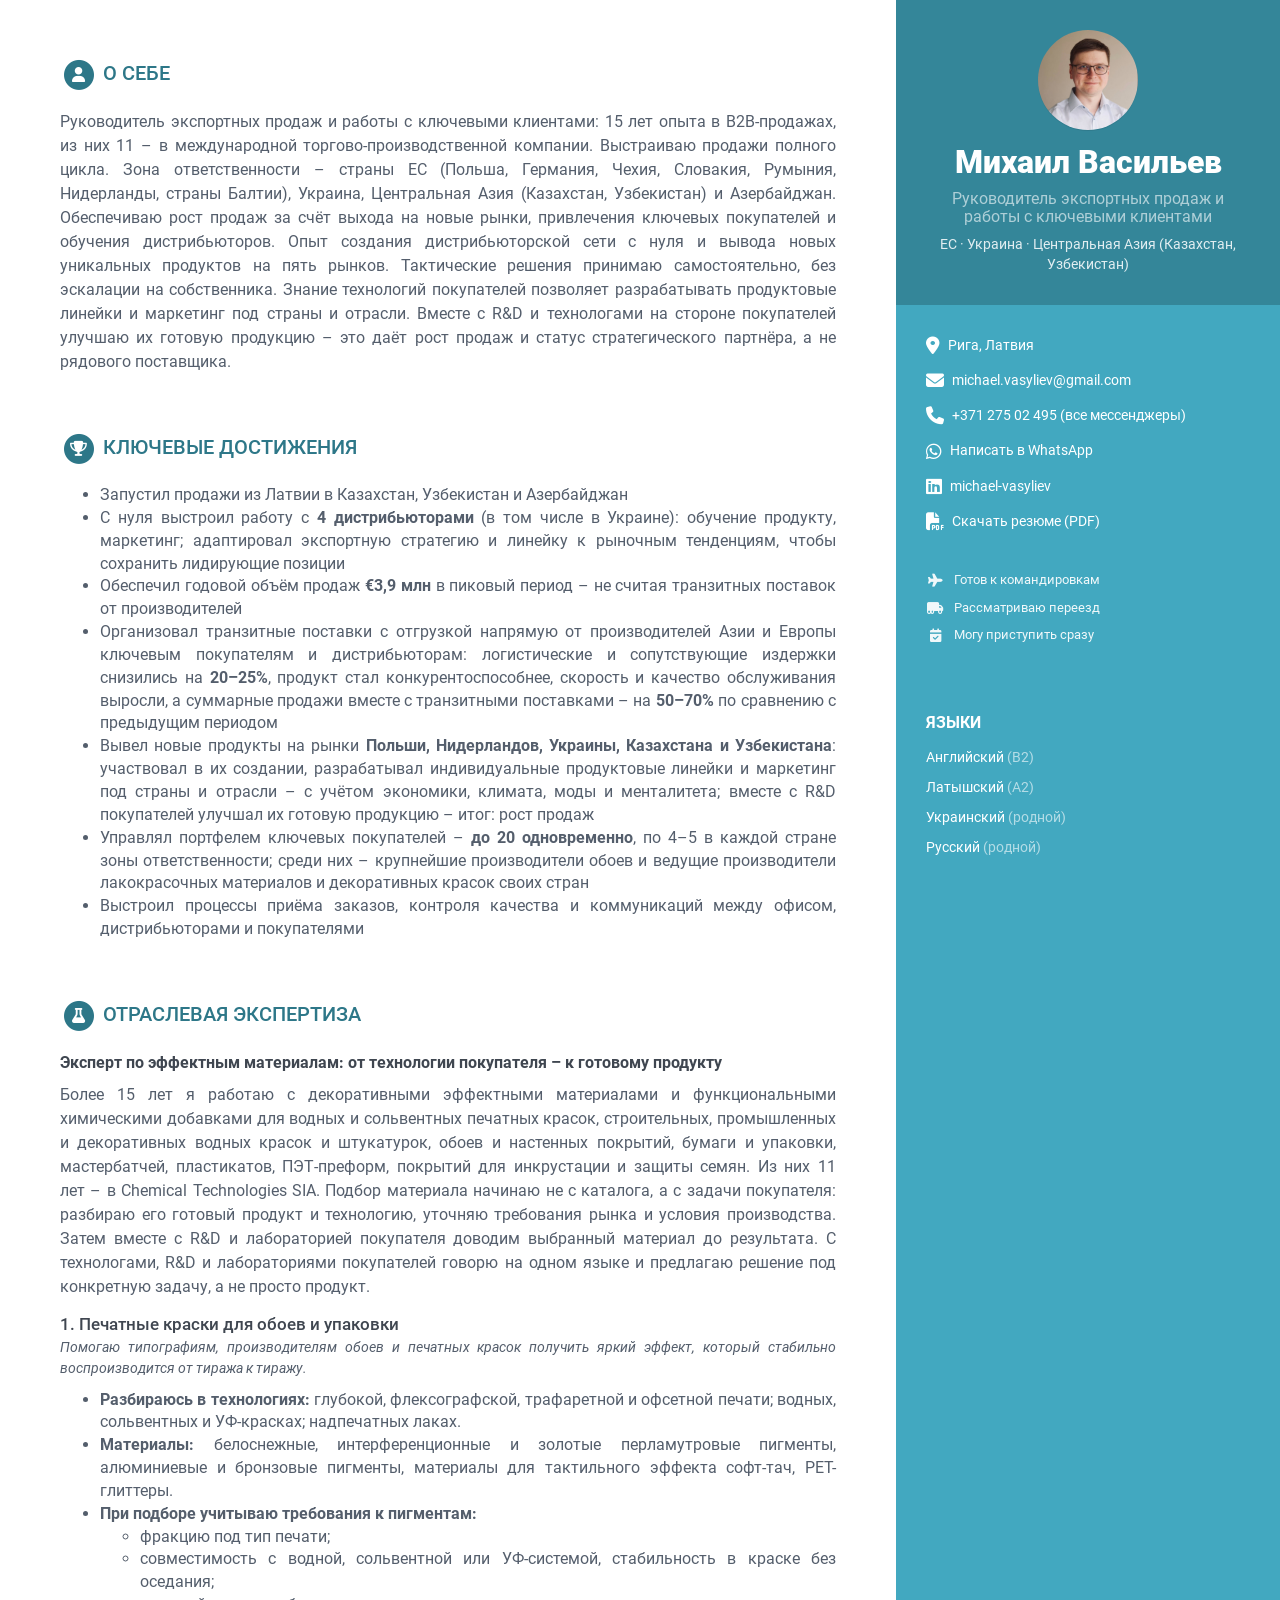
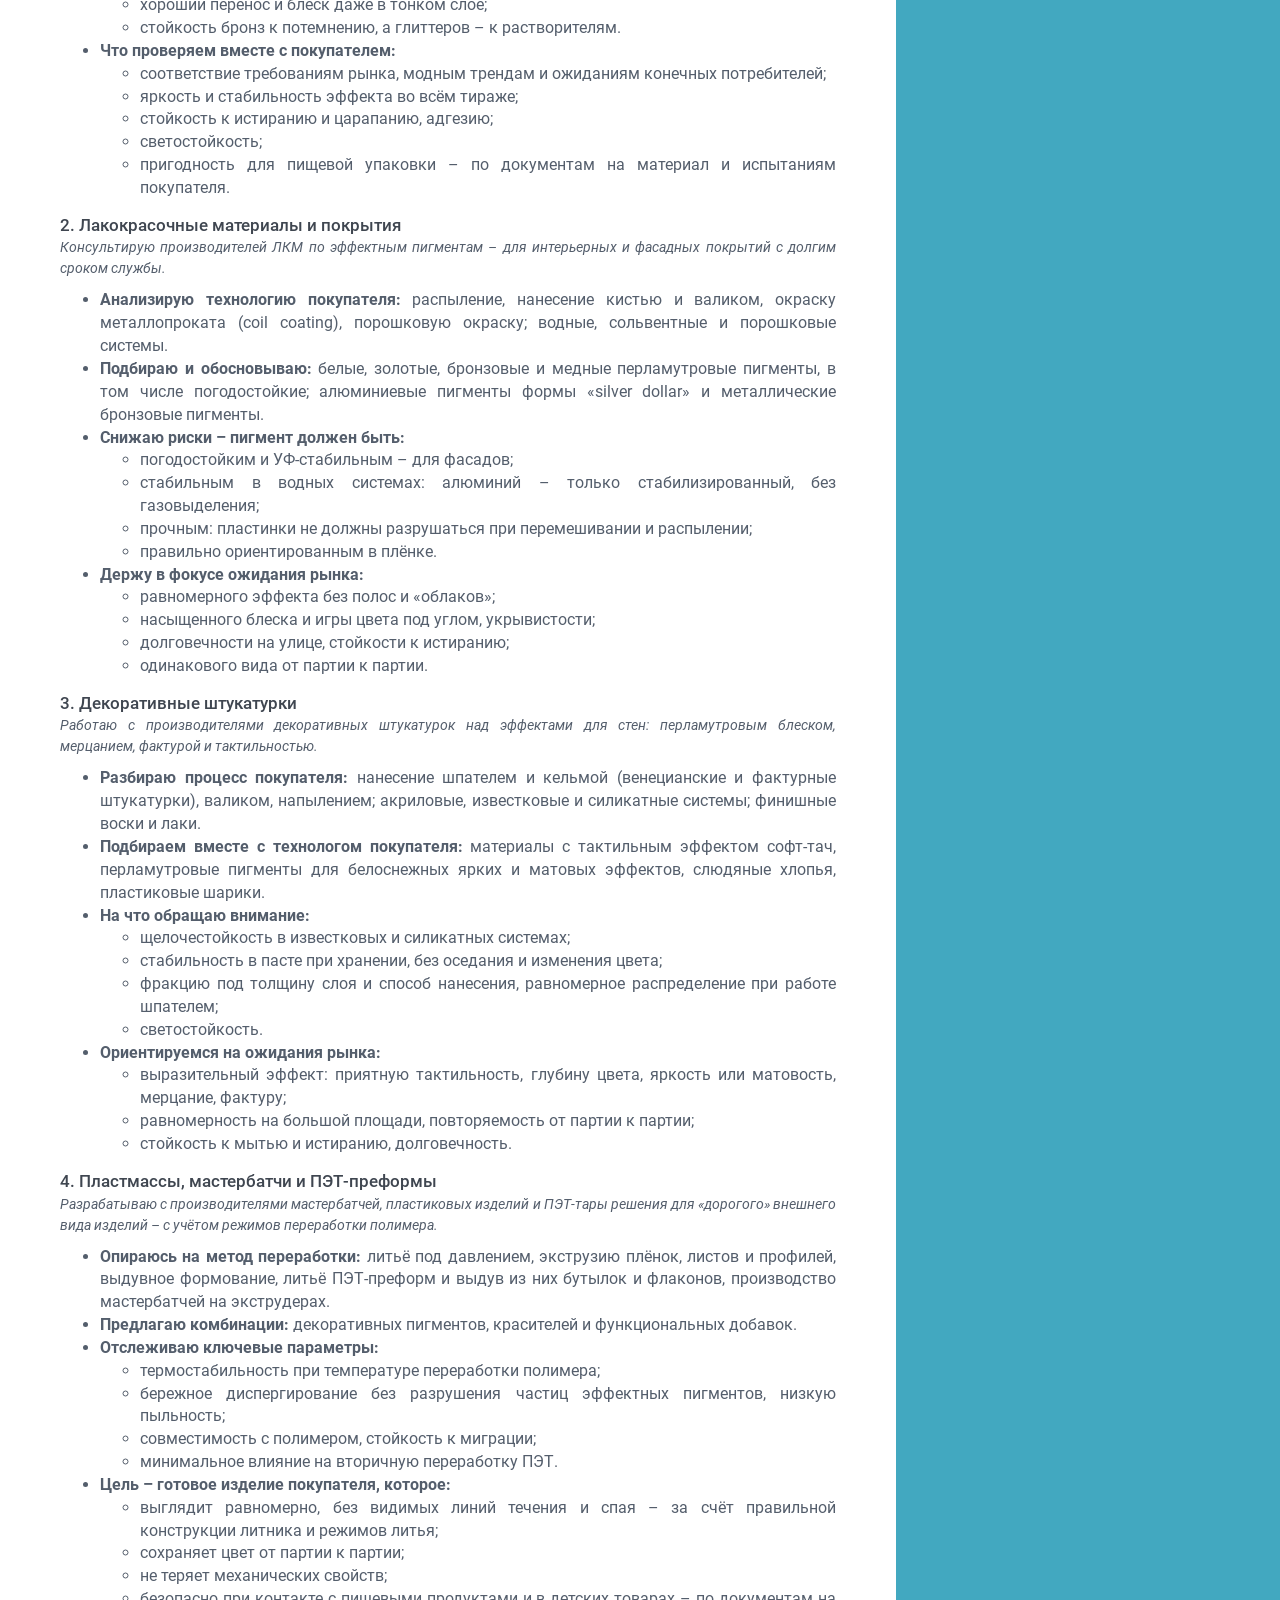
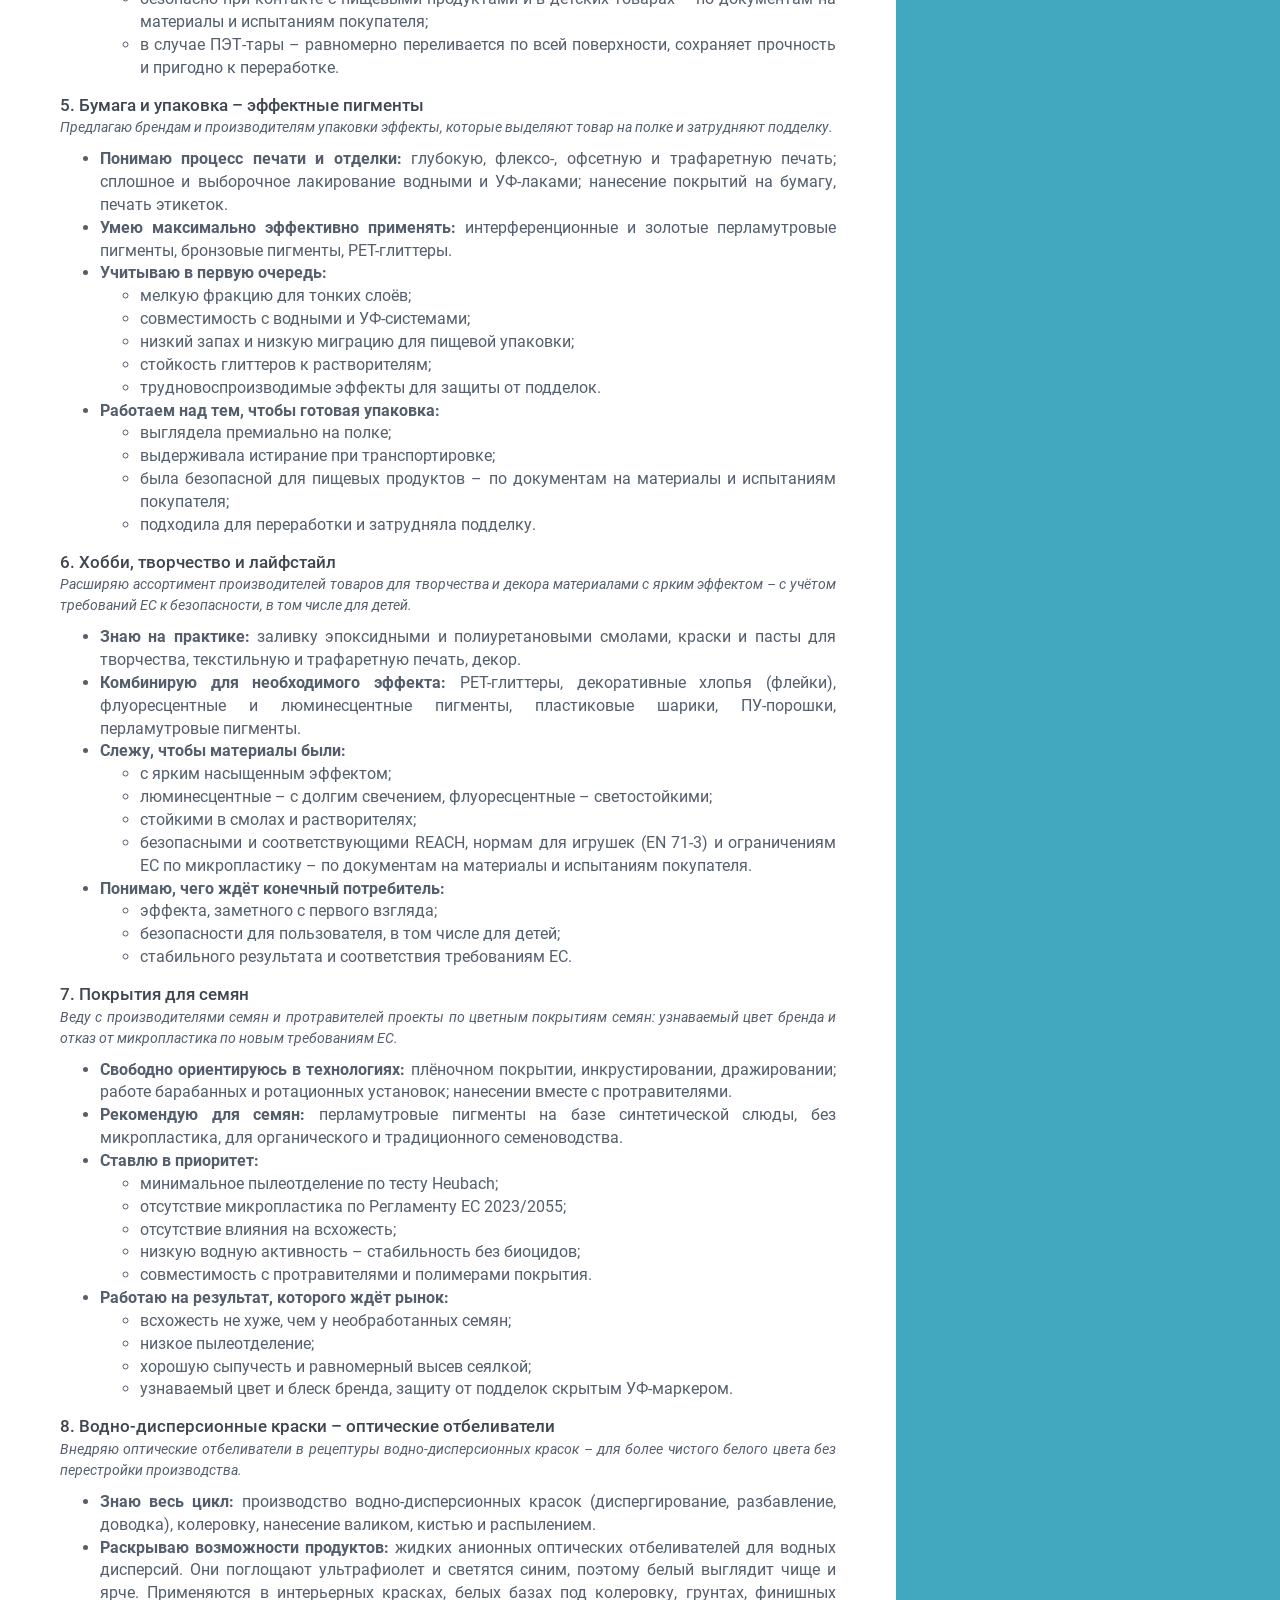
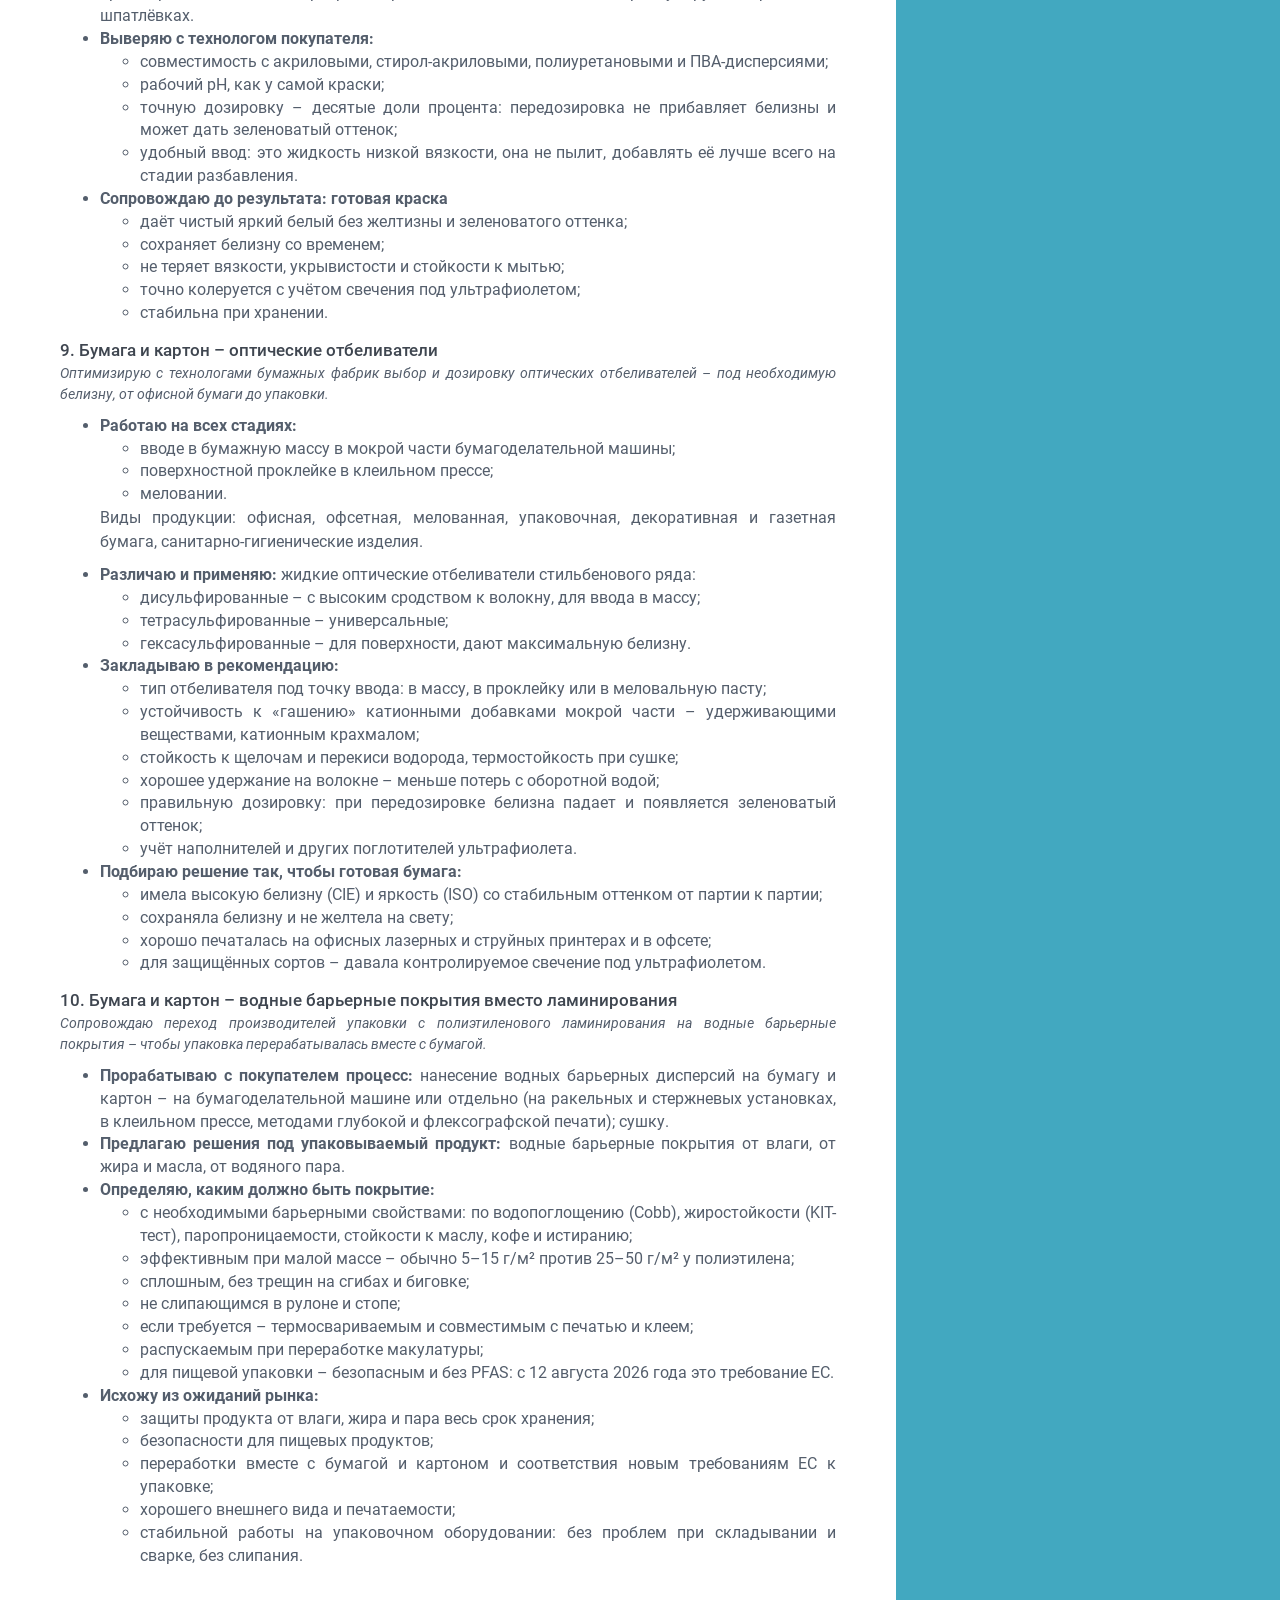
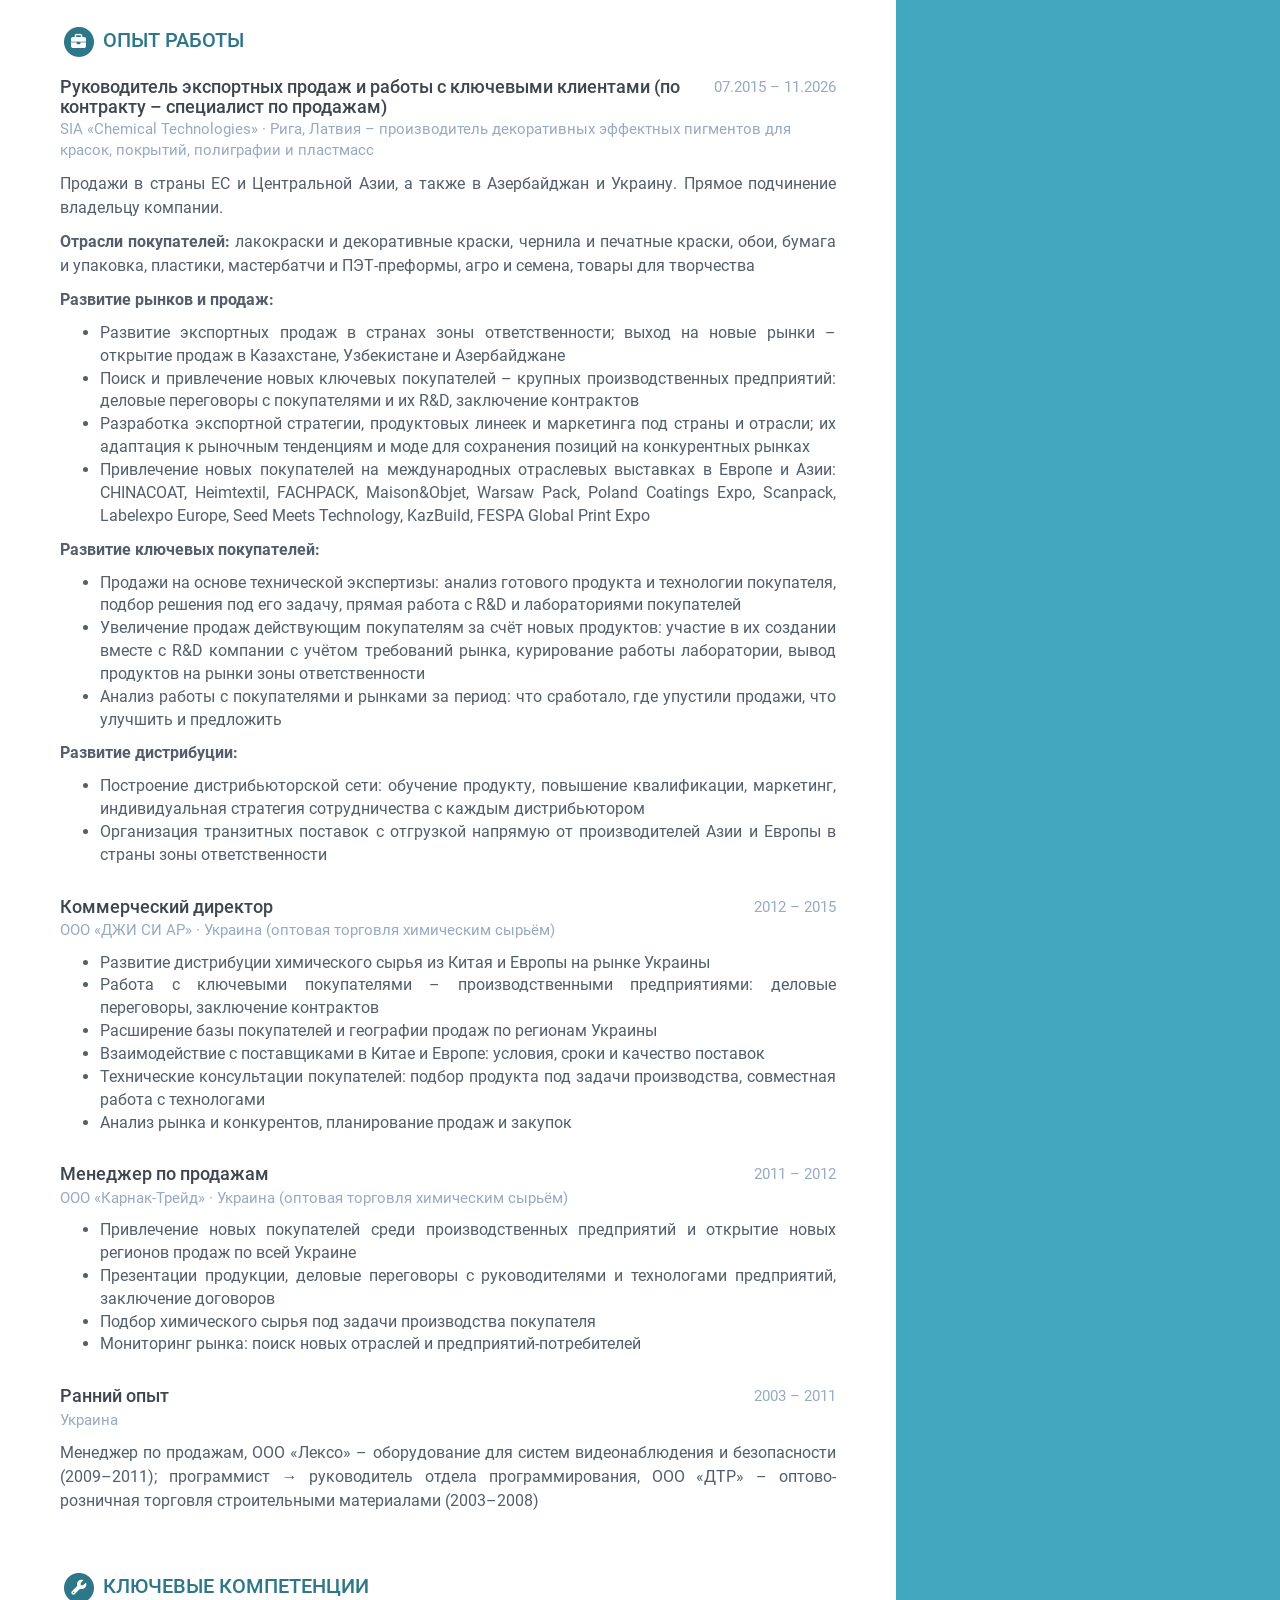
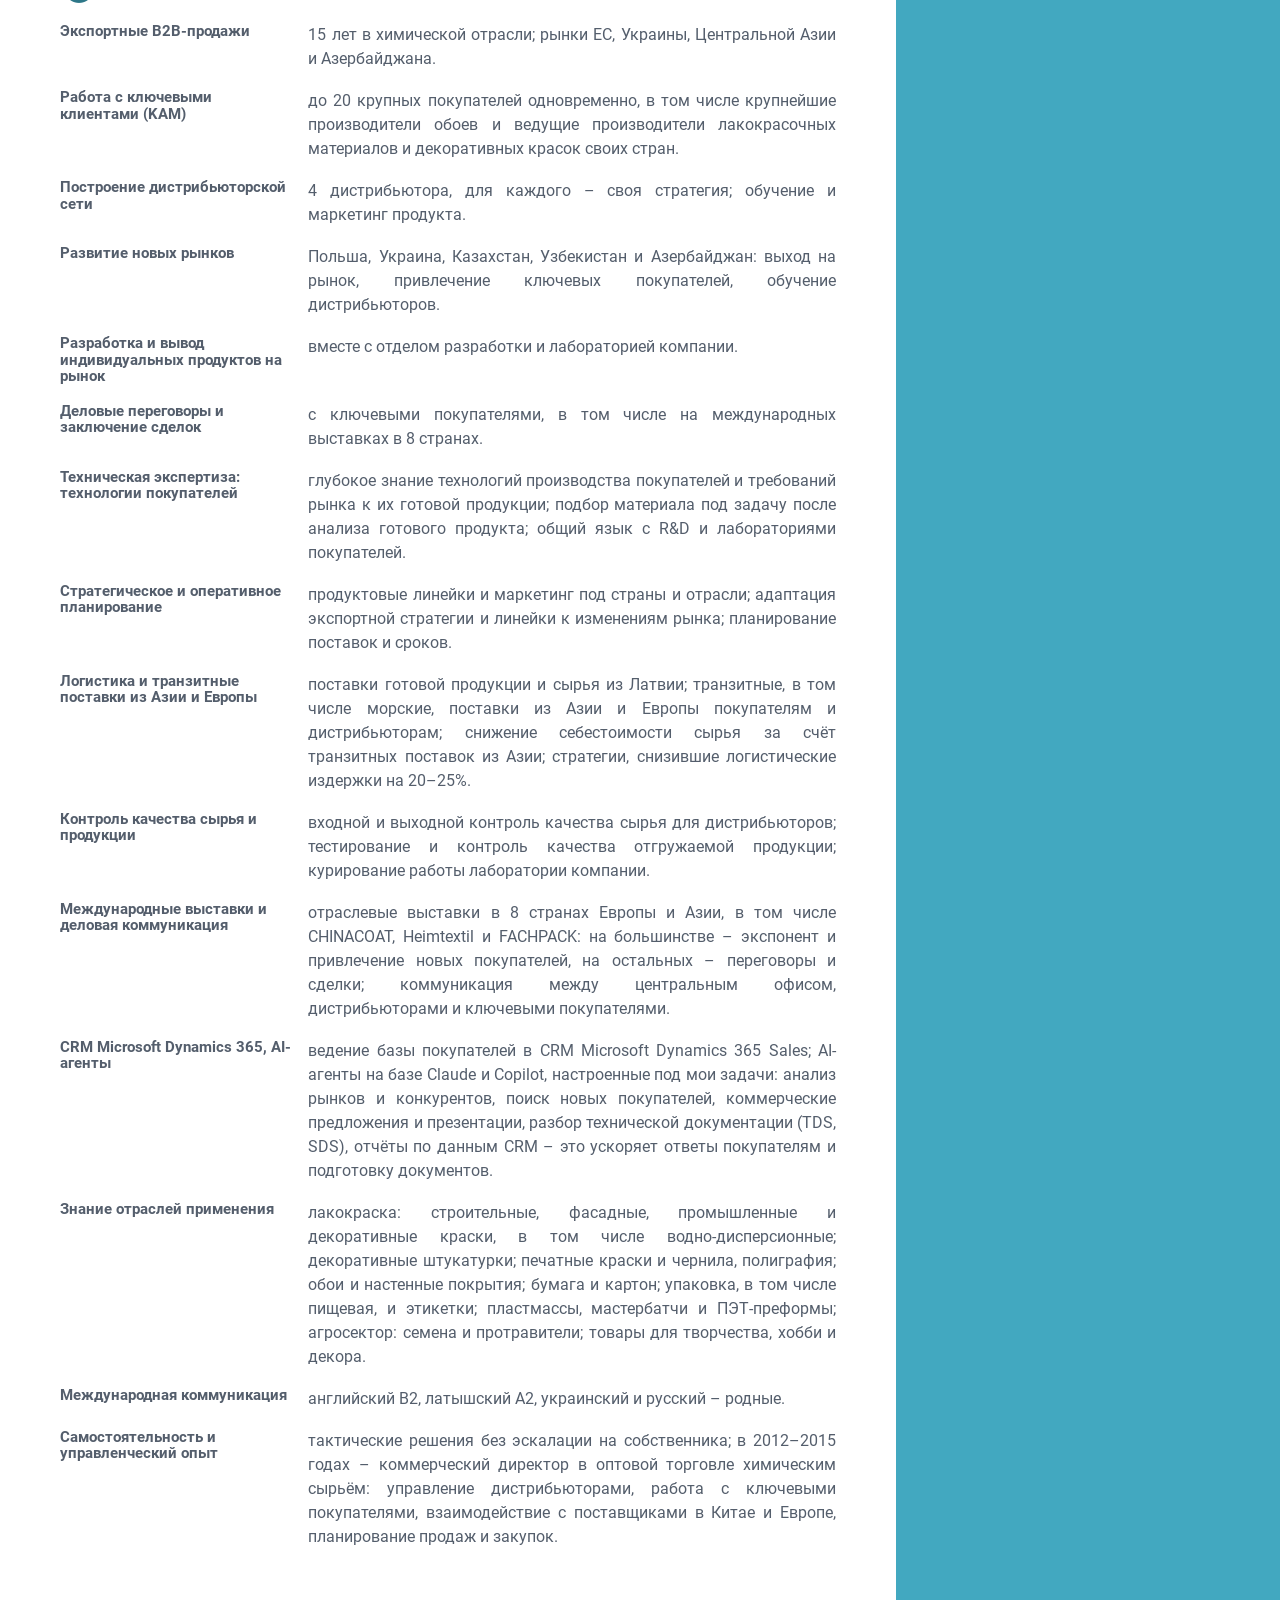
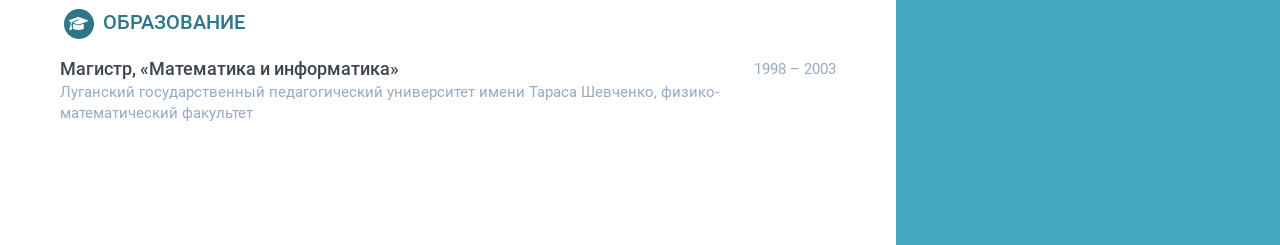
==== commit 6c68b03a: "Сайт: ссылка «Написать в WhatsApp» под телефоном и в контактах внизу Co-Authored-By: Claude Opus 5.5" ====
--- a/print.html
+++ b/print.html
@@ -39,7 +39,7 @@
 
 
   <!-- Theme CSS -->
-  <link id="theme-style" rel="stylesheet" href="/assets/css/main.css">
+  <link id="theme-style" rel="stylesheet" href="/assets/css/main.css?v=3cee008b">
   <!-- HTML5 shim and Respond.js for IE8 support of HTML5 elements and media queries -->
   <!--[if lt IE 9]>
       <script src="https://oss.maxcdn.com/html5shiv/3.7.2/html5shiv.min.js"></script>
@@ -97,6 +97,12 @@
     
 
     
+    <li class="whatsapp"><i class="fab fa-whatsapp"></i>
+      <a href="https://wa.me/37127502495" target="_blank" rel="noopener">Написать в WhatsApp</a>
+    </li>
+    
+
+    
 
     
 
